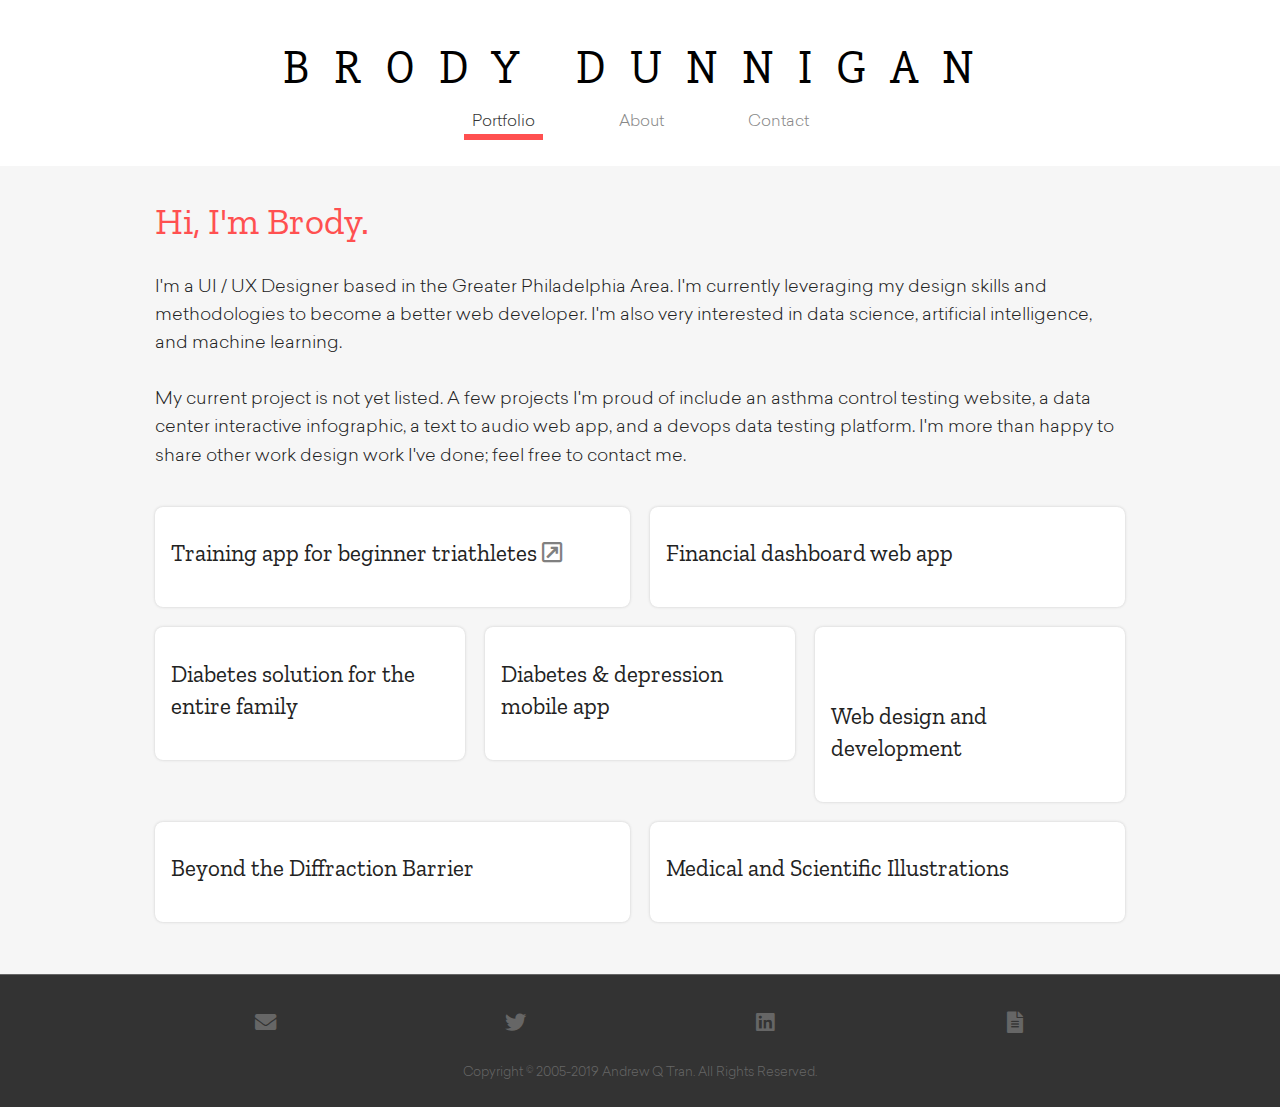
==== index.html @ d8881e0f "Content Changes" ====
<!doctype html>
<html class="no-js" lang="en">
    <head>
        <meta charset="utf-8" />
        <meta name="viewport" content="width=device-width, initial-scale=1.0" />
        <meta name="description" content="I use my design and development skills to deliver well thought out and aesthetically pleasing product solutions" />
        <meta name="keywords" content="designer, design thinking, data-centered design, data science, tech, technology, UI, UX, UI designer, UX designer, graphic designer, art, artist, graphic, illustrator, illustration, visual artist, visual communications, data visualization" />
        <title>Brody Dunnigan - UI / UX Designer & Developer</title>
        <link rel="stylesheet" href="css/foundation.css" />
        <link href="fonts/fontawesome/css/all.css" rel="stylesheet">
        <link href="css/app.css" rel="stylesheet">
        <script src="js/vendor/modernizr.js"></script>
        <script src="js/vendor/jquery.js"></script>
    </head>
    <body>
        <div class="contain-to-grid sticky" id="header">
            <nav data-topbar role="navigation">
                <h1 id="logo"><a href="index.html">Brody Dunnigan</a></h1>
            <div class="text-center" id="nav"> <a href="index.html" class="active"><i class="fas fa-th-large"></i><span
            class="link">Portfolio</span></a>
            <a href="about.html"><i class="far fa-user"></i><span class="link">About</span></a>
            <a href="contact.html"><i class="far fa-paper-plane"></i><span class="link">Contact</span></a>
        </div>
    </nav>
</div>
<div class="row" id="portfolio">
    <div class="small-12 columns" id="hello">
        <h2>Hi, I'm Brody.</h2>
        <p>I'm a UI / UX Designer based in the Greater Philadelphia Area. I'm currently leveraging my design skills
            and methodologies to become a better web developer. I'm also very interested in data science, artificial intelligence,
            and machine learning.<br><br> My current project is not yet listed. A few projects I'm proud of include an asthma
            control testing website, a data center interactive infographic, a text to audio web app, and a devops data testing platform.
            I'm more than happy to share other work design work I've done; feel free to contact me.</p>
        </div>
        <div class="small-12 columns">
            <ul class="medium-block-grid-2 large-block-grid-2 small-block-grid-1">
                <li>
                    <a href="https://medium.com/@aqt/idea-to-prototype-in-6-weeks-c869a777c1de#.e2vgv9fzu" target="_blank">
                        <div class="project"> <img class="hide-for-medium-down" src="img/goru/hero.jpg" alt="" /><img
                            class="show-for-medium-down" src="img/goru/thumb.jpg" alt="" />
                            <ul class="inline-list">
                                <li>Product Design</li>
                                <li>Market & User</li>
                                <li>Visual Design</li>
                            </ul>
                            <h4 class="title">Training app for beginner triathletes <i style="color:gray" class="far fa-external-link-square"></i></h4>
                            <p class="summary">Gōru &middot; Record. Review. Train Harder.</p>
                        </div>
                    </a>
                </li>
                <li>
                    <a href="rebl.html">
                        <div class="project"> <img class="hide-for-medium-down" src="img/rebl/hero.jpg" alt="" /><img
                            class="show-for-medium-down" src="img/rebl/thumb.jpg" alt="" />
                            <ul class="inline-list">
                                <li>User Research</li>
                                <li>UX/UI</li>
                                <li>Data Viz</li>
                                <li>Web App</li>
                            </ul>
                            <h4 class="title">Financial dashboard web app</h4>
                            <p class="summary">REBL &middot; Revenue Expense Balance Ledger</p>
                        </div>
                    </a>
                </li>
            </ul>
            <ul class="medium-block-grid-2 large-block-grid-3 small-block-grid-1">
                <li>
                    <a href="akeso.html">
                        <div class="project"> <img class="hide-for-medium-down" src="img/akeso/thumb.png" alt="" /><img
                            class="show-for-medium-down" src="img/akeso/thumb.png" alt="" />
                            <ul class="inline-list">
                                <li>UX/UI</li>
                                <li>Visual</li>
                                <li>Mobile</li>
                                <li>Hackathon</li>
                            </ul>
                            <h4 class="title">Diabetes solution for the entire family</h4>
                            <p class="summary">Akeso &middot; Prevent & Manage.</p>
                        </div>
                    </a>
                </li>
                <li>
                    <a href="dnd.html">
                        <div class="project"> <img class="hide-for-medium-down" src="img/dnd/thumb.jpg" alt="" /><img
                            class="show-for-medium-down" src="img/dnd/thumb.jpg" alt="" />
                            <ul class="inline-list">
                                <li>UX/UI</li>
                                <li>Mobile</li>
                                <li>Hackathon</li>
                            </ul>
                            <h4 class="title">Diabetes & depression mobile app</h4>
                            <p class="summary">D&D &middot; Diabetes and Depression</p>
                        </div>
                    </a>
                </li>
                <li>
                    <a href="web.html">
                        <div class="project"> <img src="img/web/thumb.jpg" alt="" />
                            <ul class="inline-list">
                                <li>Website</li>
                                <li>Visual design</li>
                                <li>Front-end Dev</li>
                            </ul>
                            <h4 class="title">Web design and development</h4>
                            <p class="summary">Selected website projects</p>
                        </div>
                    </a>
                </li>
            </ul>
            <ul class="medium-block-grid-2 large-block-grid-2 small-block-grid-1">
                <!--<li>
                    <a href="ui.html">
                        <div class="project"> <img src="img/ui/thumb.jpg" alt="" />
                            <ul class="inline-list">
                                <li>UI/UX</li>
                                <li>Visual design</li>
                            </ul>
                            <h4 class="title">Visual User Interface Design</h4>
                            <p class="summary">Some brief UI projects at LONI</p>
                        </div>
                    </a>
                </li>-->
                <li>
                    <a href="bdb.html">
                        <div class="project"> <img class="hide-for-medium-down" src="img/bdb/hero.jpg" alt="" /><img
                            class="show-for-medium-down" src="img/bdb/thumb.jpg" alt="" />
                            <ul class="inline-list">
                                <li>Research</li>
                                <li>Storyboard</li>
                                <li>3D Model & Animation</li>
                            </ul>
                            <h4 class="title">Beyond the Diffraction Barrier</h4>
                            <p class="summary">A 3D scientific animation</p>
                        </div>
                    </a>
                </li>
                <li>
                    <a href="illustrations.html">
                        <div class="project"> <img src="img/illustrations/hero.jpg" alt="" class="hide-for-medium-down" /><img
                            class="show-for-medium-down" src="img/illustrations/thumb.jpg" alt="" />
                            <ul class="inline-list">
                                <li>Illustration</li>
                                <li>Editorial</li>
                                <li>Design</li>
                                <li>Data Viz</li>
                            </ul>
                            <h4 class="title">Medical and Scientific Illustrations</h4>
                            <p class="summary">3D and 2D illustrations</p>
                        </div>
                    </a>
                </li>
            </ul>
        </div>
        <!--div class="small-12 columns text-center"><br>
        <p><a href="dailyui.html">#dailyui challenge</a></p>
    </p>
</div -->
</div>
<div class="contain-to-grid text-center" id="footer">
<div class="row" id="social">
    <ul class="small-block-grid-4 medium-block-grid-4">
        <li class="fa-stack fa-lg"><a href="mailto:hello[at]andrewqtran.com"><i class="fa fa-circle fa-stack-2x"></i><i
        class="fa fa-envelope fa-stack-1x fa-inverse"></i></a></li>
        <li class="fa-stack fa-lg"><a href="https://twitter.com/aqtaqt" target="_blank"><i class="fa fa-circle fa-stack-2x"></i><i
        class="fab fa-twitter fa-stack-1x fa-inverse"></i></a></li>
        <li class="fa-stack fa-lg"><a href="http://www.linkedin.com/in/andrewqtran/" target="_blank"><i class="fa fa-circle fa-stack-2x"></i><i
        class="fab fa-linkedin fa-stack-1x fa-inverse"></i></a></li>
        <li class="fa-stack fa-lg"><a href="../Andrew_Q_Tran_Resume.pdf" target="_blank"><i class="fa fa-circle fa-stack-2x"></i><i
        class="fa fa-file-alt fa-stack-1x fa-inverse"></i></a></li>
    </ul>
</div>
<div class="copyright">
    <br> Copyright &copy; 2005-2019 Andrew Q Tran. All Rights Reserved.
    <br>
</div>
</div>
<script src="js/foundation.min.js"></script>
<script src="js/vendor/jquery.smooth-scroll.min.js"></script>
<script src="js/app.js"></script>
</body>
</html>
---- fonts/fontawesome/css/all.css ----
.fa,
.fas,
.far,
.fal,
.fab {
  -moz-osx-font-smoothing: grayscale;
  -webkit-font-smoothing: antialiased;
  display: inline-block;
  font-style: normal;
  font-variant: normal;
  text-rendering: auto;
  line-height: 1; }

.fa-lg {
  font-size: 1.33333em;
  line-height: 0.75em;
  vertical-align: -.0667em; }

.fa-xs {
  font-size: .75em; }

.fa-sm {
  font-size: .875em; }

.fa-1x {
  font-size: 1em; }

.fa-2x {
  font-size: 2em; }

.fa-3x {
  font-size: 3em; }

.fa-4x {
  font-size: 4em; }

.fa-5x {
  font-size: 5em; }

.fa-6x {
  font-size: 6em; }

.fa-7x {
  font-size: 7em; }

.fa-8x {
  font-size: 8em; }

.fa-9x {
  font-size: 9em; }

.fa-10x {
  font-size: 10em; }

.fa-fw {
  text-align: center;
  width: 1.25em; }

.fa-ul {
  list-style-type: none;
  margin-left: 2.5em;
  padding-left: 0; }
  .fa-ul > li {
    position: relative; }

.fa-li {
  left: -2em;
  position: absolute;
  text-align: center;
  width: 2em;
  line-height: inherit; }

.fa-border {
  border: solid 0.08em #eee;
  border-radius: .1em;
  padding: .2em .25em .15em; }

.fa-pull-left {
  float: left; }

.fa-pull-right {
  float: right; }

.fa.fa-pull-left,
.fas.fa-pull-left,
.far.fa-pull-left,
.fal.fa-pull-left,
.fab.fa-pull-left {
  margin-right: .3em; }

.fa.fa-pull-right,
.fas.fa-pull-right,
.far.fa-pull-right,
.fal.fa-pull-right,
.fab.fa-pull-right {
  margin-left: .3em; }

.fa-spin {
  -webkit-animation: fa-spin 2s infinite linear;
          animation: fa-spin 2s infinite linear; }

.fa-pulse {
  -webkit-animation: fa-spin 1s infinite steps(8);
          animation: fa-spin 1s infinite steps(8); }

@-webkit-keyframes fa-spin {
  0% {
    -webkit-transform: rotate(0deg);
            transform: rotate(0deg); }
  100% {
    -webkit-transform: rotate(360deg);
            transform: rotate(360deg); } }

@keyframes fa-spin {
  0% {
    -webkit-transform: rotate(0deg);
            transform: rotate(0deg); }
  100% {
    -webkit-transform: rotate(360deg);
            transform: rotate(360deg); } }

.fa-rotate-90 {
  -ms-filter: "progid:DXImageTransform.Microsoft.BasicImage(rotation=1)";
  -webkit-transform: rotate(90deg);
          transform: rotate(90deg); }

.fa-rotate-180 {
  -ms-filter: "progid:DXImageTransform.Microsoft.BasicImage(rotation=2)";
  -webkit-transform: rotate(180deg);
          transform: rotate(180deg); }

.fa-rotate-270 {
  -ms-filter: "progid:DXImageTransform.Microsoft.BasicImage(rotation=3)";
  -webkit-transform: rotate(270deg);
          transform: rotate(270deg); }

.fa-flip-horizontal {
  -ms-filter: "progid:DXImageTransform.Microsoft.BasicImage(rotation=0, mirror=1)";
  -webkit-transform: scale(-1, 1);
          transform: scale(-1, 1); }

.fa-flip-vertical {
  -ms-filter: "progid:DXImageTransform.Microsoft.BasicImage(rotation=2, mirror=1)";
  -webkit-transform: scale(1, -1);
          transform: scale(1, -1); }

.fa-flip-both, .fa-flip-horizontal.fa-flip-vertical {
  -ms-filter: "progid:DXImageTransform.Microsoft.BasicImage(rotation=2, mirror=1)";
  -webkit-transform: scale(-1, -1);
          transform: scale(-1, -1); }

:root .fa-rotate-90,
:root .fa-rotate-180,
:root .fa-rotate-270,
:root .fa-flip-horizontal,
:root .fa-flip-vertical,
:root .fa-flip-both {
  -webkit-filter: none;
          filter: none; }

.fa-stack {
  display: inline-block;
  height: 2em;
  line-height: 2em;
  position: relative;
  vertical-align: middle;
  width: 2.5em; }

.fa-stack-1x,
.fa-stack-2x {
  left: 0;
  position: absolute;
  text-align: center;
  width: 100%; }

.fa-stack-1x {
  line-height: inherit; }

.fa-stack-2x {
  font-size: 2em; }

.fa-inverse {
  color: #fff; }

/* Font Awesome uses the Unicode Private Use Area (PUA) to ensure screen
readers do not read off random characters that represent icons */
.fa-500px:before {
  content: "\f26e"; }

.fa-abacus:before {
  content: "\f640"; }

.fa-accessible-icon:before {
  content: "\f368"; }

.fa-accusoft:before {
  content: "\f369"; }

.fa-acorn:before {
  content: "\f6ae"; }

.fa-acquisitions-incorporated:before {
  content: "\f6af"; }

.fa-ad:before {
  content: "\f641"; }

.fa-address-book:before {
  content: "\f2b9"; }

.fa-address-card:before {
  content: "\f2bb"; }

.fa-adjust:before {
  content: "\f042"; }

.fa-adn:before {
  content: "\f170"; }

.fa-adobe:before {
  content: "\f778"; }

.fa-adversal:before {
  content: "\f36a"; }

.fa-affiliatetheme:before {
  content: "\f36b"; }

.fa-air-freshener:before {
  content: "\f5d0"; }

.fa-alarm-clock:before {
  content: "\f34e"; }

.fa-algolia:before {
  content: "\f36c"; }

.fa-alicorn:before {
  content: "\f6b0"; }

.fa-align-center:before {
  content: "\f037"; }

.fa-align-justify:before {
  content: "\f039"; }

.fa-align-left:before {
  content: "\f036"; }

.fa-align-right:before {
  content: "\f038"; }

.fa-alipay:before {
  content: "\f642"; }

.fa-allergies:before {
  content: "\f461"; }

.fa-amazon:before {
  content: "\f270"; }

.fa-amazon-pay:before {
  content: "\f42c"; }

.fa-ambulance:before {
  content: "\f0f9"; }

.fa-american-sign-language-interpreting:before {
  content: "\f2a3"; }

.fa-amilia:before {
  content: "\f36d"; }

.fa-analytics:before {
  content: "\f643"; }

.fa-anchor:before {
  content: "\f13d"; }

.fa-android:before {
  content: "\f17b"; }

.fa-angel:before {
  content: "\f779"; }

.fa-angellist:before {
  content: "\f209"; }

.fa-angle-double-down:before {
  content: "\f103"; }

.fa-angle-double-left:before {
  content: "\f100"; }

.fa-angle-double-right:before {
  content: "\f101"; }

.fa-angle-double-up:before {
  content: "\f102"; }

.fa-angle-down:before {
  content: "\f107"; }

.fa-angle-left:before {
  content: "\f104"; }

.fa-angle-right:before {
  content: "\f105"; }

.fa-angle-up:before {
  content: "\f106"; }

.fa-angry:before {
  content: "\f556"; }

.fa-angrycreative:before {
  content: "\f36e"; }

.fa-angular:before {
  content: "\f420"; }

.fa-ankh:before {
  content: "\f644"; }

.fa-app-store:before {
  content: "\f36f"; }

.fa-app-store-ios:before {
  content: "\f370"; }

.fa-apper:before {
  content: "\f371"; }

.fa-apple:before {
  content: "\f179"; }

.fa-apple-alt:before {
  content: "\f5d1"; }

.fa-apple-crate:before {
  content: "\f6b1"; }

.fa-apple-pay:before {
  content: "\f415"; }

.fa-archive:before {
  content: "\f187"; }

.fa-archway:before {
  content: "\f557"; }

.fa-arrow-alt-circle-down:before {
  content: "\f358"; }

.fa-arrow-alt-circle-left:before {
  content: "\f359"; }

.fa-arrow-alt-circle-right:before {
  content: "\f35a"; }

.fa-arrow-alt-circle-up:before {
  content: "\f35b"; }

.fa-arrow-alt-down:before {
  content: "\f354"; }

.fa-arrow-alt-from-bottom:before {
  content: "\f346"; }

.fa-arrow-alt-from-left:before {
  content: "\f347"; }

.fa-arrow-alt-from-right:before {
  content: "\f348"; }

.fa-arrow-alt-from-top:before {
  content: "\f349"; }

.fa-arrow-alt-left:before {
  content: "\f355"; }

.fa-arrow-alt-right:before {
  content: "\f356"; }

.fa-arrow-alt-square-down:before {
  content: "\f350"; }

.fa-arrow-alt-square-left:before {
  content: "\f351"; }

.fa-arrow-alt-square-right:before {
  content: "\f352"; }

.fa-arrow-alt-square-up:before {
  content: "\f353"; }

.fa-arrow-alt-to-bottom:before {
  content: "\f34a"; }

.fa-arrow-alt-to-left:before {
  content: "\f34b"; }

.fa-arrow-alt-to-right:before {
  content: "\f34c"; }

.fa-arrow-alt-to-top:before {
  content: "\f34d"; }

.fa-arrow-alt-up:before {
  content: "\f357"; }

.fa-arrow-circle-down:before {
  content: "\f0ab"; }

.fa-arrow-circle-left:before {
  content: "\f0a8"; }

.fa-arrow-circle-right:before {
  content: "\f0a9"; }

.fa-arrow-circle-up:before {
  content: "\f0aa"; }

.fa-arrow-down:before {
  content: "\f063"; }

.fa-arrow-from-bottom:before {
  content: "\f342"; }

.fa-arrow-from-left:before {
  content: "\f343"; }

.fa-arrow-from-right:before {
  content: "\f344"; }

.fa-arrow-from-top:before {
  content: "\f345"; }

.fa-arrow-left:before {
  content: "\f060"; }

.fa-arrow-right:before {
  content: "\f061"; }

.fa-arrow-square-down:before {
  content: "\f339"; }

.fa-arrow-square-left:before {
  content: "\f33a"; }

.fa-arrow-square-right:before {
  content: "\f33b"; }

.fa-arrow-square-up:before {
  content: "\f33c"; }

.fa-arrow-to-bottom:before {
  content: "\f33d"; }

.fa-arrow-to-left:before {
  content: "\f33e"; }

.fa-arrow-to-right:before {
  content: "\f340"; }

.fa-arrow-to-top:before {
  content: "\f341"; }

.fa-arrow-up:before {
  content: "\f062"; }

.fa-arrows:before {
  content: "\f047"; }

.fa-arrows-alt:before {
  content: "\f0b2"; }

.fa-arrows-alt-h:before {
  content: "\f337"; }

.fa-arrows-alt-v:before {
  content: "\f338"; }

.fa-arrows-h:before {
  content: "\f07e"; }

.fa-arrows-v:before {
  content: "\f07d"; }

.fa-artstation:before {
  content: "\f77a"; }

.fa-assistive-listening-systems:before {
  content: "\f2a2"; }

.fa-asterisk:before {
  content: "\f069"; }

.fa-asymmetrik:before {
  content: "\f372"; }

.fa-at:before {
  content: "\f1fa"; }

.fa-atlas:before {
  content: "\f558"; }

.fa-atlassian:before {
  content: "\f77b"; }

.fa-atom:before {
  content: "\f5d2"; }

.fa-atom-alt:before {
  content: "\f5d3"; }

.fa-audible:before {
  content: "\f373"; }

.fa-audio-description:before {
  content: "\f29e"; }

.fa-autoprefixer:before {
  content: "\f41c"; }

.fa-avianex:before {
  content: "\f374"; }

.fa-aviato:before {
  content: "\f421"; }

.fa-award:before {
  content: "\f559"; }

.fa-aws:before {
  content: "\f375"; }

.fa-axe:before {
  content: "\f6b2"; }

.fa-axe-battle:before {
  content: "\f6b3"; }

.fa-baby:before {
  content: "\f77c"; }

.fa-baby-carriage:before {
  content: "\f77d"; }

.fa-backpack:before {
  content: "\f5d4"; }

.fa-backspace:before {
  content: "\f55a"; }

.fa-backward:before {
  content: "\f04a"; }

.fa-bacon:before {
  content: "\f7e5"; }

.fa-badge:before {
  content: "\f335"; }

.fa-badge-check:before {
  content: "\f336"; }

.fa-badge-dollar:before {
  content: "\f645"; }

.fa-badge-percent:before {
  content: "\f646"; }

.fa-badger-honey:before {
  content: "\f6b4"; }

.fa-balance-scale:before {
  content: "\f24e"; }

.fa-balance-scale-left:before {
  content: "\f515"; }

.fa-balance-scale-right:before {
  content: "\f516"; }

.fa-ball-pile:before {
  content: "\f77e"; }

.fa-ballot:before {
  content: "\f732"; }

.fa-ballot-check:before {
  content: "\f733"; }

.fa-ban:before {
  content: "\f05e"; }

.fa-band-aid:before {
  content: "\f462"; }

.fa-bandcamp:before {
  content: "\f2d5"; }

.fa-barcode:before {
  content: "\f02a"; }

.fa-barcode-alt:before {
  content: "\f463"; }

.fa-barcode-read:before {
  content: "\f464"; }

.fa-barcode-scan:before {
  content: "\f465"; }

.fa-bars:before {
  content: "\f0c9"; }

.fa-baseball:before {
  content: "\f432"; }

.fa-baseball-ball:before {
  content: "\f433"; }

.fa-basketball-ball:before {
  content: "\f434"; }

.fa-basketball-hoop:before {
  content: "\f435"; }

.fa-bat:before {
  content: "\f6b5"; }

.fa-bath:before {
  content: "\f2cd"; }

.fa-battery-bolt:before {
  content: "\f376"; }

.fa-battery-empty:before {
  content: "\f244"; }

.fa-battery-full:before {
  content: "\f240"; }

.fa-battery-half:before {
  content: "\f242"; }

.fa-battery-quarter:before {
  content: "\f243"; }

.fa-battery-slash:before {
  content: "\f377"; }

.fa-battery-three-quarters:before {
  content: "\f241"; }

.fa-bed:before {
  content: "\f236"; }

.fa-beer:before {
  content: "\f0fc"; }

.fa-behance:before {
  content: "\f1b4"; }

.fa-behance-square:before {
  content: "\f1b5"; }

.fa-bell:before {
  content: "\f0f3"; }

.fa-bell-school:before {
  content: "\f5d5"; }

.fa-bell-school-slash:before {
  content: "\f5d6"; }

.fa-bell-slash:before {
  content: "\f1f6"; }

.fa-bells:before {
  content: "\f77f"; }

.fa-bezier-curve:before {
  content: "\f55b"; }

.fa-bible:before {
  content: "\f647"; }

.fa-bicycle:before {
  content: "\f206"; }

.fa-bimobject:before {
  content: "\f378"; }

.fa-binoculars:before {
  content: "\f1e5"; }

.fa-biohazard:before {
  content: "\f780"; }

.fa-birthday-cake:before {
  content: "\f1fd"; }

.fa-bitbucket:before {
  content: "\f171"; }

.fa-bitcoin:before {
  content: "\f379"; }

.fa-bity:before {
  content: "\f37a"; }

.fa-black-tie:before {
  content: "\f27e"; }

.fa-blackberry:before {
  content: "\f37b"; }

.fa-blanket:before {
  content: "\f498"; }

.fa-blender:before {
  content: "\f517"; }

.fa-blender-phone:before {
  content: "\f6b6"; }

.fa-blind:before {
  content: "\f29d"; }

.fa-blog:before {
  content: "\f781"; }

.fa-blogger:before {
  content: "\f37c"; }

.fa-blogger-b:before {
  content: "\f37d"; }

.fa-bluetooth:before {
  content: "\f293"; }

.fa-bluetooth-b:before {
  content: "\f294"; }

.fa-bold:before {
  content: "\f032"; }

.fa-bolt:before {
  content: "\f0e7"; }

.fa-bomb:before {
  content: "\f1e2"; }

.fa-bone:before {
  content: "\f5d7"; }

.fa-bone-break:before {
  content: "\f5d8"; }

.fa-bong:before {
  content: "\f55c"; }

.fa-book:before {
  content: "\f02d"; }

.fa-book-alt:before {
  content: "\f5d9"; }

.fa-book-dead:before {
  content: "\f6b7"; }

.fa-book-heart:before {
  content: "\f499"; }

.fa-book-medical:before {
  content: "\f7e6"; }

.fa-book-open:before {
  content: "\f518"; }

.fa-book-reader:before {
  content: "\f5da"; }

.fa-book-spells:before {
  content: "\f6b8"; }

.fa-book-user:before {
  content: "\f7e7"; }

.fa-bookmark:before {
  content: "\f02e"; }

.fa-books:before {
  content: "\f5db"; }

.fa-books-medical:before {
  content: "\f7e8"; }

.fa-boot:before {
  content: "\f782"; }

.fa-booth-curtain:before {
  content: "\f734"; }

.fa-bow-arrow:before {
  content: "\f6b9"; }

.fa-bowling-ball:before {
  content: "\f436"; }

.fa-bowling-pins:before {
  content: "\f437"; }

.fa-box:before {
  content: "\f466"; }

.fa-box-alt:before {
  content: "\f49a"; }

.fa-box-ballot:before {
  content: "\f735"; }

.fa-box-check:before {
  content: "\f467"; }

.fa-box-fragile:before {
  content: "\f49b"; }

.fa-box-full:before {
  content: "\f49c"; }

.fa-box-heart:before {
  content: "\f49d"; }

.fa-box-open:before {
  content: "\f49e"; }

.fa-box-up:before {
  content: "\f49f"; }

.fa-box-usd:before {
  content: "\f4a0"; }

.fa-boxes:before {
  content: "\f468"; }

.fa-boxes-alt:before {
  content: "\f4a1"; }

.fa-boxing-glove:before {
  content: "\f438"; }

.fa-brackets:before {
  content: "\f7e9"; }

.fa-brackets-curly:before {
  content: "\f7ea"; }

.fa-braille:before {
  content: "\f2a1"; }

.fa-brain:before {
  content: "\f5dc"; }

.fa-bread-loaf:before {
  content: "\f7eb"; }

.fa-bread-slice:before {
  content: "\f7ec"; }

.fa-briefcase:before {
  content: "\f0b1"; }

.fa-briefcase-medical:before {
  content: "\f469"; }

.fa-broadcast-tower:before {
  content: "\f519"; }

.fa-broom:before {
  content: "\f51a"; }

.fa-browser:before {
  content: "\f37e"; }

.fa-brush:before {
  content: "\f55d"; }

.fa-btc:before {
  content: "\f15a"; }

.fa-bug:before {
  content: "\f188"; }

.fa-building:before {
  content: "\f1ad"; }

.fa-bullhorn:before {
  content: "\f0a1"; }

.fa-bullseye:before {
  content: "\f140"; }

.fa-bullseye-arrow:before {
  content: "\f648"; }

.fa-bullseye-pointer:before {
  content: "\f649"; }

.fa-burn:before {
  content: "\f46a"; }

.fa-buromobelexperte:before {
  content: "\f37f"; }

.fa-burrito:before {
  content: "\f7ed"; }

.fa-bus:before {
  content: "\f207"; }

.fa-bus-alt:before {
  content: "\f55e"; }

.fa-bus-school:before {
  content: "\f5dd"; }

.fa-business-time:before {
  content: "\f64a"; }

.fa-buysellads:before {
  content: "\f20d"; }

.fa-cabinet-filing:before {
  content: "\f64b"; }

.fa-calculator:before {
  content: "\f1ec"; }

.fa-calculator-alt:before {
  content: "\f64c"; }

.fa-calendar:before {
  content: "\f133"; }

.fa-calendar-alt:before {
  content: "\f073"; }

.fa-calendar-check:before {
  content: "\f274"; }

.fa-calendar-day:before {
  content: "\f783"; }

.fa-calendar-edit:before {
  content: "\f333"; }

.fa-calendar-exclamation:before {
  content: "\f334"; }

.fa-calendar-minus:before {
  content: "\f272"; }

.fa-calendar-plus:before {
  content: "\f271"; }

.fa-calendar-star:before {
  content: "\f736"; }

.fa-calendar-times:before {
  content: "\f273"; }

.fa-calendar-week:before {
  content: "\f784"; }

.fa-camera:before {
  content: "\f030"; }

.fa-camera-alt:before {
  content: "\f332"; }

.fa-camera-retro:before {
  content: "\f083"; }

.fa-campfire:before {
  content: "\f6ba"; }

.fa-campground:before {
  content: "\f6bb"; }

.fa-canadian-maple-leaf:before {
  content: "\f785"; }

.fa-candle-holder:before {
  content: "\f6bc"; }

.fa-candy-cane:before {
  content: "\f786"; }

.fa-candy-corn:before {
  content: "\f6bd"; }

.fa-cannabis:before {
  content: "\f55f"; }

.fa-capsules:before {
  content: "\f46b"; }

.fa-car:before {
  content: "\f1b9"; }

.fa-car-alt:before {
  content: "\f5de"; }

.fa-car-battery:before {
  content: "\f5df"; }

.fa-car-bump:before {
  content: "\f5e0"; }

.fa-car-crash:before {
  content: "\f5e1"; }

.fa-car-garage:before {
  content: "\f5e2"; }

.fa-car-mechanic:before {
  content: "\f5e3"; }

.fa-car-side:before {
  content: "\f5e4"; }

.fa-car-tilt:before {
  content: "\f5e5"; }

.fa-car-wash:before {
  content: "\f5e6"; }

.fa-caret-circle-down:before {
  content: "\f32d"; }

.fa-caret-circle-left:before {
  content: "\f32e"; }

.fa-caret-circle-right:before {
  content: "\f330"; }

.fa-caret-circle-up:before {
  content: "\f331"; }

.fa-caret-down:before {
  content: "\f0d7"; }

.fa-caret-left:before {
  content: "\f0d9"; }

.fa-caret-right:before {
  content: "\f0da"; }

.fa-caret-square-down:before {
  content: "\f150"; }

.fa-caret-square-left:before {
  content: "\f191"; }

.fa-caret-square-right:before {
  content: "\f152"; }

.fa-caret-square-up:before {
  content: "\f151"; }

.fa-caret-up:before {
  content: "\f0d8"; }

.fa-carrot:before {
  content: "\f787"; }

.fa-cart-arrow-down:before {
  content: "\f218"; }

.fa-cart-plus:before {
  content: "\f217"; }

.fa-cash-register:before {
  content: "\f788"; }

.fa-cat:before {
  content: "\f6be"; }

.fa-cauldron:before {
  content: "\f6bf"; }

.fa-cc-amazon-pay:before {
  content: "\f42d"; }

.fa-cc-amex:before {
  content: "\f1f3"; }

.fa-cc-apple-pay:before {
  content: "\f416"; }

.fa-cc-diners-club:before {
  content: "\f24c"; }

.fa-cc-discover:before {
  content: "\f1f2"; }

.fa-cc-jcb:before {
  content: "\f24b"; }

.fa-cc-mastercard:before {
  content: "\f1f1"; }

.fa-cc-paypal:before {
  content: "\f1f4"; }

.fa-cc-stripe:before {
  content: "\f1f5"; }

.fa-cc-visa:before {
  content: "\f1f0"; }

.fa-centercode:before {
  content: "\f380"; }

.fa-centos:before {
  content: "\f789"; }

.fa-certificate:before {
  content: "\f0a3"; }

.fa-chair:before {
  content: "\f6c0"; }

.fa-chair-office:before {
  content: "\f6c1"; }

.fa-chalkboard:before {
  content: "\f51b"; }

.fa-chalkboard-teacher:before {
  content: "\f51c"; }

.fa-charging-station:before {
  content: "\f5e7"; }

.fa-chart-area:before {
  content: "\f1fe"; }

.fa-chart-bar:before {
  content: "\f080"; }

.fa-chart-line:before {
  content: "\f201"; }

.fa-chart-line-down:before {
  content: "\f64d"; }

.fa-chart-network:before {
  content: "\f78a"; }

.fa-chart-pie:before {
  content: "\f200"; }

.fa-chart-pie-alt:before {
  content: "\f64e"; }

.fa-chart-scatter:before {
  content: "\f7ee"; }

.fa-check:before {
  content: "\f00c"; }

.fa-check-circle:before {
  content: "\f058"; }

.fa-check-double:before {
  content: "\f560"; }

.fa-check-square:before {
  content: "\f14a"; }

.fa-cheese:before {
  content: "\f7ef"; }

.fa-cheese-swiss:before {
  content: "\f7f0"; }

.fa-cheeseburger:before {
  content: "\f7f1"; }

.fa-chess:before {
  content: "\f439"; }

.fa-chess-bishop:before {
  content: "\f43a"; }

.fa-chess-bishop-alt:before {
  content: "\f43b"; }

.fa-chess-board:before {
  content: "\f43c"; }

.fa-chess-clock:before {
  content: "\f43d"; }

.fa-chess-clock-alt:before {
  content: "\f43e"; }

.fa-chess-king:before {
  content: "\f43f"; }

.fa-chess-king-alt:before {
  content: "\f440"; }

.fa-chess-knight:before {
  content: "\f441"; }

.fa-chess-knight-alt:before {
  content: "\f442"; }

.fa-chess-pawn:before {
  content: "\f443"; }

.fa-chess-pawn-alt:before {
  content: "\f444"; }

.fa-chess-queen:before {
  content: "\f445"; }

.fa-chess-queen-alt:before {
  content: "\f446"; }

.fa-chess-rook:before {
  content: "\f447"; }

.fa-chess-rook-alt:before {
  content: "\f448"; }

.fa-chevron-circle-down:before {
  content: "\f13a"; }

.fa-chevron-circle-left:before {
  content: "\f137"; }

.fa-chevron-circle-right:before {
  content: "\f138"; }

.fa-chevron-circle-up:before {
  content: "\f139"; }

.fa-chevron-double-down:before {
  content: "\f322"; }

.fa-chevron-double-left:before {
  content: "\f323"; }

.fa-chevron-double-right:before {
  content: "\f324"; }

.fa-chevron-double-up:before {
  content: "\f325"; }

.fa-chevron-down:before {
  content: "\f078"; }

.fa-chevron-left:before {
  content: "\f053"; }

.fa-chevron-right:before {
  content: "\f054"; }

.fa-chevron-square-down:before {
  content: "\f329"; }

.fa-chevron-square-left:before {
  content: "\f32a"; }

.fa-chevron-square-right:before {
  content: "\f32b"; }

.fa-chevron-square-up:before {
  content: "\f32c"; }

.fa-chevron-up:before {
  content: "\f077"; }

.fa-child:before {
  content: "\f1ae"; }

.fa-chimney:before {
  content: "\f78b"; }

.fa-chrome:before {
  content: "\f268"; }

.fa-church:before {
  content: "\f51d"; }

.fa-circle:before {
  content: "\f111"; }

.fa-circle-notch:before {
  content: "\f1ce"; }

.fa-city:before {
  content: "\f64f"; }

.fa-claw-marks:before {
  content: "\f6c2"; }

.fa-clinic-medical:before {
  content: "\f7f2"; }

.fa-clipboard:before {
  content: "\f328"; }

.fa-clipboard-check:before {
  content: "\f46c"; }

.fa-clipboard-list:before {
  content: "\f46d"; }

.fa-clipboard-list-check:before {
  content: "\f737"; }

.fa-clipboard-prescription:before {
  content: "\f5e8"; }

.fa-clipboard-user:before {
  content: "\f7f3"; }

.fa-clock:before {
  content: "\f017"; }

.fa-clone:before {
  content: "\f24d"; }

.fa-closed-captioning:before {
  content: "\f20a"; }

.fa-cloud:before {
  content: "\f0c2"; }

.fa-cloud-download:before {
  content: "\f0ed"; }

.fa-cloud-download-alt:before {
  content: "\f381"; }

.fa-cloud-drizzle:before {
  content: "\f738"; }

.fa-cloud-hail:before {
  content: "\f739"; }

.fa-cloud-hail-mixed:before {
  content: "\f73a"; }

.fa-cloud-meatball:before {
  content: "\f73b"; }

.fa-cloud-moon:before {
  content: "\f6c3"; }

.fa-cloud-moon-rain:before {
  content: "\f73c"; }

.fa-cloud-rain:before {
  content: "\f73d"; }

.fa-cloud-rainbow:before {
  content: "\f73e"; }

.fa-cloud-showers:before {
  content: "\f73f"; }

.fa-cloud-showers-heavy:before {
  content: "\f740"; }

.fa-cloud-sleet:before {
  content: "\f741"; }

.fa-cloud-snow:before {
  content: "\f742"; }

.fa-cloud-sun:before {
  content: "\f6c4"; }

.fa-cloud-sun-rain:before {
  content: "\f743"; }

.fa-cloud-upload:before {
  content: "\f0ee"; }

.fa-cloud-upload-alt:before {
  content: "\f382"; }

.fa-clouds:before {
  content: "\f744"; }

.fa-clouds-moon:before {
  content: "\f745"; }

.fa-clouds-sun:before {
  content: "\f746"; }

.fa-cloudscale:before {
  content: "\f383"; }

.fa-cloudsmith:before {
  content: "\f384"; }

.fa-cloudversify:before {
  content: "\f385"; }

.fa-club:before {
  content: "\f327"; }

.fa-cocktail:before {
  content: "\f561"; }

.fa-code:before {
  content: "\f121"; }

.fa-code-branch:before {
  content: "\f126"; }

.fa-code-commit:before {
  content: "\f386"; }

.fa-code-merge:before {
  content: "\f387"; }

.fa-codepen:before {
  content: "\f1cb"; }

.fa-codiepie:before {
  content: "\f284"; }

.fa-coffee:before {
  content: "\f0f4"; }

.fa-coffee-togo:before {
  content: "\f6c5"; }

.fa-coffin:before {
  content: "\f6c6"; }

.fa-cog:before {
  content: "\f013"; }

.fa-cogs:before {
  content: "\f085"; }

.fa-coins:before {
  content: "\f51e"; }

.fa-columns:before {
  content: "\f0db"; }

.fa-comment:before {
  content: "\f075"; }

.fa-comment-alt:before {
  content: "\f27a"; }

.fa-comment-alt-check:before {
  content: "\f4a2"; }

.fa-comment-alt-dollar:before {
  content: "\f650"; }

.fa-comment-alt-dots:before {
  content: "\f4a3"; }

.fa-comment-alt-edit:before {
  content: "\f4a4"; }

.fa-comment-alt-exclamation:before {
  content: "\f4a5"; }

.fa-comment-alt-lines:before {
  content: "\f4a6"; }

.fa-comment-alt-medical:before {
  content: "\f7f4"; }

.fa-comment-alt-minus:before {
  content: "\f4a7"; }

.fa-comment-alt-plus:before {
  content: "\f4a8"; }

.fa-comment-alt-slash:before {
  content: "\f4a9"; }

.fa-comment-alt-smile:before {
  content: "\f4aa"; }

.fa-comment-alt-times:before {
  content: "\f4ab"; }

.fa-comment-check:before {
  content: "\f4ac"; }

.fa-comment-dollar:before {
  content: "\f651"; }

.fa-comment-dots:before {
  content: "\f4ad"; }

.fa-comment-edit:before {
  content: "\f4ae"; }

.fa-comment-exclamation:before {
  content: "\f4af"; }

.fa-comment-lines:before {
  content: "\f4b0"; }

.fa-comment-medical:before {
  content: "\f7f5"; }

.fa-comment-minus:before {
  content: "\f4b1"; }

.fa-comment-plus:before {
  content: "\f4b2"; }

.fa-comment-slash:before {
  content: "\f4b3"; }

.fa-comment-smile:before {
  content: "\f4b4"; }

.fa-comment-times:before {
  content: "\f4b5"; }

.fa-comments:before {
  content: "\f086"; }

.fa-comments-alt:before {
  content: "\f4b6"; }

.fa-comments-alt-dollar:before {
  content: "\f652"; }

.fa-comments-dollar:before {
  content: "\f653"; }

.fa-compact-disc:before {
  content: "\f51f"; }

.fa-compass:before {
  content: "\f14e"; }

.fa-compass-slash:before {
  content: "\f5e9"; }

.fa-compress:before {
  content: "\f066"; }

.fa-compress-alt:before {
  content: "\f422"; }

.fa-compress-arrows-alt:before {
  content: "\f78c"; }

.fa-compress-wide:before {
  content: "\f326"; }

.fa-concierge-bell:before {
  content: "\f562"; }

.fa-confluence:before {
  content: "\f78d"; }

.fa-connectdevelop:before {
  content: "\f20e"; }

.fa-container-storage:before {
  content: "\f4b7"; }

.fa-contao:before {
  content: "\f26d"; }

.fa-conveyor-belt:before {
  content: "\f46e"; }

.fa-conveyor-belt-alt:before {
  content: "\f46f"; }

.fa-cookie:before {
  content: "\f563"; }

.fa-cookie-bite:before {
  content: "\f564"; }

.fa-copy:before {
  content: "\f0c5"; }

.fa-copyright:before {
  content: "\f1f9"; }

.fa-corn:before {
  content: "\f6c7"; }

.fa-couch:before {
  content: "\f4b8"; }

.fa-cow:before {
  content: "\f6c8"; }

.fa-cpanel:before {
  content: "\f388"; }

.fa-creative-commons:before {
  content: "\f25e"; }

.fa-creative-commons-by:before {
  content: "\f4e7"; }

.fa-creative-commons-nc:before {
  content: "\f4e8"; }

.fa-creative-commons-nc-eu:before {
  content: "\f4e9"; }

.fa-creative-commons-nc-jp:before {
  content: "\f4ea"; }

.fa-creative-commons-nd:before {
  content: "\f4eb"; }

.fa-creative-commons-pd:before {
  content: "\f4ec"; }

.fa-creative-commons-pd-alt:before {
  content: "\f4ed"; }

.fa-creative-commons-remix:before {
  content: "\f4ee"; }

.fa-creative-commons-sa:before {
  content: "\f4ef"; }

.fa-creative-commons-sampling:before {
  content: "\f4f0"; }

.fa-creative-commons-sampling-plus:before {
  content: "\f4f1"; }

.fa-creative-commons-share:before {
  content: "\f4f2"; }

.fa-creative-commons-zero:before {
  content: "\f4f3"; }

.fa-credit-card:before {
  content: "\f09d"; }

.fa-credit-card-blank:before {
  content: "\f389"; }

.fa-credit-card-front:before {
  content: "\f38a"; }

.fa-cricket:before {
  content: "\f449"; }

.fa-critical-role:before {
  content: "\f6c9"; }

.fa-croissant:before {
  content: "\f7f6"; }

.fa-crop:before {
  content: "\f125"; }

.fa-crop-alt:before {
  content: "\f565"; }

.fa-cross:before {
  content: "\f654"; }

.fa-crosshairs:before {
  content: "\f05b"; }

.fa-crow:before {
  content: "\f520"; }

.fa-crown:before {
  content: "\f521"; }

.fa-crutch:before {
  content: "\f7f7"; }

.fa-crutches:before {
  content: "\f7f8"; }

.fa-css3:before {
  content: "\f13c"; }

.fa-css3-alt:before {
  content: "\f38b"; }

.fa-cube:before {
  content: "\f1b2"; }

.fa-cubes:before {
  content: "\f1b3"; }

.fa-curling:before {
  content: "\f44a"; }

.fa-cut:before {
  content: "\f0c4"; }

.fa-cuttlefish:before {
  content: "\f38c"; }

.fa-d-and-d:before {
  content: "\f38d"; }

.fa-d-and-d-beyond:before {
  content: "\f6ca"; }

.fa-dagger:before {
  content: "\f6cb"; }

.fa-dashcube:before {
  content: "\f210"; }

.fa-database:before {
  content: "\f1c0"; }

.fa-deaf:before {
  content: "\f2a4"; }

.fa-debug:before {
  content: "\f7f9"; }

.fa-deer:before {
  content: "\f78e"; }

.fa-deer-rudolph:before {
  content: "\f78f"; }

.fa-delicious:before {
  content: "\f1a5"; }

.fa-democrat:before {
  content: "\f747"; }

.fa-deploydog:before {
  content: "\f38e"; }

.fa-deskpro:before {
  content: "\f38f"; }

.fa-desktop:before {
  content: "\f108"; }

.fa-desktop-alt:before {
  content: "\f390"; }

.fa-dev:before {
  content: "\f6cc"; }

.fa-deviantart:before {
  content: "\f1bd"; }

.fa-dewpoint:before {
  content: "\f748"; }

.fa-dharmachakra:before {
  content: "\f655"; }

.fa-dhl:before {
  content: "\f790"; }

.fa-diagnoses:before {
  content: "\f470"; }

.fa-diamond:before {
  content: "\f219"; }

.fa-diaspora:before {
  content: "\f791"; }

.fa-dice:before {
  content: "\f522"; }

.fa-dice-d10:before {
  content: "\f6cd"; }

.fa-dice-d12:before {
  content: "\f6ce"; }

.fa-dice-d20:before {
  content: "\f6cf"; }

.fa-dice-d4:before {
  content: "\f6d0"; }

.fa-dice-d6:before {
  content: "\f6d1"; }

.fa-dice-d8:before {
  content: "\f6d2"; }

.fa-dice-five:before {
  content: "\f523"; }

.fa-dice-four:before {
  content: "\f524"; }

.fa-dice-one:before {
  content: "\f525"; }

.fa-dice-six:before {
  content: "\f526"; }

.fa-dice-three:before {
  content: "\f527"; }

.fa-dice-two:before {
  content: "\f528"; }

.fa-digg:before {
  content: "\f1a6"; }

.fa-digital-ocean:before {
  content: "\f391"; }

.fa-digital-tachograph:before {
  content: "\f566"; }

.fa-diploma:before {
  content: "\f5ea"; }

.fa-directions:before {
  content: "\f5eb"; }

.fa-discord:before {
  content: "\f392"; }

.fa-discourse:before {
  content: "\f393"; }

.fa-disease:before {
  content: "\f7fa"; }

.fa-divide:before {
  content: "\f529"; }

.fa-dizzy:before {
  content: "\f567"; }

.fa-dna:before {
  content: "\f471"; }

.fa-do-not-enter:before {
  content: "\f5ec"; }

.fa-dochub:before {
  content: "\f394"; }

.fa-docker:before {
  content: "\f395"; }

.fa-dog:before {
  content: "\f6d3"; }

.fa-dog-leashed:before {
  content: "\f6d4"; }

.fa-dollar-sign:before {
  content: "\f155"; }

.fa-dolly:before {
  content: "\f472"; }

.fa-dolly-empty:before {
  content: "\f473"; }

.fa-dolly-flatbed:before {
  content: "\f474"; }

.fa-dolly-flatbed-alt:before {
  content: "\f475"; }

.fa-dolly-flatbed-empty:before {
  content: "\f476"; }

.fa-donate:before {
  content: "\f4b9"; }

.fa-door-closed:before {
  content: "\f52a"; }

.fa-door-open:before {
  content: "\f52b"; }

.fa-dot-circle:before {
  content: "\f192"; }

.fa-dove:before {
  content: "\f4ba"; }

.fa-download:before {
  content: "\f019"; }

.fa-draft2digital:before {
  content: "\f396"; }

.fa-drafting-compass:before {
  content: "\f568"; }

.fa-dragon:before {
  content: "\f6d5"; }

.fa-draw-circle:before {
  content: "\f5ed"; }

.fa-draw-polygon:before {
  content: "\f5ee"; }

.fa-draw-square:before {
  content: "\f5ef"; }

.fa-dreidel:before {
  content: "\f792"; }

.fa-dribbble:before {
  content: "\f17d"; }

.fa-dribbble-square:before {
  content: "\f397"; }

.fa-dropbox:before {
  content: "\f16b"; }

.fa-drum:before {
  content: "\f569"; }

.fa-drum-steelpan:before {
  content: "\f56a"; }

.fa-drumstick:before {
  content: "\f6d6"; }

.fa-drumstick-bite:before {
  content: "\f6d7"; }

.fa-drupal:before {
  content: "\f1a9"; }

.fa-duck:before {
  content: "\f6d8"; }

.fa-dumbbell:before {
  content: "\f44b"; }

.fa-dumpster:before {
  content: "\f793"; }

.fa-dumpster-fire:before {
  content: "\f794"; }

.fa-dungeon:before {
  content: "\f6d9"; }

.fa-dyalog:before {
  content: "\f399"; }

.fa-ear:before {
  content: "\f5f0"; }

.fa-ear-muffs:before {
  content: "\f795"; }

.fa-earlybirds:before {
  content: "\f39a"; }

.fa-ebay:before {
  content: "\f4f4"; }

.fa-eclipse:before {
  content: "\f749"; }

.fa-eclipse-alt:before {
  content: "\f74a"; }

.fa-edge:before {
  content: "\f282"; }

.fa-edit:before {
  content: "\f044"; }

.fa-egg:before {
  content: "\f7fb"; }

.fa-egg-fried:before {
  content: "\f7fc"; }

.fa-eject:before {
  content: "\f052"; }

.fa-elementor:before {
  content: "\f430"; }

.fa-elephant:before {
  content: "\f6da"; }

.fa-ellipsis-h:before {
  content: "\f141"; }

.fa-ellipsis-h-alt:before {
  content: "\f39b"; }

.fa-ellipsis-v:before {
  content: "\f142"; }

.fa-ellipsis-v-alt:before {
  content: "\f39c"; }

.fa-ello:before {
  content: "\f5f1"; }

.fa-ember:before {
  content: "\f423"; }

.fa-empire:before {
  content: "\f1d1"; }

.fa-empty-set:before {
  content: "\f656"; }

.fa-engine-warning:before {
  content: "\f5f2"; }

.fa-envelope:before {
  content: "\f0e0"; }

.fa-envelope-open:before {
  content: "\f2b6"; }

.fa-envelope-open-dollar:before {
  content: "\f657"; }

.fa-envelope-open-text:before {
  content: "\f658"; }

.fa-envelope-square:before {
  content: "\f199"; }

.fa-envira:before {
  content: "\f299"; }

.fa-equals:before {
  content: "\f52c"; }

.fa-eraser:before {
  content: "\f12d"; }

.fa-erlang:before {
  content: "\f39d"; }

.fa-ethereum:before {
  content: "\f42e"; }

.fa-ethernet:before {
  content: "\f796"; }

.fa-etsy:before {
  content: "\f2d7"; }

.fa-euro-sign:before {
  content: "\f153"; }

.fa-exchange:before {
  content: "\f0ec"; }

.fa-exchange-alt:before {
  content: "\f362"; }

.fa-exclamation:before {
  content: "\f12a"; }

.fa-exclamation-circle:before {
  content: "\f06a"; }

.fa-exclamation-square:before {
  content: "\f321"; }

.fa-exclamation-triangle:before {
  content: "\f071"; }

.fa-expand:before {
  content: "\f065"; }

.fa-expand-alt:before {
  content: "\f424"; }

.fa-expand-arrows:before {
  content: "\f31d"; }

.fa-expand-arrows-alt:before {
  content: "\f31e"; }

.fa-expand-wide:before {
  content: "\f320"; }

.fa-expeditedssl:before {
  content: "\f23e"; }

.fa-external-link:before {
  content: "\f08e"; }

.fa-external-link-alt:before {
  content: "\f35d"; }

.fa-external-link-square:before {
  content: "\f14c"; }

.fa-external-link-square-alt:before {
  content: "\f360"; }

.fa-eye:before {
  content: "\f06e"; }

.fa-eye-dropper:before {
  content: "\f1fb"; }

.fa-eye-evil:before {
  content: "\f6db"; }

.fa-eye-slash:before {
  content: "\f070"; }

.fa-facebook:before {
  content: "\f09a"; }

.fa-facebook-f:before {
  content: "\f39e"; }

.fa-facebook-messenger:before {
  content: "\f39f"; }

.fa-facebook-square:before {
  content: "\f082"; }

.fa-fantasy-flight-games:before {
  content: "\f6dc"; }

.fa-fast-backward:before {
  content: "\f049"; }

.fa-fast-forward:before {
  content: "\f050"; }

.fa-fax:before {
  content: "\f1ac"; }

.fa-feather:before {
  content: "\f52d"; }

.fa-feather-alt:before {
  content: "\f56b"; }

.fa-fedex:before {
  content: "\f797"; }

.fa-fedora:before {
  content: "\f798"; }

.fa-female:before {
  content: "\f182"; }

.fa-field-hockey:before {
  content: "\f44c"; }

.fa-fighter-jet:before {
  content: "\f0fb"; }

.fa-figma:before {
  content: "\f799"; }

.fa-file:before {
  content: "\f15b"; }

.fa-file-alt:before {
  content: "\f15c"; }

.fa-file-archive:before {
  content: "\f1c6"; }

.fa-file-audio:before {
  content: "\f1c7"; }

.fa-file-certificate:before {
  content: "\f5f3"; }

.fa-file-chart-line:before {
  content: "\f659"; }

.fa-file-chart-pie:before {
  content: "\f65a"; }

.fa-file-check:before {
  content: "\f316"; }

.fa-file-code:before {
  content: "\f1c9"; }

.fa-file-contract:before {
  content: "\f56c"; }

.fa-file-csv:before {
  content: "\f6dd"; }

.fa-file-download:before {
  content: "\f56d"; }

.fa-file-edit:before {
  content: "\f31c"; }

.fa-file-excel:before {
  content: "\f1c3"; }

.fa-file-exclamation:before {
  content: "\f31a"; }

.fa-file-export:before {
  content: "\f56e"; }

.fa-file-image:before {
  content: "\f1c5"; }

.fa-file-import:before {
  content: "\f56f"; }

.fa-file-invoice:before {
  content: "\f570"; }

.fa-file-invoice-dollar:before {
  content: "\f571"; }

.fa-file-medical:before {
  content: "\f477"; }

.fa-file-medical-alt:before {
  content: "\f478"; }

.fa-file-minus:before {
  content: "\f318"; }

.fa-file-pdf:before {
  content: "\f1c1"; }

.fa-file-plus:before {
  content: "\f319"; }

.fa-file-powerpoint:before {
  content: "\f1c4"; }

.fa-file-prescription:before {
  content: "\f572"; }

.fa-file-signature:before {
  content: "\f573"; }

.fa-file-spreadsheet:before {
  content: "\f65b"; }

.fa-file-times:before {
  content: "\f317"; }

.fa-file-upload:before {
  content: "\f574"; }

.fa-file-user:before {
  content: "\f65c"; }

.fa-file-video:before {
  content: "\f1c8"; }

.fa-file-word:before {
  content: "\f1c2"; }

.fa-files-medical:before {
  content: "\f7fd"; }

.fa-fill:before {
  content: "\f575"; }

.fa-fill-drip:before {
  content: "\f576"; }

.fa-film:before {
  content: "\f008"; }

.fa-film-alt:before {
  content: "\f3a0"; }

.fa-filter:before {
  content: "\f0b0"; }

.fa-fingerprint:before {
  content: "\f577"; }

.fa-fire:before {
  content: "\f06d"; }

.fa-fire-alt:before {
  content: "\f7e4"; }

.fa-fire-extinguisher:before {
  content: "\f134"; }

.fa-fire-smoke:before {
  content: "\f74b"; }

.fa-firefox:before {
  content: "\f269"; }

.fa-fireplace:before {
  content: "\f79a"; }

.fa-first-aid:before {
  content: "\f479"; }

.fa-first-order:before {
  content: "\f2b0"; }

.fa-first-order-alt:before {
  content: "\f50a"; }

.fa-firstdraft:before {
  content: "\f3a1"; }

.fa-fish:before {
  content: "\f578"; }

.fa-fish-cooked:before {
  content: "\f7fe"; }

.fa-fist-raised:before {
  content: "\f6de"; }

.fa-flag:before {
  content: "\f024"; }

.fa-flag-alt:before {
  content: "\f74c"; }

.fa-flag-checkered:before {
  content: "\f11e"; }

.fa-flag-usa:before {
  content: "\f74d"; }

.fa-flame:before {
  content: "\f6df"; }

.fa-flask:before {
  content: "\f0c3"; }

.fa-flask-poison:before {
  content: "\f6e0"; }

.fa-flask-potion:before {
  content: "\f6e1"; }

.fa-flickr:before {
  content: "\f16e"; }

.fa-flipboard:before {
  content: "\f44d"; }

.fa-flower:before {
  content: "\f7ff"; }

.fa-flower-daffodil:before {
  content: "\f800"; }

.fa-flower-tulip:before {
  content: "\f801"; }

.fa-flushed:before {
  content: "\f579"; }

.fa-fly:before {
  content: "\f417"; }

.fa-fog:before {
  content: "\f74e"; }

.fa-folder:before {
  content: "\f07b"; }

.fa-folder-minus:before {
  content: "\f65d"; }

.fa-folder-open:before {
  content: "\f07c"; }

.fa-folder-plus:before {
  content: "\f65e"; }

.fa-folder-times:before {
  content: "\f65f"; }

.fa-folder-tree:before {
  content: "\f802"; }

.fa-folders:before {
  content: "\f660"; }

.fa-font:before {
  content: "\f031"; }

.fa-font-awesome:before {
  content: "\f2b4"; }

.fa-font-awesome-alt:before {
  content: "\f35c"; }

.fa-font-awesome-flag:before {
  content: "\f425"; }

.fa-font-awesome-logo-full:before {
  content: "\f4e6"; }

.fa-fonticons:before {
  content: "\f280"; }

.fa-fonticons-fi:before {
  content: "\f3a2"; }

.fa-football-ball:before {
  content: "\f44e"; }

.fa-football-helmet:before {
  content: "\f44f"; }

.fa-forklift:before {
  content: "\f47a"; }

.fa-fort-awesome:before {
  content: "\f286"; }

.fa-fort-awesome-alt:before {
  content: "\f3a3"; }

.fa-forumbee:before {
  content: "\f211"; }

.fa-forward:before {
  content: "\f04e"; }

.fa-foursquare:before {
  content: "\f180"; }

.fa-fragile:before {
  content: "\f4bb"; }

.fa-free-code-camp:before {
  content: "\f2c5"; }

.fa-freebsd:before {
  content: "\f3a4"; }

.fa-french-fries:before {
  content: "\f803"; }

.fa-frog:before {
  content: "\f52e"; }

.fa-frosty-head:before {
  content: "\f79b"; }

.fa-frown:before {
  content: "\f119"; }

.fa-frown-open:before {
  content: "\f57a"; }

.fa-fulcrum:before {
  content: "\f50b"; }

.fa-function:before {
  content: "\f661"; }

.fa-funnel-dollar:before {
  content: "\f662"; }

.fa-futbol:before {
  content: "\f1e3"; }

.fa-galactic-republic:before {
  content: "\f50c"; }

.fa-galactic-senate:before {
  content: "\f50d"; }

.fa-gamepad:before {
  content: "\f11b"; }

.fa-gas-pump:before {
  content: "\f52f"; }

.fa-gas-pump-slash:before {
  content: "\f5f4"; }

.fa-gavel:before {
  content: "\f0e3"; }

.fa-gem:before {
  content: "\f3a5"; }

.fa-genderless:before {
  content: "\f22d"; }

.fa-get-pocket:before {
  content: "\f265"; }

.fa-gg:before {
  content: "\f260"; }

.fa-gg-circle:before {
  content: "\f261"; }

.fa-ghost:before {
  content: "\f6e2"; }

.fa-gift:before {
  content: "\f06b"; }

.fa-gift-card:before {
  content: "\f663"; }

.fa-gifts:before {
  content: "\f79c"; }

.fa-gingerbread-man:before {
  content: "\f79d"; }

.fa-git:before {
  content: "\f1d3"; }

.fa-git-square:before {
  content: "\f1d2"; }

.fa-github:before {
  content: "\f09b"; }

.fa-github-alt:before {
  content: "\f113"; }

.fa-github-square:before {
  content: "\f092"; }

.fa-gitkraken:before {
  content: "\f3a6"; }

.fa-gitlab:before {
  content: "\f296"; }

.fa-gitter:before {
  content: "\f426"; }

.fa-glass:before {
  content: "\f804"; }

.fa-glass-champagne:before {
  content: "\f79e"; }

.fa-glass-cheers:before {
  content: "\f79f"; }

.fa-glass-martini:before {
  content: "\f000"; }

.fa-glass-martini-alt:before {
  content: "\f57b"; }

.fa-glass-whiskey:before {
  content: "\f7a0"; }

.fa-glass-whiskey-rocks:before {
  content: "\f7a1"; }

.fa-glasses:before {
  content: "\f530"; }

.fa-glasses-alt:before {
  content: "\f5f5"; }

.fa-glide:before {
  content: "\f2a5"; }

.fa-glide-g:before {
  content: "\f2a6"; }

.fa-globe:before {
  content: "\f0ac"; }

.fa-globe-africa:before {
  content: "\f57c"; }

.fa-globe-americas:before {
  content: "\f57d"; }

.fa-globe-asia:before {
  content: "\f57e"; }

.fa-globe-europe:before {
  content: "\f7a2"; }

.fa-globe-snow:before {
  content: "\f7a3"; }

.fa-globe-stand:before {
  content: "\f5f6"; }

.fa-gofore:before {
  content: "\f3a7"; }

.fa-golf-ball:before {
  content: "\f450"; }

.fa-golf-club:before {
  content: "\f451"; }

.fa-goodreads:before {
  content: "\f3a8"; }

.fa-goodreads-g:before {
  content: "\f3a9"; }

.fa-google:before {
  content: "\f1a0"; }

.fa-google-drive:before {
  content: "\f3aa"; }

.fa-google-play:before {
  content: "\f3ab"; }

.fa-google-plus:before {
  content: "\f2b3"; }

.fa-google-plus-g:before {
  content: "\f0d5"; }

.fa-google-plus-square:before {
  content: "\f0d4"; }

.fa-google-wallet:before {
  content: "\f1ee"; }

.fa-gopuram:before {
  content: "\f664"; }

.fa-graduation-cap:before {
  content: "\f19d"; }

.fa-gratipay:before {
  content: "\f184"; }

.fa-grav:before {
  content: "\f2d6"; }

.fa-greater-than:before {
  content: "\f531"; }

.fa-greater-than-equal:before {
  content: "\f532"; }

.fa-grimace:before {
  content: "\f57f"; }

.fa-grin:before {
  content: "\f580"; }

.fa-grin-alt:before {
  content: "\f581"; }

.fa-grin-beam:before {
  content: "\f582"; }

.fa-grin-beam-sweat:before {
  content: "\f583"; }

.fa-grin-hearts:before {
  content: "\f584"; }

.fa-grin-squint:before {
  content: "\f585"; }

.fa-grin-squint-tears:before {
  content: "\f586"; }

.fa-grin-stars:before {
  content: "\f587"; }

.fa-grin-tears:before {
  content: "\f588"; }

.fa-grin-tongue:before {
  content: "\f589"; }

.fa-grin-tongue-squint:before {
  content: "\f58a"; }

.fa-grin-tongue-wink:before {
  content: "\f58b"; }

.fa-grin-wink:before {
  content: "\f58c"; }

.fa-grip-horizontal:before {
  content: "\f58d"; }

.fa-grip-lines:before {
  content: "\f7a4"; }

.fa-grip-lines-vertical:before {
  content: "\f7a5"; }

.fa-grip-vertical:before {
  content: "\f58e"; }

.fa-gripfire:before {
  content: "\f3ac"; }

.fa-grunt:before {
  content: "\f3ad"; }

.fa-guitar:before {
  content: "\f7a6"; }

.fa-gulp:before {
  content: "\f3ae"; }

.fa-h-square:before {
  content: "\f0fd"; }

.fa-h1:before {
  content: "\f313"; }

.fa-h2:before {
  content: "\f314"; }

.fa-h3:before {
  content: "\f315"; }

.fa-hacker-news:before {
  content: "\f1d4"; }

.fa-hacker-news-square:before {
  content: "\f3af"; }

.fa-hackerrank:before {
  content: "\f5f7"; }

.fa-hamburger:before {
  content: "\f805"; }

.fa-hammer:before {
  content: "\f6e3"; }

.fa-hammer-war:before {
  content: "\f6e4"; }

.fa-hamsa:before {
  content: "\f665"; }

.fa-hand-heart:before {
  content: "\f4bc"; }

.fa-hand-holding:before {
  content: "\f4bd"; }

.fa-hand-holding-box:before {
  content: "\f47b"; }

.fa-hand-holding-heart:before {
  content: "\f4be"; }

.fa-hand-holding-magic:before {
  content: "\f6e5"; }

.fa-hand-holding-seedling:before {
  content: "\f4bf"; }

.fa-hand-holding-usd:before {
  content: "\f4c0"; }

.fa-hand-holding-water:before {
  content: "\f4c1"; }

.fa-hand-lizard:before {
  content: "\f258"; }

.fa-hand-middle-finger:before {
  content: "\f806"; }

.fa-hand-paper:before {
  content: "\f256"; }

.fa-hand-peace:before {
  content: "\f25b"; }

.fa-hand-point-down:before {
  content: "\f0a7"; }

.fa-hand-point-left:before {
  content: "\f0a5"; }

.fa-hand-point-right:before {
  content: "\f0a4"; }

.fa-hand-point-up:before {
  content: "\f0a6"; }

.fa-hand-pointer:before {
  content: "\f25a"; }

.fa-hand-receiving:before {
  content: "\f47c"; }

.fa-hand-rock:before {
  content: "\f255"; }

.fa-hand-scissors:before {
  content: "\f257"; }

.fa-hand-spock:before {
  content: "\f259"; }

.fa-hands:before {
  content: "\f4c2"; }

.fa-hands-heart:before {
  content: "\f4c3"; }

.fa-hands-helping:before {
  content: "\f4c4"; }

.fa-hands-usd:before {
  content: "\f4c5"; }

.fa-handshake:before {
  content: "\f2b5"; }

.fa-handshake-alt:before {
  content: "\f4c6"; }

.fa-hanukiah:before {
  content: "\f6e6"; }

.fa-hard-hat:before {
  content: "\f807"; }

.fa-hashtag:before {
  content: "\f292"; }

.fa-hat-santa:before {
  content: "\f7a7"; }

.fa-hat-winter:before {
  content: "\f7a8"; }

.fa-hat-witch:before {
  content: "\f6e7"; }

.fa-hat-wizard:before {
  content: "\f6e8"; }

.fa-haykal:before {
  content: "\f666"; }

.fa-hdd:before {
  content: "\f0a0"; }

.fa-head-side:before {
  content: "\f6e9"; }

.fa-head-side-brain:before {
  content: "\f808"; }

.fa-head-side-medical:before {
  content: "\f809"; }

.fa-head-vr:before {
  content: "\f6ea"; }

.fa-heading:before {
  content: "\f1dc"; }

.fa-headphones:before {
  content: "\f025"; }

.fa-headphones-alt:before {
  content: "\f58f"; }

.fa-headset:before {
  content: "\f590"; }

.fa-heart:before {
  content: "\f004"; }

.fa-heart-broken:before {
  content: "\f7a9"; }

.fa-heart-circle:before {
  content: "\f4c7"; }

.fa-heart-rate:before {
  content: "\f5f8"; }

.fa-heart-square:before {
  content: "\f4c8"; }

.fa-heartbeat:before {
  content: "\f21e"; }

.fa-helicopter:before {
  content: "\f533"; }

.fa-helmet-battle:before {
  content: "\f6eb"; }

.fa-hexagon:before {
  content: "\f312"; }

.fa-highlighter:before {
  content: "\f591"; }

.fa-hiking:before {
  content: "\f6ec"; }

.fa-hippo:before {
  content: "\f6ed"; }

.fa-hips:before {
  content: "\f452"; }

.fa-hire-a-helper:before {
  content: "\f3b0"; }

.fa-history:before {
  content: "\f1da"; }

.fa-hockey-mask:before {
  content: "\f6ee"; }

.fa-hockey-puck:before {
  content: "\f453"; }

.fa-hockey-sticks:before {
  content: "\f454"; }

.fa-holly-berry:before {
  content: "\f7aa"; }

.fa-home:before {
  content: "\f015"; }

.fa-home-alt:before {
  content: "\f80a"; }

.fa-home-heart:before {
  content: "\f4c9"; }

.fa-home-lg:before {
  content: "\f80b"; }

.fa-home-lg-alt:before {
  content: "\f80c"; }

.fa-hood-cloak:before {
  content: "\f6ef"; }

.fa-hooli:before {
  content: "\f427"; }

.fa-hornbill:before {
  content: "\f592"; }

.fa-horse:before {
  content: "\f6f0"; }

.fa-horse-head:before {
  content: "\f7ab"; }

.fa-hospital:before {
  content: "\f0f8"; }

.fa-hospital-alt:before {
  content: "\f47d"; }

.fa-hospital-symbol:before {
  content: "\f47e"; }

.fa-hospital-user:before {
  content: "\f80d"; }

.fa-hospitals:before {
  content: "\f80e"; }

.fa-hot-tub:before {
  content: "\f593"; }

.fa-hotdog:before {
  content: "\f80f"; }

.fa-hotel:before {
  content: "\f594"; }

.fa-hotjar:before {
  content: "\f3b1"; }

.fa-hourglass:before {
  content: "\f254"; }

.fa-hourglass-end:before {
  content: "\f253"; }

.fa-hourglass-half:before {
  content: "\f252"; }

.fa-hourglass-start:before {
  content: "\f251"; }

.fa-house-damage:before {
  content: "\f6f1"; }

.fa-house-flood:before {
  content: "\f74f"; }

.fa-houzz:before {
  content: "\f27c"; }

.fa-hryvnia:before {
  content: "\f6f2"; }

.fa-html5:before {
  content: "\f13b"; }

.fa-hubspot:before {
  content: "\f3b2"; }

.fa-humidity:before {
  content: "\f750"; }

.fa-hurricane:before {
  content: "\f751"; }

.fa-i-cursor:before {
  content: "\f246"; }

.fa-ice-cream:before {
  content: "\f810"; }

.fa-ice-skate:before {
  content: "\f7ac"; }

.fa-icicles:before {
  content: "\f7ad"; }

.fa-id-badge:before {
  content: "\f2c1"; }

.fa-id-card:before {
  content: "\f2c2"; }

.fa-id-card-alt:before {
  content: "\f47f"; }

.fa-igloo:before {
  content: "\f7ae"; }

.fa-image:before {
  content: "\f03e"; }

.fa-images:before {
  content: "\f302"; }

.fa-imdb:before {
  content: "\f2d8"; }

.fa-inbox:before {
  content: "\f01c"; }

.fa-inbox-in:before {
  content: "\f310"; }

.fa-inbox-out:before {
  content: "\f311"; }

.fa-indent:before {
  content: "\f03c"; }

.fa-industry:before {
  content: "\f275"; }

.fa-industry-alt:before {
  content: "\f3b3"; }

.fa-infinity:before {
  content: "\f534"; }

.fa-info:before {
  content: "\f129"; }

.fa-info-circle:before {
  content: "\f05a"; }

.fa-info-square:before {
  content: "\f30f"; }

.fa-inhaler:before {
  content: "\f5f9"; }

.fa-instagram:before {
  content: "\f16d"; }

.fa-integral:before {
  content: "\f667"; }

.fa-intercom:before {
  content: "\f7af"; }

.fa-internet-explorer:before {
  content: "\f26b"; }

.fa-intersection:before {
  content: "\f668"; }

.fa-inventory:before {
  content: "\f480"; }

.fa-invision:before {
  content: "\f7b0"; }

.fa-ioxhost:before {
  content: "\f208"; }

.fa-island-tropical:before {
  content: "\f811"; }

.fa-italic:before {
  content: "\f033"; }

.fa-itunes:before {
  content: "\f3b4"; }

.fa-itunes-note:before {
  content: "\f3b5"; }

.fa-jack-o-lantern:before {
  content: "\f30e"; }

.fa-java:before {
  content: "\f4e4"; }

.fa-jedi:before {
  content: "\f669"; }

.fa-jedi-order:before {
  content: "\f50e"; }

.fa-jenkins:before {
  content: "\f3b6"; }

.fa-jira:before {
  content: "\f7b1"; }

.fa-joget:before {
  content: "\f3b7"; }

.fa-joint:before {
  content: "\f595"; }

.fa-joomla:before {
  content: "\f1aa"; }

.fa-journal-whills:before {
  content: "\f66a"; }

.fa-js:before {
  content: "\f3b8"; }

.fa-js-square:before {
  content: "\f3b9"; }

.fa-jsfiddle:before {
  content: "\f1cc"; }

.fa-kaaba:before {
  content: "\f66b"; }

.fa-kaggle:before {
  content: "\f5fa"; }

.fa-key:before {
  content: "\f084"; }

.fa-key-skeleton:before {
  content: "\f6f3"; }

.fa-keybase:before {
  content: "\f4f5"; }

.fa-keyboard:before {
  content: "\f11c"; }

.fa-keycdn:before {
  content: "\f3ba"; }

.fa-keynote:before {
  content: "\f66c"; }

.fa-khanda:before {
  content: "\f66d"; }

.fa-kickstarter:before {
  content: "\f3bb"; }

.fa-kickstarter-k:before {
  content: "\f3bc"; }

.fa-kidneys:before {
  content: "\f5fb"; }

.fa-kiss:before {
  content: "\f596"; }

.fa-kiss-beam:before {
  content: "\f597"; }

.fa-kiss-wink-heart:before {
  content: "\f598"; }

.fa-kite:before {
  content: "\f6f4"; }

.fa-kiwi-bird:before {
  content: "\f535"; }

.fa-knife-kitchen:before {
  content: "\f6f5"; }

.fa-korvue:before {
  content: "\f42f"; }

.fa-lambda:before {
  content: "\f66e"; }

.fa-lamp:before {
  content: "\f4ca"; }

.fa-landmark:before {
  content: "\f66f"; }

.fa-landmark-alt:before {
  content: "\f752"; }

.fa-language:before {
  content: "\f1ab"; }

.fa-laptop:before {
  content: "\f109"; }

.fa-laptop-code:before {
  content: "\f5fc"; }

.fa-laptop-medical:before {
  content: "\f812"; }

.fa-laravel:before {
  content: "\f3bd"; }

.fa-lastfm:before {
  content: "\f202"; }

.fa-lastfm-square:before {
  content: "\f203"; }

.fa-laugh:before {
  content: "\f599"; }

.fa-laugh-beam:before {
  content: "\f59a"; }

.fa-laugh-squint:before {
  content: "\f59b"; }

.fa-laugh-wink:before {
  content: "\f59c"; }

.fa-layer-group:before {
  content: "\f5fd"; }

.fa-layer-minus:before {
  content: "\f5fe"; }

.fa-layer-plus:before {
  content: "\f5ff"; }

.fa-leaf:before {
  content: "\f06c"; }

.fa-leaf-heart:before {
  content: "\f4cb"; }

.fa-leaf-maple:before {
  content: "\f6f6"; }

.fa-leaf-oak:before {
  content: "\f6f7"; }

.fa-leanpub:before {
  content: "\f212"; }

.fa-lemon:before {
  content: "\f094"; }

.fa-less:before {
  content: "\f41d"; }

.fa-less-than:before {
  content: "\f536"; }

.fa-less-than-equal:before {
  content: "\f537"; }

.fa-level-down:before {
  content: "\f149"; }

.fa-level-down-alt:before {
  content: "\f3be"; }

.fa-level-up:before {
  content: "\f148"; }

.fa-level-up-alt:before {
  content: "\f3bf"; }

.fa-life-ring:before {
  content: "\f1cd"; }

.fa-lightbulb:before {
  content: "\f0eb"; }

.fa-lightbulb-dollar:before {
  content: "\f670"; }

.fa-lightbulb-exclamation:before {
  content: "\f671"; }

.fa-lightbulb-on:before {
  content: "\f672"; }

.fa-lightbulb-slash:before {
  content: "\f673"; }

.fa-lights-holiday:before {
  content: "\f7b2"; }

.fa-line:before {
  content: "\f3c0"; }

.fa-link:before {
  content: "\f0c1"; }

.fa-linkedin:before {
  content: "\f08c"; }

.fa-linkedin-in:before {
  content: "\f0e1"; }

.fa-linode:before {
  content: "\f2b8"; }

.fa-linux:before {
  content: "\f17c"; }

.fa-lips:before {
  content: "\f600"; }

.fa-lira-sign:before {
  content: "\f195"; }

.fa-list:before {
  content: "\f03a"; }

.fa-list-alt:before {
  content: "\f022"; }

.fa-list-ol:before {
  content: "\f0cb"; }

.fa-list-ul:before {
  content: "\f0ca"; }

.fa-location:before {
  content: "\f601"; }

.fa-location-arrow:before {
  content: "\f124"; }

.fa-location-circle:before {
  content: "\f602"; }

.fa-location-slash:before {
  content: "\f603"; }

.fa-lock:before {
  content: "\f023"; }

.fa-lock-alt:before {
  content: "\f30d"; }

.fa-lock-open:before {
  content: "\f3c1"; }

.fa-lock-open-alt:before {
  content: "\f3c2"; }

.fa-long-arrow-alt-down:before {
  content: "\f309"; }

.fa-long-arrow-alt-left:before {
  content: "\f30a"; }

.fa-long-arrow-alt-right:before {
  content: "\f30b"; }

.fa-long-arrow-alt-up:before {
  content: "\f30c"; }

.fa-long-arrow-down:before {
  content: "\f175"; }

.fa-long-arrow-left:before {
  content: "\f177"; }

.fa-long-arrow-right:before {
  content: "\f178"; }

.fa-long-arrow-up:before {
  content: "\f176"; }

.fa-loveseat:before {
  content: "\f4cc"; }

.fa-low-vision:before {
  content: "\f2a8"; }

.fa-luchador:before {
  content: "\f455"; }

.fa-luggage-cart:before {
  content: "\f59d"; }

.fa-lungs:before {
  content: "\f604"; }

.fa-lyft:before {
  content: "\f3c3"; }

.fa-mace:before {
  content: "\f6f8"; }

.fa-magento:before {
  content: "\f3c4"; }

.fa-magic:before {
  content: "\f0d0"; }

.fa-magnet:before {
  content: "\f076"; }

.fa-mail-bulk:before {
  content: "\f674"; }

.fa-mailbox:before {
  content: "\f813"; }

.fa-mailchimp:before {
  content: "\f59e"; }

.fa-male:before {
  content: "\f183"; }

.fa-mandalorian:before {
  content: "\f50f"; }

.fa-mandolin:before {
  content: "\f6f9"; }

.fa-map:before {
  content: "\f279"; }

.fa-map-marked:before {
  content: "\f59f"; }

.fa-map-marked-alt:before {
  content: "\f5a0"; }

.fa-map-marker:before {
  content: "\f041"; }

.fa-map-marker-alt:before {
  content: "\f3c5"; }

.fa-map-marker-alt-slash:before {
  content: "\f605"; }

.fa-map-marker-check:before {
  content: "\f606"; }

.fa-map-marker-edit:before {
  content: "\f607"; }

.fa-map-marker-exclamation:before {
  content: "\f608"; }

.fa-map-marker-minus:before {
  content: "\f609"; }

.fa-map-marker-plus:before {
  content: "\f60a"; }

.fa-map-marker-question:before {
  content: "\f60b"; }

.fa-map-marker-slash:before {
  content: "\f60c"; }

.fa-map-marker-smile:before {
  content: "\f60d"; }

.fa-map-marker-times:before {
  content: "\f60e"; }

.fa-map-pin:before {
  content: "\f276"; }

.fa-map-signs:before {
  content: "\f277"; }

.fa-markdown:before {
  content: "\f60f"; }

.fa-marker:before {
  content: "\f5a1"; }

.fa-mars:before {
  content: "\f222"; }

.fa-mars-double:before {
  content: "\f227"; }

.fa-mars-stroke:before {
  content: "\f229"; }

.fa-mars-stroke-h:before {
  content: "\f22b"; }

.fa-mars-stroke-v:before {
  content: "\f22a"; }

.fa-mask:before {
  content: "\f6fa"; }

.fa-mastodon:before {
  content: "\f4f6"; }

.fa-maxcdn:before {
  content: "\f136"; }

.fa-meat:before {
  content: "\f814"; }

.fa-medal:before {
  content: "\f5a2"; }

.fa-medapps:before {
  content: "\f3c6"; }

.fa-medium:before {
  content: "\f23a"; }

.fa-medium-m:before {
  content: "\f3c7"; }

.fa-medkit:before {
  content: "\f0fa"; }

.fa-medrt:before {
  content: "\f3c8"; }

.fa-meetup:before {
  content: "\f2e0"; }

.fa-megaphone:before {
  content: "\f675"; }

.fa-megaport:before {
  content: "\f5a3"; }

.fa-meh:before {
  content: "\f11a"; }

.fa-meh-blank:before {
  content: "\f5a4"; }

.fa-meh-rolling-eyes:before {
  content: "\f5a5"; }

.fa-memory:before {
  content: "\f538"; }

.fa-mendeley:before {
  content: "\f7b3"; }

.fa-menorah:before {
  content: "\f676"; }

.fa-mercury:before {
  content: "\f223"; }

.fa-meteor:before {
  content: "\f753"; }

.fa-microchip:before {
  content: "\f2db"; }

.fa-microphone:before {
  content: "\f130"; }

.fa-microphone-alt:before {
  content: "\f3c9"; }

.fa-microphone-alt-slash:before {
  content: "\f539"; }

.fa-microphone-slash:before {
  content: "\f131"; }

.fa-microscope:before {
  content: "\f610"; }

.fa-microsoft:before {
  content: "\f3ca"; }

.fa-mind-share:before {
  content: "\f677"; }

.fa-minus:before {
  content: "\f068"; }

.fa-minus-circle:before {
  content: "\f056"; }

.fa-minus-hexagon:before {
  content: "\f307"; }

.fa-minus-octagon:before {
  content: "\f308"; }

.fa-minus-square:before {
  content: "\f146"; }

.fa-mistletoe:before {
  content: "\f7b4"; }

.fa-mitten:before {
  content: "\f7b5"; }

.fa-mix:before {
  content: "\f3cb"; }

.fa-mixcloud:before {
  content: "\f289"; }

.fa-mizuni:before {
  content: "\f3cc"; }

.fa-mobile:before {
  content: "\f10b"; }

.fa-mobile-alt:before {
  content: "\f3cd"; }

.fa-mobile-android:before {
  content: "\f3ce"; }

.fa-mobile-android-alt:before {
  content: "\f3cf"; }

.fa-modx:before {
  content: "\f285"; }

.fa-monero:before {
  content: "\f3d0"; }

.fa-money-bill:before {
  content: "\f0d6"; }

.fa-money-bill-alt:before {
  content: "\f3d1"; }

.fa-money-bill-wave:before {
  content: "\f53a"; }

.fa-money-bill-wave-alt:before {
  content: "\f53b"; }

.fa-money-check:before {
  content: "\f53c"; }

.fa-money-check-alt:before {
  content: "\f53d"; }

.fa-monitor-heart-rate:before {
  content: "\f611"; }

.fa-monkey:before {
  content: "\f6fb"; }

.fa-monument:before {
  content: "\f5a6"; }

.fa-moon:before {
  content: "\f186"; }

.fa-moon-cloud:before {
  content: "\f754"; }

.fa-moon-stars:before {
  content: "\f755"; }

.fa-mortar-pestle:before {
  content: "\f5a7"; }

.fa-mosque:before {
  content: "\f678"; }

.fa-motorcycle:before {
  content: "\f21c"; }

.fa-mountain:before {
  content: "\f6fc"; }

.fa-mountains:before {
  content: "\f6fd"; }

.fa-mouse-pointer:before {
  content: "\f245"; }

.fa-mug-hot:before {
  content: "\f7b6"; }

.fa-mug-marshmallows:before {
  content: "\f7b7"; }

.fa-music:before {
  content: "\f001"; }

.fa-napster:before {
  content: "\f3d2"; }

.fa-narwhal:before {
  content: "\f6fe"; }

.fa-neos:before {
  content: "\f612"; }

.fa-network-wired:before {
  content: "\f6ff"; }

.fa-neuter:before {
  content: "\f22c"; }

.fa-newspaper:before {
  content: "\f1ea"; }

.fa-nimblr:before {
  content: "\f5a8"; }

.fa-nintendo-switch:before {
  content: "\f418"; }

.fa-node:before {
  content: "\f419"; }

.fa-node-js:before {
  content: "\f3d3"; }

.fa-not-equal:before {
  content: "\f53e"; }

.fa-notes-medical:before {
  content: "\f481"; }

.fa-npm:before {
  content: "\f3d4"; }

.fa-ns8:before {
  content: "\f3d5"; }

.fa-nutritionix:before {
  content: "\f3d6"; }

.fa-object-group:before {
  content: "\f247"; }

.fa-object-ungroup:before {
  content: "\f248"; }

.fa-octagon:before {
  content: "\f306"; }

.fa-odnoklassniki:before {
  content: "\f263"; }

.fa-odnoklassniki-square:before {
  content: "\f264"; }

.fa-oil-can:before {
  content: "\f613"; }

.fa-oil-temp:before {
  content: "\f614"; }

.fa-old-republic:before {
  content: "\f510"; }

.fa-om:before {
  content: "\f679"; }

.fa-omega:before {
  content: "\f67a"; }

.fa-opencart:before {
  content: "\f23d"; }

.fa-openid:before {
  content: "\f19b"; }

.fa-opera:before {
  content: "\f26a"; }

.fa-optin-monster:before {
  content: "\f23c"; }

.fa-ornament:before {
  content: "\f7b8"; }

.fa-osi:before {
  content: "\f41a"; }

.fa-otter:before {
  content: "\f700"; }

.fa-outdent:before {
  content: "\f03b"; }

.fa-page4:before {
  content: "\f3d7"; }

.fa-pagelines:before {
  content: "\f18c"; }

.fa-pager:before {
  content: "\f815"; }

.fa-paint-brush:before {
  content: "\f1fc"; }

.fa-paint-brush-alt:before {
  content: "\f5a9"; }

.fa-paint-roller:before {
  content: "\f5aa"; }

.fa-palette:before {
  content: "\f53f"; }

.fa-palfed:before {
  content: "\f3d8"; }

.fa-pallet:before {
  content: "\f482"; }

.fa-pallet-alt:before {
  content: "\f483"; }

.fa-paper-plane:before {
  content: "\f1d8"; }

.fa-paperclip:before {
  content: "\f0c6"; }

.fa-parachute-box:before {
  content: "\f4cd"; }

.fa-paragraph:before {
  content: "\f1dd"; }

.fa-parking:before {
  content: "\f540"; }

.fa-parking-circle:before {
  content: "\f615"; }

.fa-parking-circle-slash:before {
  content: "\f616"; }

.fa-parking-slash:before {
  content: "\f617"; }

.fa-passport:before {
  content: "\f5ab"; }

.fa-pastafarianism:before {
  content: "\f67b"; }

.fa-paste:before {
  content: "\f0ea"; }

.fa-patreon:before {
  content: "\f3d9"; }

.fa-pause:before {
  content: "\f04c"; }

.fa-pause-circle:before {
  content: "\f28b"; }

.fa-paw:before {
  content: "\f1b0"; }

.fa-paw-alt:before {
  content: "\f701"; }

.fa-paw-claws:before {
  content: "\f702"; }

.fa-paypal:before {
  content: "\f1ed"; }

.fa-peace:before {
  content: "\f67c"; }

.fa-pegasus:before {
  content: "\f703"; }

.fa-pen:before {
  content: "\f304"; }

.fa-pen-alt:before {
  content: "\f305"; }

.fa-pen-fancy:before {
  content: "\f5ac"; }

.fa-pen-nib:before {
  content: "\f5ad"; }

.fa-pen-square:before {
  content: "\f14b"; }

.fa-pencil:before {
  content: "\f040"; }

.fa-pencil-alt:before {
  content: "\f303"; }

.fa-pencil-paintbrush:before {
  content: "\f618"; }

.fa-pencil-ruler:before {
  content: "\f5ae"; }

.fa-pennant:before {
  content: "\f456"; }

.fa-penny-arcade:before {
  content: "\f704"; }

.fa-people-carry:before {
  content: "\f4ce"; }

.fa-pepper-hot:before {
  content: "\f816"; }

.fa-percent:before {
  content: "\f295"; }

.fa-percentage:before {
  content: "\f541"; }

.fa-periscope:before {
  content: "\f3da"; }

.fa-person-booth:before {
  content: "\f756"; }

.fa-person-carry:before {
  content: "\f4cf"; }

.fa-person-dolly:before {
  content: "\f4d0"; }

.fa-person-dolly-empty:before {
  content: "\f4d1"; }

.fa-person-sign:before {
  content: "\f757"; }

.fa-phabricator:before {
  content: "\f3db"; }

.fa-phoenix-framework:before {
  content: "\f3dc"; }

.fa-phoenix-squadron:before {
  content: "\f511"; }

.fa-phone:before {
  content: "\f095"; }

.fa-phone-office:before {
  content: "\f67d"; }

.fa-phone-plus:before {
  content: "\f4d2"; }

.fa-phone-slash:before {
  content: "\f3dd"; }

.fa-phone-square:before {
  content: "\f098"; }

.fa-phone-volume:before {
  content: "\f2a0"; }

.fa-php:before {
  content: "\f457"; }

.fa-pi:before {
  content: "\f67e"; }

.fa-pie:before {
  content: "\f705"; }

.fa-pied-piper:before {
  content: "\f2ae"; }

.fa-pied-piper-alt:before {
  content: "\f1a8"; }

.fa-pied-piper-hat:before {
  content: "\f4e5"; }

.fa-pied-piper-pp:before {
  content: "\f1a7"; }

.fa-pig:before {
  content: "\f706"; }

.fa-piggy-bank:before {
  content: "\f4d3"; }

.fa-pills:before {
  content: "\f484"; }

.fa-pinterest:before {
  content: "\f0d2"; }

.fa-pinterest-p:before {
  content: "\f231"; }

.fa-pinterest-square:before {
  content: "\f0d3"; }

.fa-pizza:before {
  content: "\f817"; }

.fa-pizza-slice:before {
  content: "\f818"; }

.fa-place-of-worship:before {
  content: "\f67f"; }

.fa-plane:before {
  content: "\f072"; }

.fa-plane-alt:before {
  content: "\f3de"; }

.fa-plane-arrival:before {
  content: "\f5af"; }

.fa-plane-departure:before {
  content: "\f5b0"; }

.fa-play:before {
  content: "\f04b"; }

.fa-play-circle:before {
  content: "\f144"; }

.fa-playstation:before {
  content: "\f3df"; }

.fa-plug:before {
  content: "\f1e6"; }

.fa-plus:before {
  content: "\f067"; }

.fa-plus-circle:before {
  content: "\f055"; }

.fa-plus-hexagon:before {
  content: "\f300"; }

.fa-plus-octagon:before {
  content: "\f301"; }

.fa-plus-square:before {
  content: "\f0fe"; }

.fa-podcast:before {
  content: "\f2ce"; }

.fa-podium:before {
  content: "\f680"; }

.fa-podium-star:before {
  content: "\f758"; }

.fa-poll:before {
  content: "\f681"; }

.fa-poll-h:before {
  content: "\f682"; }

.fa-poll-people:before {
  content: "\f759"; }

.fa-poo:before {
  content: "\f2fe"; }

.fa-poo-storm:before {
  content: "\f75a"; }

.fa-poop:before {
  content: "\f619"; }

.fa-popcorn:before {
  content: "\f819"; }

.fa-portrait:before {
  content: "\f3e0"; }

.fa-pound-sign:before {
  content: "\f154"; }

.fa-power-off:before {
  content: "\f011"; }

.fa-pray:before {
  content: "\f683"; }

.fa-praying-hands:before {
  content: "\f684"; }

.fa-prescription:before {
  content: "\f5b1"; }

.fa-prescription-bottle:before {
  content: "\f485"; }

.fa-prescription-bottle-alt:before {
  content: "\f486"; }

.fa-presentation:before {
  content: "\f685"; }

.fa-print:before {
  content: "\f02f"; }

.fa-print-search:before {
  content: "\f81a"; }

.fa-print-slash:before {
  content: "\f686"; }

.fa-procedures:before {
  content: "\f487"; }

.fa-product-hunt:before {
  content: "\f288"; }

.fa-project-diagram:before {
  content: "\f542"; }

.fa-pumpkin:before {
  content: "\f707"; }

.fa-pushed:before {
  content: "\f3e1"; }

.fa-puzzle-piece:before {
  content: "\f12e"; }

.fa-python:before {
  content: "\f3e2"; }

.fa-qq:before {
  content: "\f1d6"; }

.fa-qrcode:before {
  content: "\f029"; }

.fa-question:before {
  content: "\f128"; }

.fa-question-circle:before {
  content: "\f059"; }

.fa-question-square:before {
  content: "\f2fd"; }

.fa-quidditch:before {
  content: "\f458"; }

.fa-quinscape:before {
  content: "\f459"; }

.fa-quora:before {
  content: "\f2c4"; }

.fa-quote-left:before {
  content: "\f10d"; }

.fa-quote-right:before {
  content: "\f10e"; }

.fa-quran:before {
  content: "\f687"; }

.fa-r-project:before {
  content: "\f4f7"; }

.fa-rabbit:before {
  content: "\f708"; }

.fa-rabbit-fast:before {
  content: "\f709"; }

.fa-racquet:before {
  content: "\f45a"; }

.fa-radiation:before {
  content: "\f7b9"; }

.fa-radiation-alt:before {
  content: "\f7ba"; }

.fa-rainbow:before {
  content: "\f75b"; }

.fa-raindrops:before {
  content: "\f75c"; }

.fa-ram:before {
  content: "\f70a"; }

.fa-ramp-loading:before {
  content: "\f4d4"; }

.fa-random:before {
  content: "\f074"; }

.fa-raspberry-pi:before {
  content: "\f7bb"; }

.fa-ravelry:before {
  content: "\f2d9"; }

.fa-react:before {
  content: "\f41b"; }

.fa-reacteurope:before {
  content: "\f75d"; }

.fa-readme:before {
  content: "\f4d5"; }

.fa-rebel:before {
  content: "\f1d0"; }

.fa-receipt:before {
  content: "\f543"; }

.fa-rectangle-landscape:before {
  content: "\f2fa"; }

.fa-rectangle-portrait:before {
  content: "\f2fb"; }

.fa-rectangle-wide:before {
  content: "\f2fc"; }

.fa-recycle:before {
  content: "\f1b8"; }

.fa-red-river:before {
  content: "\f3e3"; }

.fa-reddit:before {
  content: "\f1a1"; }

.fa-reddit-alien:before {
  content: "\f281"; }

.fa-reddit-square:before {
  content: "\f1a2"; }

.fa-redhat:before {
  content: "\f7bc"; }

.fa-redo:before {
  content: "\f01e"; }

.fa-redo-alt:before {
  content: "\f2f9"; }

.fa-registered:before {
  content: "\f25d"; }

.fa-renren:before {
  content: "\f18b"; }

.fa-repeat:before {
  content: "\f363"; }

.fa-repeat-1:before {
  content: "\f365"; }

.fa-repeat-1-alt:before {
  content: "\f366"; }

.fa-repeat-alt:before {
  content: "\f364"; }

.fa-reply:before {
  content: "\f3e5"; }

.fa-reply-all:before {
  content: "\f122"; }

.fa-replyd:before {
  content: "\f3e6"; }

.fa-republican:before {
  content: "\f75e"; }

.fa-researchgate:before {
  content: "\f4f8"; }

.fa-resolving:before {
  content: "\f3e7"; }

.fa-restroom:before {
  content: "\f7bd"; }

.fa-retweet:before {
  content: "\f079"; }

.fa-retweet-alt:before {
  content: "\f361"; }

.fa-rev:before {
  content: "\f5b2"; }

.fa-ribbon:before {
  content: "\f4d6"; }

.fa-ring:before {
  content: "\f70b"; }

.fa-rings-wedding:before {
  content: "\f81b"; }

.fa-road:before {
  content: "\f018"; }

.fa-robot:before {
  content: "\f544"; }

.fa-rocket:before {
  content: "\f135"; }

.fa-rocketchat:before {
  content: "\f3e8"; }

.fa-rockrms:before {
  content: "\f3e9"; }

.fa-route:before {
  content: "\f4d7"; }

.fa-route-highway:before {
  content: "\f61a"; }

.fa-route-interstate:before {
  content: "\f61b"; }

.fa-rss:before {
  content: "\f09e"; }

.fa-rss-square:before {
  content: "\f143"; }

.fa-ruble-sign:before {
  content: "\f158"; }

.fa-ruler:before {
  content: "\f545"; }

.fa-ruler-combined:before {
  content: "\f546"; }

.fa-ruler-horizontal:before {
  content: "\f547"; }

.fa-ruler-triangle:before {
  content: "\f61c"; }

.fa-ruler-vertical:before {
  content: "\f548"; }

.fa-running:before {
  content: "\f70c"; }

.fa-rupee-sign:before {
  content: "\f156"; }

.fa-rv:before {
  content: "\f7be"; }

.fa-sack:before {
  content: "\f81c"; }

.fa-sack-dollar:before {
  content: "\f81d"; }

.fa-sad-cry:before {
  content: "\f5b3"; }

.fa-sad-tear:before {
  content: "\f5b4"; }

.fa-safari:before {
  content: "\f267"; }

.fa-salad:before {
  content: "\f81e"; }

.fa-sandwich:before {
  content: "\f81f"; }

.fa-sass:before {
  content: "\f41e"; }

.fa-satellite:before {
  content: "\f7bf"; }

.fa-satellite-dish:before {
  content: "\f7c0"; }

.fa-sausage:before {
  content: "\f820"; }

.fa-save:before {
  content: "\f0c7"; }

.fa-scalpel:before {
  content: "\f61d"; }

.fa-scalpel-path:before {
  content: "\f61e"; }

.fa-scanner:before {
  content: "\f488"; }

.fa-scanner-keyboard:before {
  content: "\f489"; }

.fa-scanner-touchscreen:before {
  content: "\f48a"; }

.fa-scarecrow:before {
  content: "\f70d"; }

.fa-scarf:before {
  content: "\f7c1"; }

.fa-schlix:before {
  content: "\f3ea"; }

.fa-school:before {
  content: "\f549"; }

.fa-screwdriver:before {
  content: "\f54a"; }

.fa-scribd:before {
  content: "\f28a"; }

.fa-scroll:before {
  content: "\f70e"; }

.fa-scroll-old:before {
  content: "\f70f"; }

.fa-scrubber:before {
  content: "\f2f8"; }

.fa-scythe:before {
  content: "\f710"; }

.fa-sd-card:before {
  content: "\f7c2"; }

.fa-search:before {
  content: "\f002"; }

.fa-search-dollar:before {
  content: "\f688"; }

.fa-search-location:before {
  content: "\f689"; }

.fa-search-minus:before {
  content: "\f010"; }

.fa-search-plus:before {
  content: "\f00e"; }

.fa-searchengin:before {
  content: "\f3eb"; }

.fa-seedling:before {
  content: "\f4d8"; }

.fa-sellcast:before {
  content: "\f2da"; }

.fa-sellsy:before {
  content: "\f213"; }

.fa-server:before {
  content: "\f233"; }

.fa-servicestack:before {
  content: "\f3ec"; }

.fa-shapes:before {
  content: "\f61f"; }

.fa-share:before {
  content: "\f064"; }

.fa-share-all:before {
  content: "\f367"; }

.fa-share-alt:before {
  content: "\f1e0"; }

.fa-share-alt-square:before {
  content: "\f1e1"; }

.fa-share-square:before {
  content: "\f14d"; }

.fa-sheep:before {
  content: "\f711"; }

.fa-shekel-sign:before {
  content: "\f20b"; }

.fa-shield:before {
  content: "\f132"; }

.fa-shield-alt:before {
  content: "\f3ed"; }

.fa-shield-check:before {
  content: "\f2f7"; }

.fa-shield-cross:before {
  content: "\f712"; }

.fa-ship:before {
  content: "\f21a"; }

.fa-shipping-fast:before {
  content: "\f48b"; }

.fa-shipping-timed:before {
  content: "\f48c"; }

.fa-shirtsinbulk:before {
  content: "\f214"; }

.fa-shish-kebab:before {
  content: "\f821"; }

.fa-shoe-prints:before {
  content: "\f54b"; }

.fa-shopping-bag:before {
  content: "\f290"; }

.fa-shopping-basket:before {
  content: "\f291"; }

.fa-shopping-cart:before {
  content: "\f07a"; }

.fa-shopware:before {
  content: "\f5b5"; }

.fa-shovel:before {
  content: "\f713"; }

.fa-shovel-snow:before {
  content: "\f7c3"; }

.fa-shower:before {
  content: "\f2cc"; }

.fa-shredder:before {
  content: "\f68a"; }

.fa-shuttle-van:before {
  content: "\f5b6"; }

.fa-shuttlecock:before {
  content: "\f45b"; }

.fa-sickle:before {
  content: "\f822"; }

.fa-sigma:before {
  content: "\f68b"; }

.fa-sign:before {
  content: "\f4d9"; }

.fa-sign-in:before {
  content: "\f090"; }

.fa-sign-in-alt:before {
  content: "\f2f6"; }

.fa-sign-language:before {
  content: "\f2a7"; }

.fa-sign-out:before {
  content: "\f08b"; }

.fa-sign-out-alt:before {
  content: "\f2f5"; }

.fa-signal:before {
  content: "\f012"; }

.fa-signal-1:before {
  content: "\f68c"; }

.fa-signal-2:before {
  content: "\f68d"; }

.fa-signal-3:before {
  content: "\f68e"; }

.fa-signal-4:before {
  content: "\f68f"; }

.fa-signal-alt:before {
  content: "\f690"; }

.fa-signal-alt-1:before {
  content: "\f691"; }

.fa-signal-alt-2:before {
  content: "\f692"; }

.fa-signal-alt-3:before {
  content: "\f693"; }

.fa-signal-alt-slash:before {
  content: "\f694"; }

.fa-signal-slash:before {
  content: "\f695"; }

.fa-signature:before {
  content: "\f5b7"; }

.fa-sim-card:before {
  content: "\f7c4"; }

.fa-simplybuilt:before {
  content: "\f215"; }

.fa-sistrix:before {
  content: "\f3ee"; }

.fa-sitemap:before {
  content: "\f0e8"; }

.fa-sith:before {
  content: "\f512"; }

.fa-skating:before {
  content: "\f7c5"; }

.fa-skeleton:before {
  content: "\f620"; }

.fa-sketch:before {
  content: "\f7c6"; }

.fa-ski-jump:before {
  content: "\f7c7"; }

.fa-ski-lift:before {
  content: "\f7c8"; }

.fa-skiing:before {
  content: "\f7c9"; }

.fa-skiing-nordic:before {
  content: "\f7ca"; }

.fa-skull:before {
  content: "\f54c"; }

.fa-skull-crossbones:before {
  content: "\f714"; }

.fa-skyatlas:before {
  content: "\f216"; }

.fa-skype:before {
  content: "\f17e"; }

.fa-slack:before {
  content: "\f198"; }

.fa-slack-hash:before {
  content: "\f3ef"; }

.fa-slash:before {
  content: "\f715"; }

.fa-sledding:before {
  content: "\f7cb"; }

.fa-sleigh:before {
  content: "\f7cc"; }

.fa-sliders-h:before {
  content: "\f1de"; }

.fa-sliders-h-square:before {
  content: "\f3f0"; }

.fa-sliders-v:before {
  content: "\f3f1"; }

.fa-sliders-v-square:before {
  content: "\f3f2"; }

.fa-slideshare:before {
  content: "\f1e7"; }

.fa-smile:before {
  content: "\f118"; }

.fa-smile-beam:before {
  content: "\f5b8"; }

.fa-smile-plus:before {
  content: "\f5b9"; }

.fa-smile-wink:before {
  content: "\f4da"; }

.fa-smog:before {
  content: "\f75f"; }

.fa-smoke:before {
  content: "\f760"; }

.fa-smoking:before {
  content: "\f48d"; }

.fa-smoking-ban:before {
  content: "\f54d"; }

.fa-sms:before {
  content: "\f7cd"; }

.fa-snake:before {
  content: "\f716"; }

.fa-snapchat:before {
  content: "\f2ab"; }

.fa-snapchat-ghost:before {
  content: "\f2ac"; }

.fa-snapchat-square:before {
  content: "\f2ad"; }

.fa-snow-blowing:before {
  content: "\f761"; }

.fa-snowboarding:before {
  content: "\f7ce"; }

.fa-snowflake:before {
  content: "\f2dc"; }

.fa-snowflakes:before {
  content: "\f7cf"; }

.fa-snowman:before {
  content: "\f7d0"; }

.fa-snowmobile:before {
  content: "\f7d1"; }

.fa-snowplow:before {
  content: "\f7d2"; }

.fa-socks:before {
  content: "\f696"; }

.fa-solar-panel:before {
  content: "\f5ba"; }

.fa-sort:before {
  content: "\f0dc"; }

.fa-sort-alpha-down:before {
  content: "\f15d"; }

.fa-sort-alpha-up:before {
  content: "\f15e"; }

.fa-sort-amount-down:before {
  content: "\f160"; }

.fa-sort-amount-up:before {
  content: "\f161"; }

.fa-sort-down:before {
  content: "\f0dd"; }

.fa-sort-numeric-down:before {
  content: "\f162"; }

.fa-sort-numeric-up:before {
  content: "\f163"; }

.fa-sort-up:before {
  content: "\f0de"; }

.fa-soundcloud:before {
  content: "\f1be"; }

.fa-soup:before {
  content: "\f823"; }

.fa-sourcetree:before {
  content: "\f7d3"; }

.fa-spa:before {
  content: "\f5bb"; }

.fa-space-shuttle:before {
  content: "\f197"; }

.fa-spade:before {
  content: "\f2f4"; }

.fa-speakap:before {
  content: "\f3f3"; }

.fa-spider:before {
  content: "\f717"; }

.fa-spider-black-widow:before {
  content: "\f718"; }

.fa-spider-web:before {
  content: "\f719"; }

.fa-spinner:before {
  content: "\f110"; }

.fa-spinner-third:before {
  content: "\f3f4"; }

.fa-splotch:before {
  content: "\f5bc"; }

.fa-spotify:before {
  content: "\f1bc"; }

.fa-spray-can:before {
  content: "\f5bd"; }

.fa-square:before {
  content: "\f0c8"; }

.fa-square-full:before {
  content: "\f45c"; }

.fa-square-root:before {
  content: "\f697"; }

.fa-square-root-alt:before {
  content: "\f698"; }

.fa-squarespace:before {
  content: "\f5be"; }

.fa-squirrel:before {
  content: "\f71a"; }

.fa-stack-exchange:before {
  content: "\f18d"; }

.fa-stack-overflow:before {
  content: "\f16c"; }

.fa-staff:before {
  content: "\f71b"; }

.fa-stamp:before {
  content: "\f5bf"; }

.fa-star:before {
  content: "\f005"; }

.fa-star-and-crescent:before {
  content: "\f699"; }

.fa-star-christmas:before {
  content: "\f7d4"; }

.fa-star-exclamation:before {
  content: "\f2f3"; }

.fa-star-half:before {
  content: "\f089"; }

.fa-star-half-alt:before {
  content: "\f5c0"; }

.fa-star-of-david:before {
  content: "\f69a"; }

.fa-star-of-life:before {
  content: "\f621"; }

.fa-stars:before {
  content: "\f762"; }

.fa-staylinked:before {
  content: "\f3f5"; }

.fa-steak:before {
  content: "\f824"; }

.fa-steam:before {
  content: "\f1b6"; }

.fa-steam-square:before {
  content: "\f1b7"; }

.fa-steam-symbol:before {
  content: "\f3f6"; }

.fa-steering-wheel:before {
  content: "\f622"; }

.fa-step-backward:before {
  content: "\f048"; }

.fa-step-forward:before {
  content: "\f051"; }

.fa-stethoscope:before {
  content: "\f0f1"; }

.fa-sticker-mule:before {
  content: "\f3f7"; }

.fa-sticky-note:before {
  content: "\f249"; }

.fa-stocking:before {
  content: "\f7d5"; }

.fa-stomach:before {
  content: "\f623"; }

.fa-stop:before {
  content: "\f04d"; }

.fa-stop-circle:before {
  content: "\f28d"; }

.fa-stopwatch:before {
  content: "\f2f2"; }

.fa-store:before {
  content: "\f54e"; }

.fa-store-alt:before {
  content: "\f54f"; }

.fa-strava:before {
  content: "\f428"; }

.fa-stream:before {
  content: "\f550"; }

.fa-street-view:before {
  content: "\f21d"; }

.fa-stretcher:before {
  content: "\f825"; }

.fa-strikethrough:before {
  content: "\f0cc"; }

.fa-stripe:before {
  content: "\f429"; }

.fa-stripe-s:before {
  content: "\f42a"; }

.fa-stroopwafel:before {
  content: "\f551"; }

.fa-studiovinari:before {
  content: "\f3f8"; }

.fa-stumbleupon:before {
  content: "\f1a4"; }

.fa-stumbleupon-circle:before {
  content: "\f1a3"; }

.fa-subscript:before {
  content: "\f12c"; }

.fa-subway:before {
  content: "\f239"; }

.fa-suitcase:before {
  content: "\f0f2"; }

.fa-suitcase-rolling:before {
  content: "\f5c1"; }

.fa-sun:before {
  content: "\f185"; }

.fa-sun-cloud:before {
  content: "\f763"; }

.fa-sun-dust:before {
  content: "\f764"; }

.fa-sun-haze:before {
  content: "\f765"; }

.fa-sunrise:before {
  content: "\f766"; }

.fa-sunset:before {
  content: "\f767"; }

.fa-superpowers:before {
  content: "\f2dd"; }

.fa-superscript:before {
  content: "\f12b"; }

.fa-supple:before {
  content: "\f3f9"; }

.fa-surprise:before {
  content: "\f5c2"; }

.fa-suse:before {
  content: "\f7d6"; }

.fa-swatchbook:before {
  content: "\f5c3"; }

.fa-swimmer:before {
  content: "\f5c4"; }

.fa-swimming-pool:before {
  content: "\f5c5"; }

.fa-sword:before {
  content: "\f71c"; }

.fa-swords:before {
  content: "\f71d"; }

.fa-synagogue:before {
  content: "\f69b"; }

.fa-sync:before {
  content: "\f021"; }

.fa-sync-alt:before {
  content: "\f2f1"; }

.fa-syringe:before {
  content: "\f48e"; }

.fa-table:before {
  content: "\f0ce"; }

.fa-table-tennis:before {
  content: "\f45d"; }

.fa-tablet:before {
  content: "\f10a"; }

.fa-tablet-alt:before {
  content: "\f3fa"; }

.fa-tablet-android:before {
  content: "\f3fb"; }

.fa-tablet-android-alt:before {
  content: "\f3fc"; }

.fa-tablet-rugged:before {
  content: "\f48f"; }

.fa-tablets:before {
  content: "\f490"; }

.fa-tachometer:before {
  content: "\f0e4"; }

.fa-tachometer-alt:before {
  content: "\f3fd"; }

.fa-tachometer-alt-average:before {
  content: "\f624"; }

.fa-tachometer-alt-fast:before {
  content: "\f625"; }

.fa-tachometer-alt-fastest:before {
  content: "\f626"; }

.fa-tachometer-alt-slow:before {
  content: "\f627"; }

.fa-tachometer-alt-slowest:before {
  content: "\f628"; }

.fa-tachometer-average:before {
  content: "\f629"; }

.fa-tachometer-fast:before {
  content: "\f62a"; }

.fa-tachometer-fastest:before {
  content: "\f62b"; }

.fa-tachometer-slow:before {
  content: "\f62c"; }

.fa-tachometer-slowest:before {
  content: "\f62d"; }

.fa-taco:before {
  content: "\f826"; }

.fa-tag:before {
  content: "\f02b"; }

.fa-tags:before {
  content: "\f02c"; }

.fa-tally:before {
  content: "\f69c"; }

.fa-tanakh:before {
  content: "\f827"; }

.fa-tape:before {
  content: "\f4db"; }

.fa-tasks:before {
  content: "\f0ae"; }

.fa-tasks-alt:before {
  content: "\f828"; }

.fa-taxi:before {
  content: "\f1ba"; }

.fa-teamspeak:before {
  content: "\f4f9"; }

.fa-teeth:before {
  content: "\f62e"; }

.fa-teeth-open:before {
  content: "\f62f"; }

.fa-telegram:before {
  content: "\f2c6"; }

.fa-telegram-plane:before {
  content: "\f3fe"; }

.fa-temperature-frigid:before {
  content: "\f768"; }

.fa-temperature-high:before {
  content: "\f769"; }

.fa-temperature-hot:before {
  content: "\f76a"; }

.fa-temperature-low:before {
  content: "\f76b"; }

.fa-tencent-weibo:before {
  content: "\f1d5"; }

.fa-tenge:before {
  content: "\f7d7"; }

.fa-tennis-ball:before {
  content: "\f45e"; }

.fa-terminal:before {
  content: "\f120"; }

.fa-text-height:before {
  content: "\f034"; }

.fa-text-width:before {
  content: "\f035"; }

.fa-th:before {
  content: "\f00a"; }

.fa-th-large:before {
  content: "\f009"; }

.fa-th-list:before {
  content: "\f00b"; }

.fa-the-red-yeti:before {
  content: "\f69d"; }

.fa-theater-masks:before {
  content: "\f630"; }

.fa-themeco:before {
  content: "\f5c6"; }

.fa-themeisle:before {
  content: "\f2b2"; }

.fa-thermometer:before {
  content: "\f491"; }

.fa-thermometer-empty:before {
  content: "\f2cb"; }

.fa-thermometer-full:before {
  content: "\f2c7"; }

.fa-thermometer-half:before {
  content: "\f2c9"; }

.fa-thermometer-quarter:before {
  content: "\f2ca"; }

.fa-thermometer-three-quarters:before {
  content: "\f2c8"; }

.fa-theta:before {
  content: "\f69e"; }

.fa-think-peaks:before {
  content: "\f731"; }

.fa-thumbs-down:before {
  content: "\f165"; }

.fa-thumbs-up:before {
  content: "\f164"; }

.fa-thumbtack:before {
  content: "\f08d"; }

.fa-thunderstorm:before {
  content: "\f76c"; }

.fa-thunderstorm-moon:before {
  content: "\f76d"; }

.fa-thunderstorm-sun:before {
  content: "\f76e"; }

.fa-ticket:before {
  content: "\f145"; }

.fa-ticket-alt:before {
  content: "\f3ff"; }

.fa-tilde:before {
  content: "\f69f"; }

.fa-times:before {
  content: "\f00d"; }

.fa-times-circle:before {
  content: "\f057"; }

.fa-times-hexagon:before {
  content: "\f2ee"; }

.fa-times-octagon:before {
  content: "\f2f0"; }

.fa-times-square:before {
  content: "\f2d3"; }

.fa-tint:before {
  content: "\f043"; }

.fa-tint-slash:before {
  content: "\f5c7"; }

.fa-tire:before {
  content: "\f631"; }

.fa-tire-flat:before {
  content: "\f632"; }

.fa-tire-pressure-warning:before {
  content: "\f633"; }

.fa-tire-rugged:before {
  content: "\f634"; }

.fa-tired:before {
  content: "\f5c8"; }

.fa-toggle-off:before {
  content: "\f204"; }

.fa-toggle-on:before {
  content: "\f205"; }

.fa-toilet:before {
  content: "\f7d8"; }

.fa-toilet-paper:before {
  content: "\f71e"; }

.fa-toilet-paper-alt:before {
  content: "\f71f"; }

.fa-tombstone:before {
  content: "\f720"; }

.fa-tombstone-alt:before {
  content: "\f721"; }

.fa-toolbox:before {
  content: "\f552"; }

.fa-tools:before {
  content: "\f7d9"; }

.fa-tooth:before {
  content: "\f5c9"; }

.fa-toothbrush:before {
  content: "\f635"; }

.fa-torah:before {
  content: "\f6a0"; }

.fa-torii-gate:before {
  content: "\f6a1"; }

.fa-tornado:before {
  content: "\f76f"; }

.fa-tractor:before {
  content: "\f722"; }

.fa-trade-federation:before {
  content: "\f513"; }

.fa-trademark:before {
  content: "\f25c"; }

.fa-traffic-cone:before {
  content: "\f636"; }

.fa-traffic-light:before {
  content: "\f637"; }

.fa-traffic-light-go:before {
  content: "\f638"; }

.fa-traffic-light-slow:before {
  content: "\f639"; }

.fa-traffic-light-stop:before {
  content: "\f63a"; }

.fa-train:before {
  content: "\f238"; }

.fa-tram:before {
  content: "\f7da"; }

.fa-transgender:before {
  content: "\f224"; }

.fa-transgender-alt:before {
  content: "\f225"; }

.fa-trash:before {
  content: "\f1f8"; }

.fa-trash-alt:before {
  content: "\f2ed"; }

.fa-trash-restore:before {
  content: "\f829"; }

.fa-trash-restore-alt:before {
  content: "\f82a"; }

.fa-treasure-chest:before {
  content: "\f723"; }

.fa-tree:before {
  content: "\f1bb"; }

.fa-tree-alt:before {
  content: "\f400"; }

.fa-tree-christmas:before {
  content: "\f7db"; }

.fa-tree-decorated:before {
  content: "\f7dc"; }

.fa-tree-large:before {
  content: "\f7dd"; }

.fa-tree-palm:before {
  content: "\f82b"; }

.fa-trees:before {
  content: "\f724"; }

.fa-trello:before {
  content: "\f181"; }

.fa-triangle:before {
  content: "\f2ec"; }

.fa-tripadvisor:before {
  content: "\f262"; }

.fa-trophy:before {
  content: "\f091"; }

.fa-trophy-alt:before {
  content: "\f2eb"; }

.fa-truck:before {
  content: "\f0d1"; }

.fa-truck-container:before {
  content: "\f4dc"; }

.fa-truck-couch:before {
  content: "\f4dd"; }

.fa-truck-loading:before {
  content: "\f4de"; }

.fa-truck-monster:before {
  content: "\f63b"; }

.fa-truck-moving:before {
  content: "\f4df"; }

.fa-truck-pickup:before {
  content: "\f63c"; }

.fa-truck-plow:before {
  content: "\f7de"; }

.fa-truck-ramp:before {
  content: "\f4e0"; }

.fa-tshirt:before {
  content: "\f553"; }

.fa-tty:before {
  content: "\f1e4"; }

.fa-tumblr:before {
  content: "\f173"; }

.fa-tumblr-square:before {
  content: "\f174"; }

.fa-turkey:before {
  content: "\f725"; }

.fa-turtle:before {
  content: "\f726"; }

.fa-tv:before {
  content: "\f26c"; }

.fa-tv-retro:before {
  content: "\f401"; }

.fa-twitch:before {
  content: "\f1e8"; }

.fa-twitter:before {
  content: "\f099"; }

.fa-twitter-square:before {
  content: "\f081"; }

.fa-typo3:before {
  content: "\f42b"; }

.fa-uber:before {
  content: "\f402"; }

.fa-ubuntu:before {
  content: "\f7df"; }

.fa-uikit:before {
  content: "\f403"; }

.fa-umbrella:before {
  content: "\f0e9"; }

.fa-umbrella-beach:before {
  content: "\f5ca"; }

.fa-underline:before {
  content: "\f0cd"; }

.fa-undo:before {
  content: "\f0e2"; }

.fa-undo-alt:before {
  content: "\f2ea"; }

.fa-unicorn:before {
  content: "\f727"; }

.fa-union:before {
  content: "\f6a2"; }

.fa-uniregistry:before {
  content: "\f404"; }

.fa-universal-access:before {
  content: "\f29a"; }

.fa-university:before {
  content: "\f19c"; }

.fa-unlink:before {
  content: "\f127"; }

.fa-unlock:before {
  content: "\f09c"; }

.fa-unlock-alt:before {
  content: "\f13e"; }

.fa-untappd:before {
  content: "\f405"; }

.fa-upload:before {
  content: "\f093"; }

.fa-ups:before {
  content: "\f7e0"; }

.fa-usb:before {
  content: "\f287"; }

.fa-usd-circle:before {
  content: "\f2e8"; }

.fa-usd-square:before {
  content: "\f2e9"; }

.fa-user:before {
  content: "\f007"; }

.fa-user-alt:before {
  content: "\f406"; }

.fa-user-alt-slash:before {
  content: "\f4fa"; }

.fa-user-astronaut:before {
  content: "\f4fb"; }

.fa-user-chart:before {
  content: "\f6a3"; }

.fa-user-check:before {
  content: "\f4fc"; }

.fa-user-circle:before {
  content: "\f2bd"; }

.fa-user-clock:before {
  content: "\f4fd"; }

.fa-user-cog:before {
  content: "\f4fe"; }

.fa-user-crown:before {
  content: "\f6a4"; }

.fa-user-edit:before {
  content: "\f4ff"; }

.fa-user-friends:before {
  content: "\f500"; }

.fa-user-graduate:before {
  content: "\f501"; }

.fa-user-hard-hat:before {
  content: "\f82c"; }

.fa-user-headset:before {
  content: "\f82d"; }

.fa-user-injured:before {
  content: "\f728"; }

.fa-user-lock:before {
  content: "\f502"; }

.fa-user-md:before {
  content: "\f0f0"; }

.fa-user-md-chat:before {
  content: "\f82e"; }

.fa-user-minus:before {
  content: "\f503"; }

.fa-user-ninja:before {
  content: "\f504"; }

.fa-user-nurse:before {
  content: "\f82f"; }

.fa-user-plus:before {
  content: "\f234"; }

.fa-user-secret:before {
  content: "\f21b"; }

.fa-user-shield:before {
  content: "\f505"; }

.fa-user-slash:before {
  content: "\f506"; }

.fa-user-tag:before {
  content: "\f507"; }

.fa-user-tie:before {
  content: "\f508"; }

.fa-user-times:before {
  content: "\f235"; }

.fa-users:before {
  content: "\f0c0"; }

.fa-users-class:before {
  content: "\f63d"; }

.fa-users-cog:before {
  content: "\f509"; }

.fa-users-crown:before {
  content: "\f6a5"; }

.fa-users-medical:before {
  content: "\f830"; }

.fa-usps:before {
  content: "\f7e1"; }

.fa-ussunnah:before {
  content: "\f407"; }

.fa-utensil-fork:before {
  content: "\f2e3"; }

.fa-utensil-knife:before {
  content: "\f2e4"; }

.fa-utensil-spoon:before {
  content: "\f2e5"; }

.fa-utensils:before {
  content: "\f2e7"; }

.fa-utensils-alt:before {
  content: "\f2e6"; }

.fa-vaadin:before {
  content: "\f408"; }

.fa-value-absolute:before {
  content: "\f6a6"; }

.fa-vector-square:before {
  content: "\f5cb"; }

.fa-venus:before {
  content: "\f221"; }

.fa-venus-double:before {
  content: "\f226"; }

.fa-venus-mars:before {
  content: "\f228"; }

.fa-viacoin:before {
  content: "\f237"; }

.fa-viadeo:before {
  content: "\f2a9"; }

.fa-viadeo-square:before {
  content: "\f2aa"; }

.fa-vial:before {
  content: "\f492"; }

.fa-vials:before {
  content: "\f493"; }

.fa-viber:before {
  content: "\f409"; }

.fa-video:before {
  content: "\f03d"; }

.fa-video-plus:before {
  content: "\f4e1"; }

.fa-video-slash:before {
  content: "\f4e2"; }

.fa-vihara:before {
  content: "\f6a7"; }

.fa-vimeo:before {
  content: "\f40a"; }

.fa-vimeo-square:before {
  content: "\f194"; }

.fa-vimeo-v:before {
  content: "\f27d"; }

.fa-vine:before {
  content: "\f1ca"; }

.fa-vk:before {
  content: "\f189"; }

.fa-vnv:before {
  content: "\f40b"; }

.fa-volcano:before {
  content: "\f770"; }

.fa-volleyball-ball:before {
  content: "\f45f"; }

.fa-volume:before {
  content: "\f6a8"; }

.fa-volume-down:before {
  content: "\f027"; }

.fa-volume-mute:before {
  content: "\f6a9"; }

.fa-volume-off:before {
  content: "\f026"; }

.fa-volume-slash:before {
  content: "\f2e2"; }

.fa-volume-up:before {
  content: "\f028"; }

.fa-vote-nay:before {
  content: "\f771"; }

.fa-vote-yea:before {
  content: "\f772"; }

.fa-vr-cardboard:before {
  content: "\f729"; }

.fa-vuejs:before {
  content: "\f41f"; }

.fa-walker:before {
  content: "\f831"; }

.fa-walking:before {
  content: "\f554"; }

.fa-wallet:before {
  content: "\f555"; }

.fa-wand:before {
  content: "\f72a"; }

.fa-wand-magic:before {
  content: "\f72b"; }

.fa-warehouse:before {
  content: "\f494"; }

.fa-warehouse-alt:before {
  content: "\f495"; }

.fa-watch:before {
  content: "\f2e1"; }

.fa-watch-fitness:before {
  content: "\f63e"; }

.fa-water:before {
  content: "\f773"; }

.fa-water-lower:before {
  content: "\f774"; }

.fa-water-rise:before {
  content: "\f775"; }

.fa-webcam:before {
  content: "\f832"; }

.fa-webcam-slash:before {
  content: "\f833"; }

.fa-weebly:before {
  content: "\f5cc"; }

.fa-weibo:before {
  content: "\f18a"; }

.fa-weight:before {
  content: "\f496"; }

.fa-weight-hanging:before {
  content: "\f5cd"; }

.fa-weixin:before {
  content: "\f1d7"; }

.fa-whale:before {
  content: "\f72c"; }

.fa-whatsapp:before {
  content: "\f232"; }

.fa-whatsapp-square:before {
  content: "\f40c"; }

.fa-wheat:before {
  content: "\f72d"; }

.fa-wheelchair:before {
  content: "\f193"; }

.fa-whistle:before {
  content: "\f460"; }

.fa-whmcs:before {
  content: "\f40d"; }

.fa-wifi:before {
  content: "\f1eb"; }

.fa-wifi-1:before {
  content: "\f6aa"; }

.fa-wifi-2:before {
  content: "\f6ab"; }

.fa-wifi-slash:before {
  content: "\f6ac"; }

.fa-wikipedia-w:before {
  content: "\f266"; }

.fa-wind:before {
  content: "\f72e"; }

.fa-wind-warning:before {
  content: "\f776"; }

.fa-window:before {
  content: "\f40e"; }

.fa-window-alt:before {
  content: "\f40f"; }

.fa-window-close:before {
  content: "\f410"; }

.fa-window-maximize:before {
  content: "\f2d0"; }

.fa-window-minimize:before {
  content: "\f2d1"; }

.fa-window-restore:before {
  content: "\f2d2"; }

.fa-windows:before {
  content: "\f17a"; }

.fa-windsock:before {
  content: "\f777"; }

.fa-wine-bottle:before {
  content: "\f72f"; }

.fa-wine-glass:before {
  content: "\f4e3"; }

.fa-wine-glass-alt:before {
  content: "\f5ce"; }

.fa-wix:before {
  content: "\f5cf"; }

.fa-wizards-of-the-coast:before {
  content: "\f730"; }

.fa-wolf-pack-battalion:before {
  content: "\f514"; }

.fa-won-sign:before {
  content: "\f159"; }

.fa-wordpress:before {
  content: "\f19a"; }

.fa-wordpress-simple:before {
  content: "\f411"; }

.fa-wpbeginner:before {
  content: "\f297"; }

.fa-wpexplorer:before {
  content: "\f2de"; }

.fa-wpforms:before {
  content: "\f298"; }

.fa-wpressr:before {
  content: "\f3e4"; }

.fa-wreath:before {
  content: "\f7e2"; }

.fa-wrench:before {
  content: "\f0ad"; }

.fa-x-ray:before {
  content: "\f497"; }

.fa-xbox:before {
  content: "\f412"; }

.fa-xing:before {
  content: "\f168"; }

.fa-xing-square:before {
  content: "\f169"; }

.fa-y-combinator:before {
  content: "\f23b"; }

.fa-yahoo:before {
  content: "\f19e"; }

.fa-yandex:before {
  content: "\f413"; }

.fa-yandex-international:before {
  content: "\f414"; }

.fa-yarn:before {
  content: "\f7e3"; }

.fa-yelp:before {
  content: "\f1e9"; }

.fa-yen-sign:before {
  content: "\f157"; }

.fa-yin-yang:before {
  content: "\f6ad"; }

.fa-yoast:before {
  content: "\f2b1"; }

.fa-youtube:before {
  content: "\f167"; }

.fa-youtube-square:before {
  content: "\f431"; }

.fa-zhihu:before {
  content: "\f63f"; }

.sr-only {
  border: 0;
  clip: rect(0, 0, 0, 0);
  height: 1px;
  margin: -1px;
  overflow: hidden;
  padding: 0;
  position: absolute;
  width: 1px; }

.sr-only-focusable:active, .sr-only-focusable:focus {
  clip: auto;
  height: auto;
  margin: 0;
  overflow: visible;
  position: static;
  width: auto; }
@font-face {
  font-family: 'Font Awesome 5 Brands';
  font-style: normal;
  font-weight: normal;
  font-display: auto;
  src: url("../webfonts/fa-brands-400.eot");
  src: url("../webfonts/fa-brands-400.eot?#iefix") format("embedded-opentype"), url("../webfonts/fa-brands-400.woff2") format("woff2"), url("../webfonts/fa-brands-400.woff") format("woff"), url("../webfonts/fa-brands-400.ttf") format("truetype"), url("../webfonts/fa-brands-400.svg#fontawesome") format("svg"); }

.fab {
  font-family: 'Font Awesome 5 Brands'; }
@font-face {
  font-family: 'Font Awesome 5 Pro';
  font-style: normal;
  font-weight: 300;
  font-display: auto;
  src: url("../webfonts/fa-light-300.eot");
  src: url("../webfonts/fa-light-300.eot?#iefix") format("embedded-opentype"), url("../webfonts/fa-light-300.woff2") format("woff2"), url("../webfonts/fa-light-300.woff") format("woff"), url("../webfonts/fa-light-300.ttf") format("truetype"), url("../webfonts/fa-light-300.svg#fontawesome") format("svg"); }

.fal {
  font-family: 'Font Awesome 5 Pro';
  font-weight: 300; }
@font-face {
  font-family: 'Font Awesome 5 Pro';
  font-style: normal;
  font-weight: 400;
  font-display: auto;
  src: url("../webfonts/fa-regular-400.eot");
  src: url("../webfonts/fa-regular-400.eot?#iefix") format("embedded-opentype"), url("../webfonts/fa-regular-400.woff2") format("woff2"), url("../webfonts/fa-regular-400.woff") format("woff"), url("../webfonts/fa-regular-400.ttf") format("truetype"), url("../webfonts/fa-regular-400.svg#fontawesome") format("svg"); }

.far {
  font-family: 'Font Awesome 5 Pro';
  font-weight: 400; }
@font-face {
  font-family: 'Font Awesome 5 Pro';
  font-style: normal;
  font-weight: 900;
  font-display: auto;
  src: url("../webfonts/fa-solid-900.eot");
  src: url("../webfonts/fa-solid-900.eot?#iefix") format("embedded-opentype"), url("../webfonts/fa-solid-900.woff2") format("woff2"), url("../webfonts/fa-solid-900.woff") format("woff"), url("../webfonts/fa-solid-900.ttf") format("truetype"), url("../webfonts/fa-solid-900.svg#fontawesome") format("svg"); }

.fa,
.fas {
  font-family: 'Font Awesome 5 Pro';
  font-weight: 900; }
---- css/app.css ----
@charset "utf-8";

/* CSS Document */

@import url('https://fonts.googleapis.com/css?family=Roboto+Condensed|Slabo+27px|Zilla+Slab');

@font-face {
	/* font-family: 'ClearSans';
	src: url('../fonts/ClearSans-Regular.eot');
	src: url('../fonts/ClearSans-Regular.eot') format('embedded-opentype'), url('../fonts/ClearSans-Regular.woff') format('woff'), url('../fonts/ClearSans-Regular.ttf') format('truetype'), url('../fonts/ClearSans-Regular.svg') format('svg'); */
	font-weight: 400;
	font-style: normal;
	font-family: "Sailec-Light"; src: url("../fonts/30142E_6_0.eot?#iefix") format("embedded-opentype"), url("../fonts/30142E_6_0.woff2") format("woff2"), url("../fonts/30142E_6_0.woff") format("woff"), url("../fonts/30142E_6_0.ttf") format("truetype");
}

body {
	font-family: 'Sailec-Light', sans-serif;
	background: #f6f6f6 none repeat scroll 0% 0%
}

.white-background {
	background: #fff;
	/*box-shadow: #ccc 0px 0px 5px;*/
	margin-bottom: -2em;
	padding-bottom: 1em;
}

#header {
	background: #ffffff;
	background: rgba(255, 255, 255, 0.98);
	padding: 2em 0em;
	color: #666;
	/*transition: ease-in-out 0.2s;
	border-bottom: solid thin #ccc;*/
	text-align: center;
}

#header.fixed {
	padding: 0em 2em;
	text-align: left;
	box-shadow: #ccc 0px 0px 5px;
}

#header.fixed h1 {
	margin-bottom: 0em;
	letter-spacing: -1px;
	font-size: 2.5em;
}

#header.fixed h1 .aqt {
	display: none;
}

#header.fixed h1 #q {
	color: #333;
	transition: ease-in-out 0.2s;
}

#nav {
	margin: 0 auto;
	text-align: center;
	display: block;
	z-index: 100;
}

#nav a {
	padding: 0.2em 0.5em;
	margin: 0 2em;
	color: #888;
	transition: all linear 0.1s;
	border-bottom: #ff5050 solid 0px;
	padding-bottom: 0.6em;
	position: relative;
}

#nav a::after {
	content: "";
	background-color: #ff5050;
	width: 100%;
	height: 0.4em;
	position:absolute;
	bottom: 0px;
	left: 0;
	z-index: 2;
	background-color:#ff5050;
	visibility: hidden;
	transform: scaleX(0);
	transition: all .2s ease-in-out 0s;
}

#nav a:hover,
#nav a.active {
	color: #333;
	/* border-bottom: #ff5050 solid 0.4em;
	padding-bottom: 0.2em; */
}

#nav a.active::after,
#nav a:hover::after {
	visibility: visible;
	transform: scaleX(1);
}

#header.fixed #nav {
	position: absolute;
	right: 1em;
	top: 1em;
}

#header.fixed #nav a {
	margin: 0 1em;
}

#header .project-title {
	background: none;
	margin: 0;
	margin-left: -1.735rem;
	opacity: 0;
	position: absolute;
	transition: all ease-in-out 0.5s;
	z-index: -1;
}

#header.fixed .project-title {
	opacity: 1;
	top: 0.4rem;
	display: block;
}

.hero {
	border-bottom: #E7E7E7 solid thin
}

#portfolio-menu li a {
	text-decoration: none;
	border: none;
}

#portfolio-menu li a img {
	border: thin solid #ccc;
	transition: ease-in-out 0.1s;
	opacity: 0.8;
	-webkit-filter: saturate(0);
	filter: saturate(0);
	border-radius:5px;
	
}

#portfolio-menu li a:hover img,
#portfolio-menu li a.active img {
	box-shadow: #333 0 3px 5px;
	margin-top: -5px;
	opacity: 1;
	-webkit-filter: saturate(1);
	filter: saturate(1);
	border: none;

}

#portfolio-menu li a::after {
	display: none;
}

#portfolio-nav a {
	color: #333;
	transition: all ease 0.2s;
	clear: both;
	display: block;
	position: fixed;
	top: 45%;
	z-index: 100;
	padding: 1.2em;
	border: solid #ccc thin;
	overflow: hidden;
	white-space: nowrap;
	opacity: 0.5;
	background: #fff;
}

#portfolio-nav a:hover {
	max-width: 100%;
	box-shadow: #ccc 0 0 3px;
	background: #fff;
	opacity: 1;
}

#portfolio-nav a h5 {
	display: none;
	margin: 0 1em;
}

#portfolio-nav a:hover h5 {
	display: inline-block;
	transition-delay: 0.4s;
}

.previous {
	float: left;
	left: -1px;
}

.next {
	float: right;
	right: -1px;
}

#hello {
	margin-bottom: 1em;
}

.project {
	background: #fff;
	/* border-bottom: solid 0.1em #ff5050; */
	padding: 1em 1em 0.6em 1em;
	border-radius: 8px;
	box-shadow: #ccc 0 0 3px;
	transition: all ease 0.1s;
}

.project:hover {
	margin-top: -5px;
	transition: all ease 0.1s;
	box-shadow: #999 0 5px 15px;
	border-bottom: solid #ff5050 5px;
}

#portfolio .project:hover .inline-list,
.project:hover .summary {
	opacity: 1;
	transition: all ease 0.5s;
}

.project img {
	margin: -1em -1em 0em -1em;
	min-width: calc(100% + 2em);
	border-radius: 5px 5px 0 0;
}

.title,
h3 {
	font-weight: 400;
	font-family: "Zilla Slab", serif;
	margin-bottom: 0;
}

.summary {
	margin: 0;
	padding: 0;
	opacity: 0;
}

#portfolio .inline-list {
	margin: 0.1em auto auto -0.5em;
	opacity: 0;
}

#portfolio .inline-list li {
	font-family: "Roboto Condensed", sans-serif;
	font-size: 0.7rem;
	text-transform: uppercase;
	color: #666;
	margin: 0.5rem 0.5rem 0 0.5rem;
}

#footer {
	margin-top: 2em;
	background: #333;
	padding: 0.1em 0 1.5em 0;
	border-top: #666 solid thin;
}

#footer i.fa-circle {
	color: #333;
}

#footer i.fa-inverse {
	color: #666;
}

#footer a i {
	transition: ease-in-out 0.1s;
	top: 0;
}

#footer a:hover i {
	top: -8pt;
}

#footer a:hover i.fa-inverse {
	color: #333;
}

#footer a:hover i.fa-circle {
	color: #ccc;
}

#footer a:hover i.fa-inverse::after {
	color: #ccc;
	font-size: 8pt;
	text-transform: uppercase;
	display: block;
	font-family: 'Roboto Condensed', sans-serif;
	margin-top: -1em;
	opacity: 1;
}

#social {
	margin: 1.5em auto;
	margin-bottom: -2em;
	padding-bottom: 1em;
}

#social ul {
	margin: 0;
}

#social ul li a {
	position: unset;
}

#social ul li a:after {
	display: none;
}

a:hover i.fa-envelope.fa-inverse::after {
	content: "Email Me";
}

a:hover i.fa-twitter.fa-inverse::after {
	content: "Twitter"
}

a:hover i.fa-linkedin.fa-inverse::after {
	content: "LinkedIn"
}

a:hover i.fa-file-alt.fa-inverse::after {
	content: "Resume PDF"
}

.copyright {
	margin-top: 3em;
	color: #666;
	font-size: small;
}

video::-webkit-media-controls-start-playback-button {
    display: none!important;
    -webkit-appearance: none;
}

h1 {
	padding: 0;
	font-family: 'Slabo 27px', serif;
	color: #333;
	text-transform: uppercase;
	letter-spacing: 0.5em;
	transition: ease-in-out 0.2s;
	font-size: 3em;
}

h1 a {
	color: #000;
}

h1 #q {
	color: #ff5050;
}

h1 a:hover {
	color: #000;
}

h1 a:hover #q {
	color: #ff5050;
}

h2 {
	text-transform: capitalize;
	color: #ff5050;
	font-family: 'Zilla Slab', serif;
	margin: 0.8em 0 0.7em 0;
}

h4 {
	font-family: "Sailec-Light", sans-serif;
}

h5 {
	font-family: "Roboto Condensed", sans-serif;
	font-size: 0.9rem;
	text-transform: uppercase;
	color: #666;
	display: inline-block;
}

p {
	font-size: 1.1rem;
	color: #222;
}

p a,
li a {
	color: #222;
	/* transition: all linear 0.1s;*/
	border-bottom: #cccccc solid 1px;
	position: relative;
}

p a::after,
li a::after {
	content: "";
	position: absolute;
	width: 100%;
	height: 1px;
	bottom: -1px;
	left: 0;
	z-index: 2;
	background-color: #ff5050;
	visibility: hidden;
	transform: scaleX(0);
	transition: all .2s ease-in-out 0s;
}


p a:hover,
li a:hover {
	color: #000;
	/* border-bottom: #ff5050 solid 0.3em;
	transition: all linear 0.1s; */
}

p a:hover::after,
li a:hover::after {
	visibility: visible;
	transform: scaleX(1);
}

.hidden {
	display: none
}

.modal_th {
	cursor: -webkit-zoom-in;
	cursor: -moz-zoom-in;
	cursor: zoom-in;
}

.modal_img {
	cursor: -webkit-zoom-out;
	cursor: -moz-zoom-out;
	cursor: zoom-out;
}

.highlight {
	background: #FFD7D7;
}

.border {
	border: #ccc thin solid;
}

.project-title,
article {
	-webkit-animation: fadein 1s;
	/* Safari, Chrome and Opera > 12.1 */
	-moz-animation: fadein 1s;
	/* Firefox < 16 */
	-ms-animation: fadein 1s;
	/* Internet Explorer */
	-o-animation: fadein 1s;
	/* Opera < 12.1 */
	animation: fadein 1s;
}

@keyframes fadein {
	from {
		opacity: 0;
	}
	to {
		opacity: 1;
	}
}


/* Firefox < 16 */

@-moz-keyframes fadein {
	from {
		opacity: 0;
	}
	to {
		opacity: 1;
	}
}


/* Safari, Chrome and Opera > 12.1 */

@-webkit-keyframes fadein {
	from {
		opacity: 0;
	}
	to {
		opacity: 1;
	}
}


/* Internet Explorer */

@-ms-keyframes fadein {
	from {
		opacity: 0;
	}
	to {
		opacity: 1;
	}
}


/* Opera < 12.1 */

@-o-keyframes fadein {
	from {
		opacity: 0;
	}
	to {
		opacity: 1;
	}
}


/*large-only*/

@media only screen and (min-width: 64.063em) {
	img.hero {}
	.fade {
		opacity: 0.7;
		transition: all ease-in-out 0.2s;
	}
	.fade:hover {
		opacity: 1;
	}
	.white-background {
	border-left: #E7E7E7 1px solid;
	border-right: #E7E7E7 1px solid; 
	}
}


/*medium*/

@media only screen and (max-width: 64.063em) {
	#portfolio-nav a {
		color: #000 ;
		clear: both;
		display: block;
		position: fixed;
		top: 0;
		z-index: 100;
		padding: 1.2em;
		border: none;
		white-space: nowrap;
		opacity: 1;
		background: none;
	}
	#portfolio-nav a:hover {
		opacity: 1;
		max-width: 100%;
		box-shadow: none;
		background: none;
		opacity: 1;
	}
	#portfolio-nav a h5 {
		display: inline-block;
		margin: 0 1em;
	}
	#portfolio-nav a:hover h5 {
		display: inline-block;
	}
	.previous {
		float: left;
		left: 20%;
	}
	.next {
		float: right;
		right: 20%;
	}
}


/*medium-up*/

@media only screen and (min-width: 40.063em) {
	#nav i {
		display: none
	}
}


/*small-only*/

@media only screen and (max-width: 40.063em) {
	body {
		overflow-x: hidden;
	}
	.summary,
	#portfolio .inline-list {
		opacity: 1
	}
	#header.fixed {
		margin: 0em;
		height: 3em;
	}
	
	#header {
		padding: 1em 0em;
	}
	#logo .aqt {
		display: none;
	}
	#logo {
		font-size: 2.5rem;
		letter-spacing: 0;
	}
	#header.fixed #nav {
		top: 0.8em;
		left:0;
		margin: 0 auto;
		width:100%;
	}
	.fixed #nav a {
		margin: 0 2em !important;
	}
	#header.fixed h1 {
		display: none;
	}
	#nav i {
		display: inline-block;
		font-size: larger
	}
	#nav .link {
		display: none
	}
	#portfolio-nav a {
		color: #000;
		transition: all ease 0.2s;
		clear: both;
		display: block;
		position: fixed;
		top: -0.5em;
		z-index: 100;
		padding: 1.2em;
		border: none;
		overflow: hidden;
		white-space: nowrap;
		opacity: 1;
		background: none;
	}
	#portfolio-nav a:hover {
		opacity: 1;
		max-width: 100%;
		box-shadow: none;
		background: none;
		opacity: 1;
	}
	#portfolio-nav a h5 {
		display: none;
		margin: 0 1em;
	}
	#portfolio-nav a:hover h5 {
		display: none;
		transition-delay: 0.4s;
	}
	.previous {
		float: left;
		left: 20%;	
	}
	.next {
		float: right;
		right: 20%;
	}
}
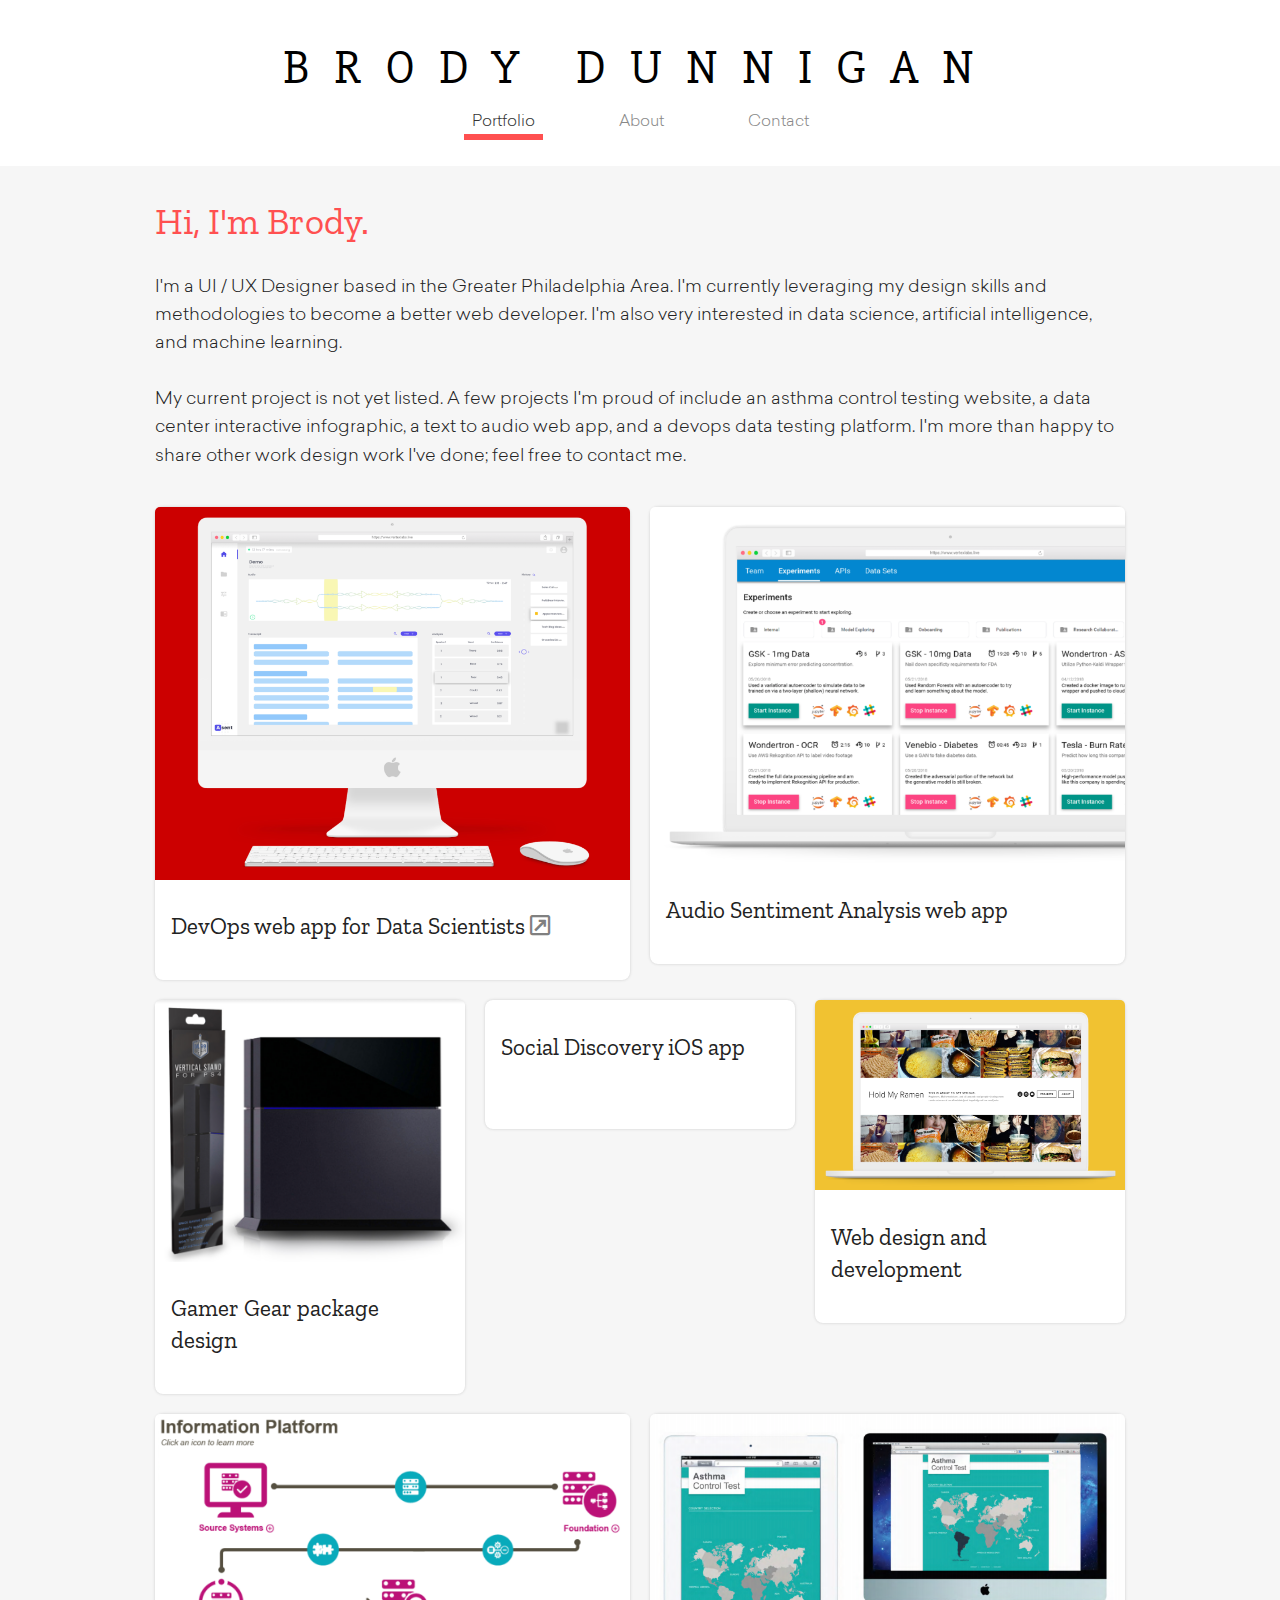
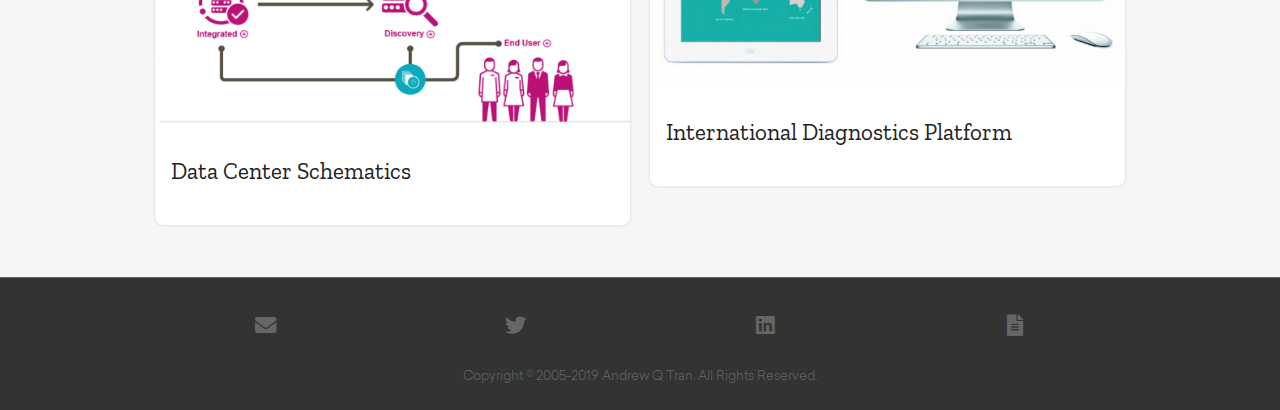
==== commit c07587df: "Merge branch 'master' into David_J" ====
--- a/index.html
+++ b/index.html
@@ -35,118 +35,104 @@
         <div class="small-12 columns">
             <ul class="medium-block-grid-2 large-block-grid-2 small-block-grid-1">
                 <li>
-                    <a href="https://medium.com/@aqt/idea-to-prototype-in-6-weeks-c869a777c1de#.e2vgv9fzu" target="_blank">
-                        <div class="project"> <img class="hide-for-medium-down" src="img/goru/hero.jpg" alt="" /><img
-                            class="show-for-medium-down" src="img/goru/thumb.jpg" alt="" />
+                    <a href="https://brody.codes/pdfs/Ascent Portal.pdf" target="_blank">
+                        <div class="project"> <img class="hide-for-medium-down" src="img/index/ascent thumb.png" alt="" /><img
+                            class="show-for-medium-down" src="img/index/ascent thumb.png" alt="" />
                             <ul class="inline-list">
                                 <li>Product Design</li>
                                 <li>Market & User</li>
                                 <li>Visual Design</li>
                             </ul>
-                            <h4 class="title">Training app for beginner triathletes <i style="color:gray" class="far fa-external-link-square"></i></h4>
-                            <p class="summary">Gōru &middot; Record. Review. Train Harder.</p>
+                            <h4 class="title">DevOps web app for Data Scientists <i style="color:gray" class="far fa-external-link-square"></i></h4>
+                            <p class="summary">Vertex Labs &middot; AI Consulting Firm</p>
                         </div>
                     </a>
                 </li>
                 <li>
-                    <a href="rebl.html">
-                        <div class="project"> <img class="hide-for-medium-down" src="img/rebl/hero.jpg" alt="" /><img
-                            class="show-for-medium-down" src="img/rebl/thumb.jpg" alt="" />
+                    <a href="https://brody.codes/pdfs/Aire UX.pdf" target="_blank">
+                        <div class="project"> <img class="hide-for-medium-down" src="img/index/aire thumb.png" alt="" /><img
+                            class="show-for-medium-down" src="img/index/aire thumb.png" alt="" />
                             <ul class="inline-list">
                                 <li>User Research</li>
                                 <li>UX/UI</li>
                                 <li>Data Viz</li>
                                 <li>Web App</li>
                             </ul>
-                            <h4 class="title">Financial dashboard web app</h4>
-                            <p class="summary">REBL &middot; Revenue Expense Balance Ledger</p>
+                            <h4 class="title">Audio Sentiment Analysis web app</h4>
+                            <p class="summary">Vertex Labs &middot; AI Consulting Firm</p>
                         </div>
                     </a>
                 </li>
             </ul>
             <ul class="medium-block-grid-2 large-block-grid-3 small-block-grid-1">
                 <li>
-                    <a href="akeso.html">
-                        <div class="project"> <img class="hide-for-medium-down" src="img/akeso/thumb.png" alt="" /><img
-                            class="show-for-medium-down" src="img/akeso/thumb.png" alt="" />
+                    <a href="https://brody.codes/pdfs/Box Designs.pdf" target="_blank">
+                        <div class="project"> <img class="hide-for-medium-down" src="img/index/ps4 thumb.png" alt="" /><img
+                            class="show-for-medium-down" src="img/index/ps4 thumb.png" alt="" />
                             <ul class="inline-list">
-                                <li>UX/UI</li>
-                                <li>Visual</li>
-                                <li>Mobile</li>
-                                <li>Hackathon</li>
+                                <li>Hardware</li>
+                                <li>3D Model & Animation</li>
+                                <li>Branding</li>
                             </ul>
-                            <h4 class="title">Diabetes solution for the entire family</h4>
-                            <p class="summary">Akeso &middot; Prevent & Manage.</p>
+                            <h4 class="title">Gamer Gear package design</h4>
+                            <p class="summary">Lvl99 Gear &middot; Online Retail Store.</p>
                         </div>
                     </a>
                 </li>
                 <li>
-                    <a href="dnd.html">
-                        <div class="project"> <img class="hide-for-medium-down" src="img/dnd/thumb.jpg" alt="" /><img
-                            class="show-for-medium-down" src="img/dnd/thumb.jpg" alt="" />
+                    <a href="https://brody.codes/pdfs/Blinc 2 Pitch.pdf" target="_blank">
+                        <div class="project"> <img class="hide-for-medium-down" src="img/index/blinc thumb" alt="" /><img
+                            class="show-for-medium-down" src="img/index/blinc thumb" alt="" />
                             <ul class="inline-list">
                                 <li>UX/UI</li>
                                 <li>Mobile</li>
-                                <li>Hackathon</li>
+                                <li>Pitches</li>
                             </ul>
-                            <h4 class="title">Diabetes & depression mobile app</h4>
-                            <p class="summary">D&D &middot; Diabetes and Depression</p>
+                            <h4 class="title">Social Discovery iOS app</h4>
+                            <p class="summary">Blinc Inc &middot; Event Discovery Startup.</p>
                         </div>
                     </a>
                 </li>
                 <li>
-                    <a href="web.html">
-                        <div class="project"> <img src="img/web/thumb.jpg" alt="" />
+                    <a href="https://www.holdmyramen.com" target="_blank">
+                        <div class="project"> <img src="img/index/hmr thumb.png" alt="" />
                             <ul class="inline-list">
                                 <li>Website</li>
                                 <li>Visual design</li>
-                                <li>Front-end Dev</li>
+                                <li>Editorial</li>
                             </ul>
                             <h4 class="title">Web design and development</h4>
-                            <p class="summary">Selected website projects</p>
+                            <p class="summary">HMR LLC &middot; Engineering Blog.</p>
                         </div>
                     </a>
                 </li>
             </ul>
             <ul class="medium-block-grid-2 large-block-grid-2 small-block-grid-1">
-                <!--<li>
-                    <a href="ui.html">
-                        <div class="project"> <img src="img/ui/thumb.jpg" alt="" />
-                            <ul class="inline-list">
-                                <li>UI/UX</li>
-                                <li>Visual design</li>
-                            </ul>
-                            <h4 class="title">Visual User Interface Design</h4>
-                            <p class="summary">Some brief UI projects at LONI</p>
-                        </div>
-                    </a>
-                </li>-->
                 <li>
-                    <a href="bdb.html">
-                        <div class="project"> <img class="hide-for-medium-down" src="img/bdb/hero.jpg" alt="" /><img
-                            class="show-for-medium-down" src="img/bdb/thumb.jpg" alt="" />
+                    <a href="https://brody.codes/pdfs/GSK CoE.pdf" target="_blank">
+                        <div class="project"> <img class="hide-for-medium-down" src="img/index/gsk flow thumb.png" alt="" /><img
+                            class="show-for-medium-down" src="img/index/gsk flow thumb.png" alt="" />
                             <ul class="inline-list">
                                 <li>Research</li>
                                 <li>Storyboard</li>
-                                <li>3D Model & Animation</li>
+                                <li>Flow Diagrams</li>
                             </ul>
-                            <h4 class="title">Beyond the Diffraction Barrier</h4>
-                            <p class="summary">A 3D scientific animation</p>
+                            <h4 class="title">Data Center Schematics</h4>
+                            <p class="summary">GSK &middot; Top 10 Pharma Company.</p>
                         </div>
                     </a>
                 </li>
                 <li>
-                    <a href="illustrations.html">
-                        <div class="project"> <img src="img/illustrations/hero.jpg" alt="" class="hide-for-medium-down" /><img
-                            class="show-for-medium-down" src="img/illustrations/thumb.jpg" alt="" />
+                    <a href="https://brody.codes/pdfs/ACT Webpage.pdf" target="_blank">
+                        <div class="project"> <img src="img/index/asthema thumb.png" alt="" class="hide-for-medium-down" /><img
+                            class="show-for-medium-down" src="img/index/asthema thumb.png" alt="" />
                             <ul class="inline-list">
-                                <li>Illustration</li>
-                                <li>Editorial</li>
+                                <li>Data Collection</li>
+                                <li>Cross Platform</li>
                                 <li>Design</li>
-                                <li>Data Viz</li>
                             </ul>
-                            <h4 class="title">Medical and Scientific Illustrations</h4>
-                            <p class="summary">3D and 2D illustrations</p>
+                            <h4 class="title">International Diagnostics Platform</h4>
+                            <p class="summary">GSK &middot; Top 10 Pharma Company</p>
                         </div>
                     </a>
                 </li>
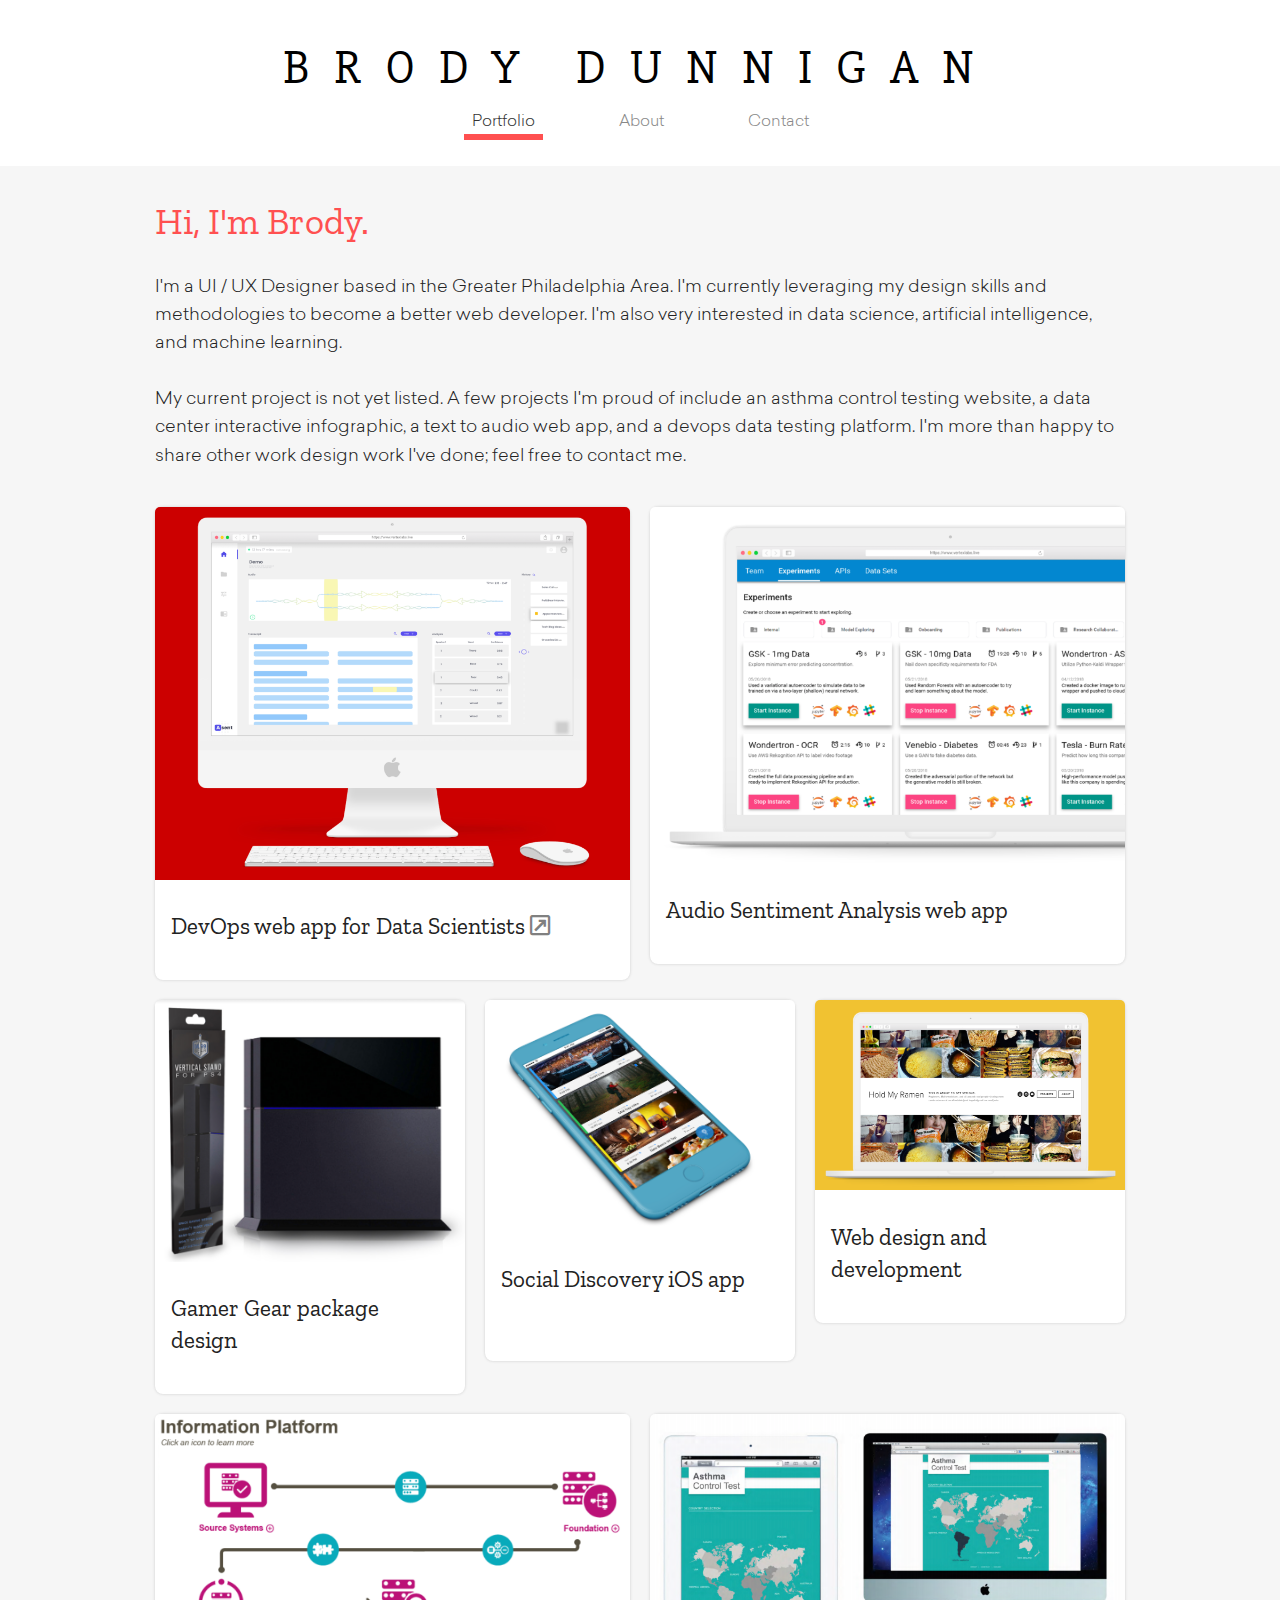
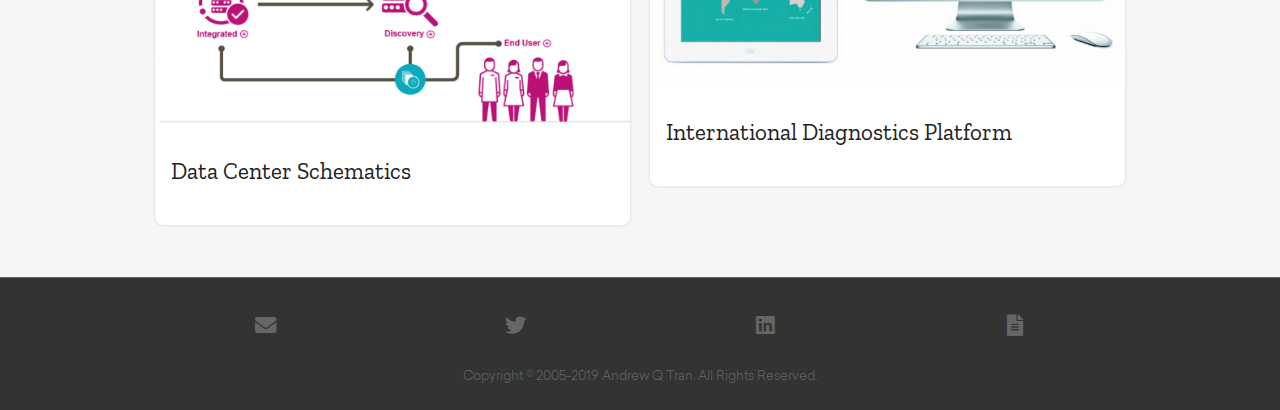
==== commit d71a2a63: "Updated Resumes and Portfolio Fix" ====
--- a/index.html
+++ b/index.html
@@ -35,7 +35,7 @@
         <div class="small-12 columns">
             <ul class="medium-block-grid-2 large-block-grid-2 small-block-grid-1">
                 <li>
-                    <a href="https://brody.codes/pdfs/Ascent Portal.pdf" target="_blank">
+                    <a href="pdfs/Ascent Portal.pdf" target="_blank">
                         <div class="project"> <img class="hide-for-medium-down" src="img/index/ascent thumb.png" alt="" /><img
                             class="show-for-medium-down" src="img/index/ascent thumb.png" alt="" />
                             <ul class="inline-list">
@@ -49,7 +49,7 @@
                     </a>
                 </li>
                 <li>
-                    <a href="https://brody.codes/pdfs/Aire UX.pdf" target="_blank">
+                    <a href="pdfs/Aire UX.pdf" target="_blank">
                         <div class="project"> <img class="hide-for-medium-down" src="img/index/aire thumb.png" alt="" /><img
                             class="show-for-medium-down" src="img/index/aire thumb.png" alt="" />
                             <ul class="inline-list">
@@ -66,7 +66,7 @@
             </ul>
             <ul class="medium-block-grid-2 large-block-grid-3 small-block-grid-1">
                 <li>
-                    <a href="https://brody.codes/pdfs/Box Designs.pdf" target="_blank">
+                    <a href="pdfs/Box Designs.pdf" target="_blank">
                         <div class="project"> <img class="hide-for-medium-down" src="img/index/ps4 thumb.png" alt="" /><img
                             class="show-for-medium-down" src="img/index/ps4 thumb.png" alt="" />
                             <ul class="inline-list">
@@ -80,9 +80,9 @@
                     </a>
                 </li>
                 <li>
-                    <a href="https://brody.codes/pdfs/Blinc 2 Pitch.pdf" target="_blank">
-                        <div class="project"> <img class="hide-for-medium-down" src="img/index/blinc thumb" alt="" /><img
-                            class="show-for-medium-down" src="img/index/blinc thumb" alt="" />
+                    <a href="pdfs/Blinc 2 Pitch.pdf" target="_blank">
+                        <div class="project"> <img class="hide-for-medium-down" src="img/index/blinc thumb.png" alt="" /><img
+                            class="show-for-medium-down" src="img/index/blinc thumb.png" alt="" />
                             <ul class="inline-list">
                                 <li>UX/UI</li>
                                 <li>Mobile</li>
@@ -109,7 +109,7 @@
             </ul>
             <ul class="medium-block-grid-2 large-block-grid-2 small-block-grid-1">
                 <li>
-                    <a href="https://brody.codes/pdfs/GSK CoE.pdf" target="_blank">
+                    <a href="pdfs/GSK CoE.pdf" target="_blank">
                         <div class="project"> <img class="hide-for-medium-down" src="img/index/gsk flow thumb.png" alt="" /><img
                             class="show-for-medium-down" src="img/index/gsk flow thumb.png" alt="" />
                             <ul class="inline-list">
@@ -123,7 +123,7 @@
                     </a>
                 </li>
                 <li>
-                    <a href="https://brody.codes/pdfs/ACT Webpage.pdf" target="_blank">
+                    <a href="pdfs/ACT Webpage.pdf" target="_blank">
                         <div class="project"> <img src="img/index/asthema thumb.png" alt="" class="hide-for-medium-down" /><img
                             class="show-for-medium-down" src="img/index/asthema thumb.png" alt="" />
                             <ul class="inline-list">
@@ -152,7 +152,7 @@
         class="fab fa-twitter fa-stack-1x fa-inverse"></i></a></li>
         <li class="fa-stack fa-lg"><a href="http://www.linkedin.com/in/andrewqtran/" target="_blank"><i class="fa fa-circle fa-stack-2x"></i><i
         class="fab fa-linkedin fa-stack-1x fa-inverse"></i></a></li>
-        <li class="fa-stack fa-lg"><a href="../Andrew_Q_Tran_Resume.pdf" target="_blank"><i class="fa fa-circle fa-stack-2x"></i><i
+        <li class="fa-stack fa-lg"><a href="pdfs/Brody_D Resume 2019.pdf" target="_blank"><i class="fa fa-circle fa-stack-2x"></i><i
         class="fa fa-file-alt fa-stack-1x fa-inverse"></i></a></li>
     </ul>
 </div>
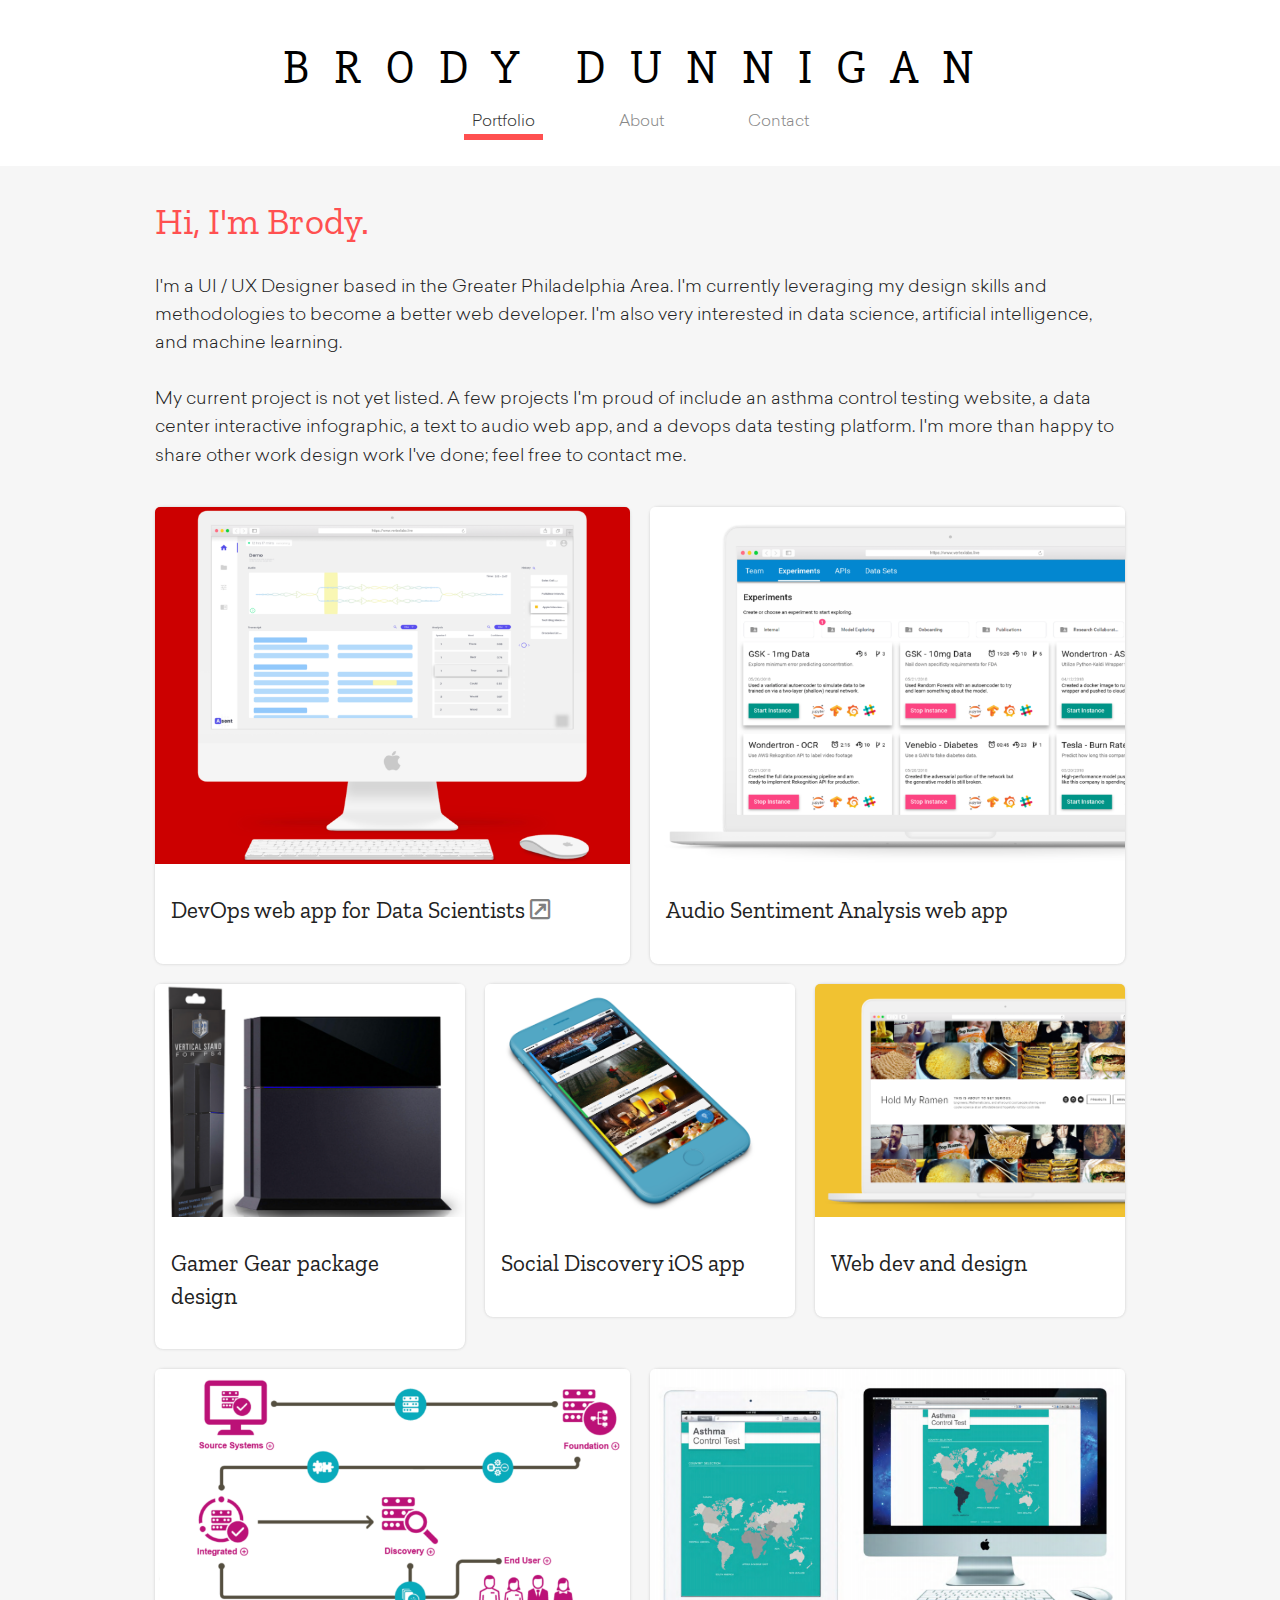
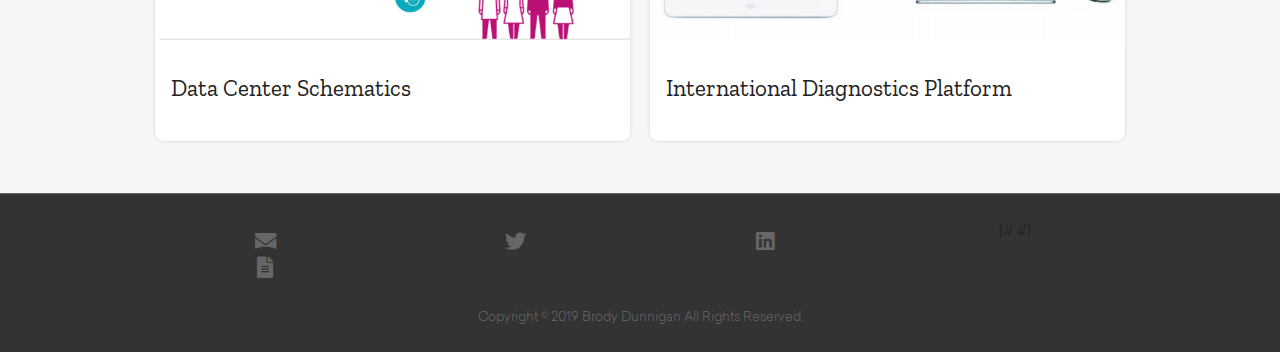
==== commit f2d9ac48: "Portfolio Image Resize and Social Links Update" ====
--- a/index.html
+++ b/index.html
@@ -1,168 +1,165 @@
 <!doctype html>
 <html class="no-js" lang="en">
-    <head>
-        <meta charset="utf-8" />
-        <meta name="viewport" content="width=device-width, initial-scale=1.0" />
-        <meta name="description" content="I use my design and development skills to deliver well thought out and aesthetically pleasing product solutions" />
-        <meta name="keywords" content="designer, design thinking, data-centered design, data science, tech, technology, UI, UX, UI designer, UX designer, graphic designer, art, artist, graphic, illustrator, illustration, visual artist, visual communications, data visualization" />
-        <title>Brody Dunnigan - UI / UX Designer & Developer</title>
-        <link rel="stylesheet" href="css/foundation.css" />
-        <link href="fonts/fontawesome/css/all.css" rel="stylesheet">
-        <link href="css/app.css" rel="stylesheet">
-        <script src="js/vendor/modernizr.js"></script>
-        <script src="js/vendor/jquery.js"></script>
-    </head>
-    <body>
-        <div class="contain-to-grid sticky" id="header">
-            <nav data-topbar role="navigation">
-                <h1 id="logo"><a href="index.html">Brody Dunnigan</a></h1>
-            <div class="text-center" id="nav"> <a href="index.html" class="active"><i class="fas fa-th-large"></i><span
-            class="link">Portfolio</span></a>
-            <a href="about.html"><i class="far fa-user"></i><span class="link">About</span></a>
-            <a href="contact.html"><i class="far fa-paper-plane"></i><span class="link">Contact</span></a>
-        </div>
+  <head>
+    <meta charset="utf-8" />
+    <meta name="viewport" content="width=device-width, initial-scale=1.0" />
+    <meta name="description" content="I use my design and development skills to deliver well thought out and aesthetically pleasing product solutions" />
+    <meta name="keywords" content="designer, design thinking, data-centered design, data science, tech, technology, UI, UX, UI designer, UX designer, graphic designer, art, artist, graphic, illustrator, illustration, visual artist, visual communications, data visualization" />
+    <title>Brody Dunnigan - UI / UX Designer & Developer</title>
+    <link rel="stylesheet" href="css/foundation.css" />
+    <link href="fonts/fontawesome/css/all.css" rel="stylesheet">
+    <link href="css/app.css" rel="stylesheet">
+    <script src="js/vendor/modernizr.js"></script>
+    <script src="js/vendor/jquery.js"></script>
+  </head>
+  <body>
+    <div class="contain-to-grid sticky" id="header">
+      <nav data-topbar role="navigation">
+        <h1 id="logo"><a href="index.html">Brody Dunnigan</a></h1>
+        <div class="text-center" id="nav"> <a href="index.html" class="active"><i class="fas fa-th-large"></i><span
+        class="link">Portfolio</span></a>
+        <a href="about.html"><i class="far fa-user"></i><span class="link">About</span></a>
+        <a href="contact.html"><i class="far fa-paper-plane"></i><span class="link">Contact</span></a>
+      </div>
     </nav>
-</div>
-<div class="row" id="portfolio">
+  </div>
+  <div class="row" id="portfolio">
     <div class="small-12 columns" id="hello">
-        <h2>Hi, I'm Brody.</h2>
-        <p>I'm a UI / UX Designer based in the Greater Philadelphia Area. I'm currently leveraging my design skills
-            and methodologies to become a better web developer. I'm also very interested in data science, artificial intelligence,
-            and machine learning.<br><br> My current project is not yet listed. A few projects I'm proud of include an asthma
-            control testing website, a data center interactive infographic, a text to audio web app, and a devops data testing platform.
-            I'm more than happy to share other work design work I've done; feel free to contact me.</p>
-        </div>
-        <div class="small-12 columns">
-            <ul class="medium-block-grid-2 large-block-grid-2 small-block-grid-1">
-                <li>
-                    <a href="pdfs/Ascent Portal.pdf" target="_blank">
-                        <div class="project"> <img class="hide-for-medium-down" src="img/index/ascent thumb.png" alt="" /><img
-                            class="show-for-medium-down" src="img/index/ascent thumb.png" alt="" />
-                            <ul class="inline-list">
-                                <li>Product Design</li>
-                                <li>Market & User</li>
-                                <li>Visual Design</li>
-                            </ul>
-                            <h4 class="title">DevOps web app for Data Scientists <i style="color:gray" class="far fa-external-link-square"></i></h4>
-                            <p class="summary">Vertex Labs &middot; AI Consulting Firm</p>
-                        </div>
-                    </a>
-                </li>
-                <li>
-                    <a href="pdfs/Aire UX.pdf" target="_blank">
-                        <div class="project"> <img class="hide-for-medium-down" src="img/index/aire thumb.png" alt="" /><img
-                            class="show-for-medium-down" src="img/index/aire thumb.png" alt="" />
-                            <ul class="inline-list">
-                                <li>User Research</li>
-                                <li>UX/UI</li>
-                                <li>Data Viz</li>
-                                <li>Web App</li>
-                            </ul>
-                            <h4 class="title">Audio Sentiment Analysis web app</h4>
-                            <p class="summary">Vertex Labs &middot; AI Consulting Firm</p>
-                        </div>
-                    </a>
-                </li>
-            </ul>
-            <ul class="medium-block-grid-2 large-block-grid-3 small-block-grid-1">
-                <li>
-                    <a href="pdfs/Box Designs.pdf" target="_blank">
-                        <div class="project"> <img class="hide-for-medium-down" src="img/index/ps4 thumb.png" alt="" /><img
-                            class="show-for-medium-down" src="img/index/ps4 thumb.png" alt="" />
-                            <ul class="inline-list">
-                                <li>Hardware</li>
-                                <li>3D Model & Animation</li>
-                                <li>Branding</li>
-                            </ul>
-                            <h4 class="title">Gamer Gear package design</h4>
-                            <p class="summary">Lvl99 Gear &middot; Online Retail Store.</p>
-                        </div>
-                    </a>
-                </li>
-                <li>
-                    <a href="pdfs/Blinc 2 Pitch.pdf" target="_blank">
-                        <div class="project"> <img class="hide-for-medium-down" src="img/index/blinc thumb.png" alt="" /><img
-                            class="show-for-medium-down" src="img/index/blinc thumb.png" alt="" />
-                            <ul class="inline-list">
-                                <li>UX/UI</li>
-                                <li>Mobile</li>
-                                <li>Pitches</li>
-                            </ul>
-                            <h4 class="title">Social Discovery iOS app</h4>
-                            <p class="summary">Blinc Inc &middot; Event Discovery Startup.</p>
-                        </div>
-                    </a>
-                </li>
-                <li>
-                    <a href="https://www.holdmyramen.com" target="_blank">
-                        <div class="project"> <img src="img/index/hmr thumb.png" alt="" />
-                            <ul class="inline-list">
-                                <li>Website</li>
-                                <li>Visual design</li>
-                                <li>Editorial</li>
-                            </ul>
-                            <h4 class="title">Web design and development</h4>
-                            <p class="summary">HMR LLC &middot; Engineering Blog.</p>
-                        </div>
-                    </a>
-                </li>
-            </ul>
-            <ul class="medium-block-grid-2 large-block-grid-2 small-block-grid-1">
-                <li>
-                    <a href="pdfs/GSK CoE.pdf" target="_blank">
-                        <div class="project"> <img class="hide-for-medium-down" src="img/index/gsk flow thumb.png" alt="" /><img
-                            class="show-for-medium-down" src="img/index/gsk flow thumb.png" alt="" />
-                            <ul class="inline-list">
-                                <li>Research</li>
-                                <li>Storyboard</li>
-                                <li>Flow Diagrams</li>
-                            </ul>
-                            <h4 class="title">Data Center Schematics</h4>
-                            <p class="summary">GSK &middot; Top 10 Pharma Company.</p>
-                        </div>
-                    </a>
-                </li>
-                <li>
-                    <a href="pdfs/ACT Webpage.pdf" target="_blank">
-                        <div class="project"> <img src="img/index/asthema thumb.png" alt="" class="hide-for-medium-down" /><img
-                            class="show-for-medium-down" src="img/index/asthema thumb.png" alt="" />
-                            <ul class="inline-list">
-                                <li>Data Collection</li>
-                                <li>Cross Platform</li>
-                                <li>Design</li>
-                            </ul>
-                            <h4 class="title">International Diagnostics Platform</h4>
-                            <p class="summary">GSK &middot; Top 10 Pharma Company</p>
-                        </div>
-                    </a>
-                </li>
-            </ul>
-        </div>
-        <!--div class="small-12 columns text-center"><br>
-        <p><a href="dailyui.html">#dailyui challenge</a></p>
-    </p>
-</div -->
-</div>
-<div class="contain-to-grid text-center" id="footer">
-<div class="row" id="social">
-    <ul class="small-block-grid-4 medium-block-grid-4">
-        <li class="fa-stack fa-lg"><a href="mailto:hello[at]andrewqtran.com"><i class="fa fa-circle fa-stack-2x"></i><i
+      <h2>Hi, I'm Brody.</h2>
+      <p>I'm a UI / UX Designer based in the Greater Philadelphia Area. I'm currently leveraging my design skills
+        and methodologies to become a better web developer. I'm also very interested in data science, artificial intelligence,
+        and machine learning.<br><br> My current project is not yet listed. A few projects I'm proud of include an asthma
+        control testing website, a data center interactive infographic, a text to audio web app, and a devops data testing platform.
+      I'm more than happy to share other work design work I've done; feel free to contact me.</p>
+    </div>
+    <div class="small-12 columns">
+      <ul class="medium-block-grid-2 large-block-grid-2 small-block-grid-1">
+        <li>
+          <a href="pdfs/Ascent Portal.pdf" target="_blank">
+            <div class="project"> <img class="hide-for-medium-down" src="img/index/ascent thumb.png" alt="" /><img
+              class="show-for-medium-down" src="img/index/ascent thumb.png" alt="" />
+              <ul class="inline-list">
+                <li>Product Design</li>
+                <li>Market & User</li>
+                <li>Visual Design</li>
+              </ul>
+              <h4 class="title">DevOps web app for Data Scientists <i style="color:gray" class="far fa-external-link-square"></i></h4>
+              <p class="summary">Vertex Labs &middot; AI Consulting Firm</p>
+            </div>
+          </a>
+        </li>
+        <li>
+          <a href="pdfs/Aire UX.pdf" target="_blank">
+            <div class="project"> <img class="hide-for-medium-down" src="img/index/aire thumb.png" alt="" /><img
+              class="show-for-medium-down" src="img/index/aire thumb.png" alt="" />
+              <ul class="inline-list">
+                <li>User Research</li>
+                <li>UX/UI</li>
+                <li>Data Viz</li>
+                <li>Web App</li>
+              </ul>
+              <h4 class="title">Audio Sentiment Analysis web app</h4>
+              <p class="summary">Vertex Labs &middot; AI Consulting Firm</p>
+            </div>
+          </a>
+        </li>
+      </ul>
+      <ul class="medium-block-grid-2 large-block-grid-3 small-block-grid-1">
+        <li>
+          <a href="pdfs/Box Designs.pdf" target="_blank">
+            <div class="project"> <img class="hide-for-medium-down" src="img/index/ps4 thumb.png" alt="" /><img
+              class="show-for-medium-down" src="img/index/ps4 thumb.png" alt="" />
+              <ul class="inline-list">
+                <li>Hardware</li>
+                <li>3D Model & Animation</li>
+                <li>Branding</li>
+              </ul>
+              <h4 class="title">Gamer Gear package design</h4>
+              <p class="summary">Lvl99 Gear &middot; Online Retail Store.</p>
+            </div>
+          </a>
+        </li>
+        <li>
+          <a href="pdfs/Blinc 2 Pitch.pdf" target="_blank">
+            <div class="project"> <img class="hide-for-medium-down" src="img/index/blinc thumb.png" alt="" /><img
+              class="show-for-medium-down" src="img/index/blinc thumb.png" alt="" />
+              <ul class="inline-list">
+                <li>UX/UI</li>
+                <li>Mobile</li>
+                <li>Pitches</li>
+              </ul>
+              <h4 class="title">Social Discovery iOS app</h4>
+              <p class="summary">Blinc Inc &middot; Events Startup.</p>
+            </div>
+          </a>
+        </li>
+        <li>
+          <a href="https://www.holdmyramen.com" target="_blank">
+            <div class="project"> <img src="img/index/hmr thumb.png" alt="" />
+              <ul class="inline-list">
+                <li>Website</li>
+                <li>Visual design</li>
+                <li>Editorial</li>
+              </ul>
+              <h4 class="title">Web dev and design</h4>
+              <p class="summary">HMR LLC &middot; Engineering Blog.</p>
+            </div>
+          </a>
+        </li>
+      </ul>
+      <ul class="medium-block-grid-2 large-block-grid-2 small-block-grid-1">
+        <li>
+          <a href="pdfs/GSK CoE.pdf" target="_blank">
+            <div class="project"> <img class="hide-for-medium-down" src="img/index/gsk flow thumb.png" alt="" /><img
+              class="show-for-medium-down" src="img/index/gsk flow thumb.png" alt="" />
+              <ul class="inline-list">
+                <li>Research</li>
+                <li>Storyboard</li>
+                <li>Flow Diagrams</li>
+              </ul>
+              <h4 class="title">Data Center Schematics</h4>
+              <p class="summary">GSK &middot; Top 10 Pharma Company.</p>
+            </div>
+          </a>
+        </li>
+        <li>
+          <a href="pdfs/ACT Webpage.pdf" target="_blank">
+            <div class="project"> <img src="img/index/asthema thumb.png" alt="" class="hide-for-medium-down" /><img
+              class="show-for-medium-down" src="img/index/asthema thumb.png" alt="" />
+              <ul class="inline-list">
+                <li>Data Collection</li>
+                <li>Cross Platform</li>
+                <li>Design</li>
+              </ul>
+              <h4 class="title">International Diagnostics Platform</h4>
+              <p class="summary">GSK &middot; Top 10 Pharma Company</p>
+            </div>
+          </a>
+        </li>
+      </ul>
+    </div>
+  </div>
+  <div class="contain-to-grid text-center" id="footer">
+    <div class="row" id="social">
+      <ul class="small-block-grid-4 medium-block-grid-4">
+        <li class="fa-stack fa-lg"><a href="mailto:brody.kfi[at]gmail.com"><i class="fa fa-circle fa-stack-2x"></i><i
         class="fa fa-envelope fa-stack-1x fa-inverse"></i></a></li>
-        <li class="fa-stack fa-lg"><a href="https://twitter.com/aqtaqt" target="_blank"><i class="fa fa-circle fa-stack-2x"></i><i
+        {#         <li class="fa-stack fa-lg"><a href="https://twitter.com/" target="_blank"><i class="fa fa-circle fa-stack-2x"></i><i
         class="fab fa-twitter fa-stack-1x fa-inverse"></i></a></li>
-        <li class="fa-stack fa-lg"><a href="http://www.linkedin.com/in/andrewqtran/" target="_blank"><i class="fa fa-circle fa-stack-2x"></i><i
+        #}
+        <li class="fa-stack fa-lg"><a href="http://www.linkedin.com/in/brodydunnigan/" target="_blank"><i class="fa fa-circle fa-stack-2x"></i><i
         class="fab fa-linkedin fa-stack-1x fa-inverse"></i></a></li>
         <li class="fa-stack fa-lg"><a href="pdfs/Brody_D Resume 2019.pdf" target="_blank"><i class="fa fa-circle fa-stack-2x"></i><i
         class="fa fa-file-alt fa-stack-1x fa-inverse"></i></a></li>
-    </ul>
-</div>
-<div class="copyright">
-    <br> Copyright &copy; 2005-2019 Andrew Q Tran. All Rights Reserved.
-    <br>
-</div>
-</div>
-<script src="js/foundation.min.js"></script>
-<script src="js/vendor/jquery.smooth-scroll.min.js"></script>
-<script src="js/app.js"></script>
+      </ul>
+    </div>
+    <div class="copyright">
+      <br> Copyright &copy; 2019 Brody Dunnigan All Rights Reserved.
+      <br>
+    </div>
+  </div>
+  <script src="js/foundation.min.js"></script>
+  <script src="js/vendor/jquery.smooth-scroll.min.js"></script>
+  <script src="js/app.js"></script>
 </body>
 </html>
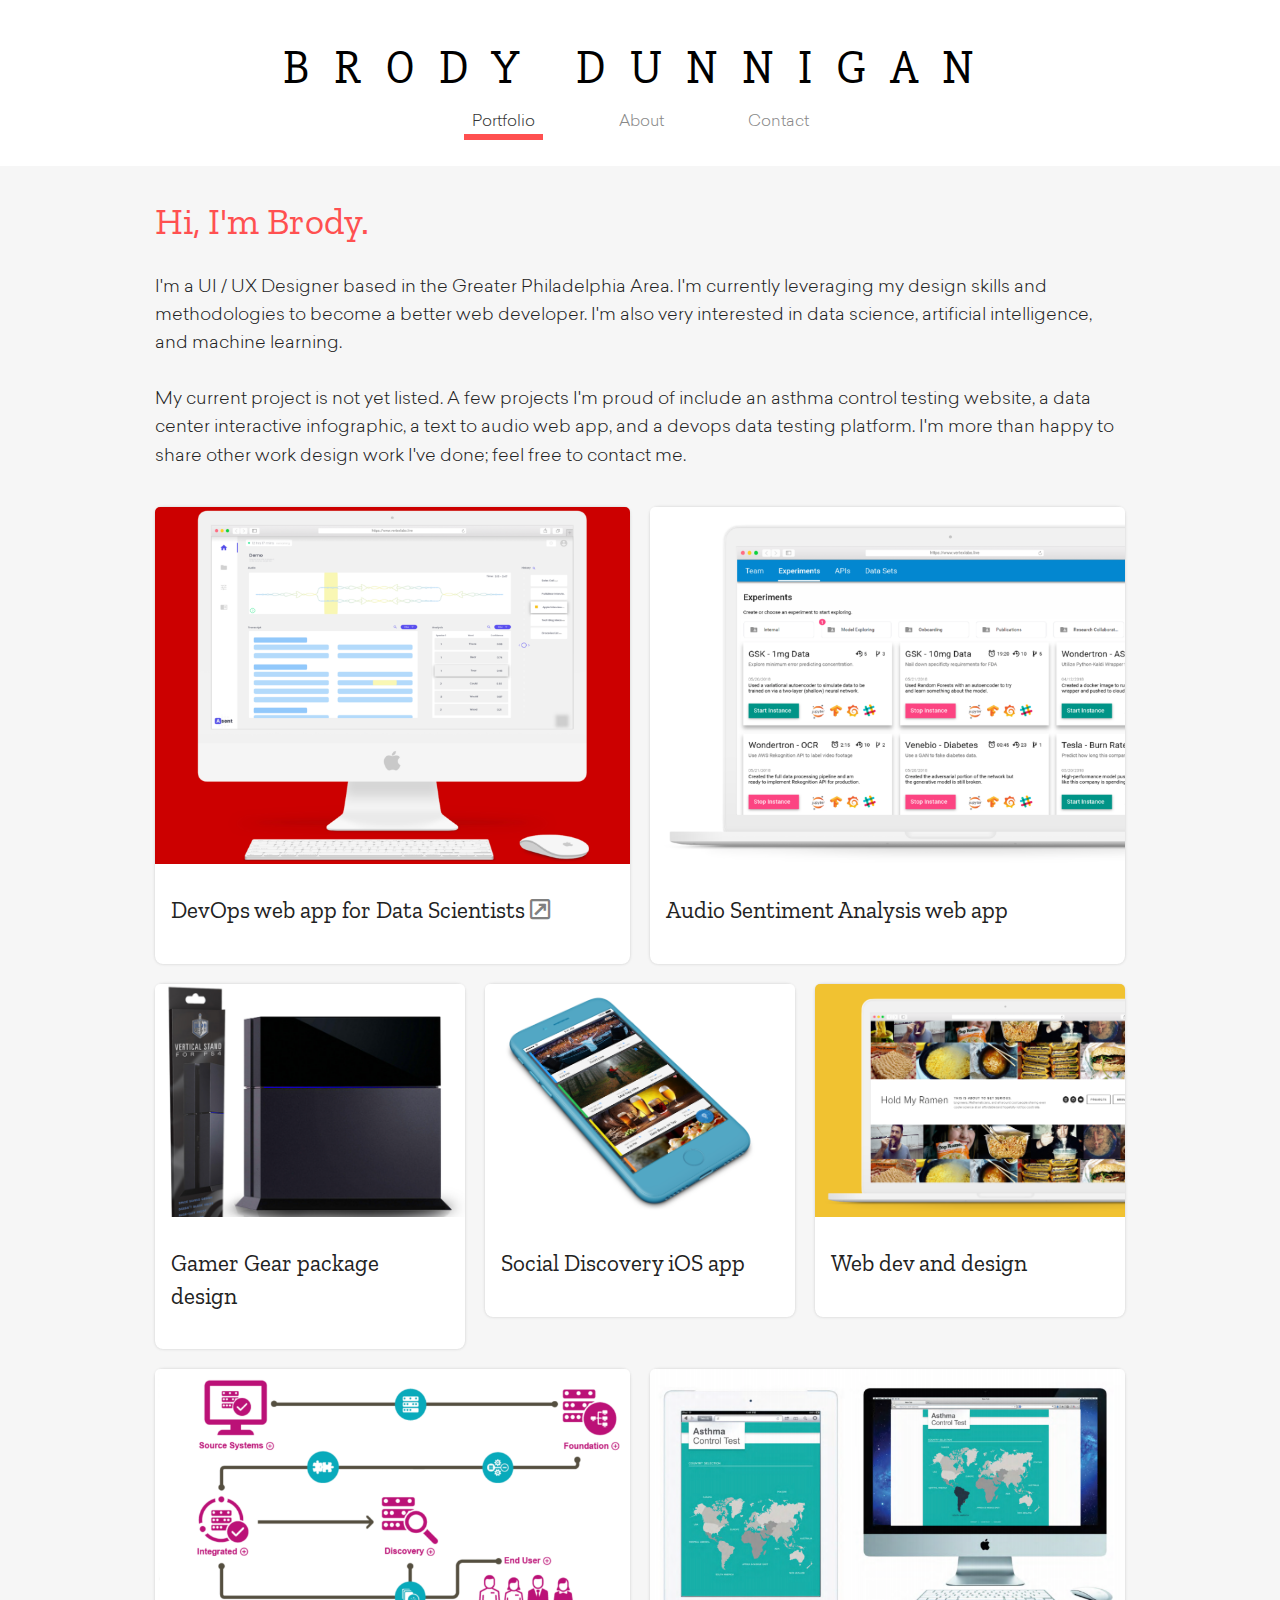
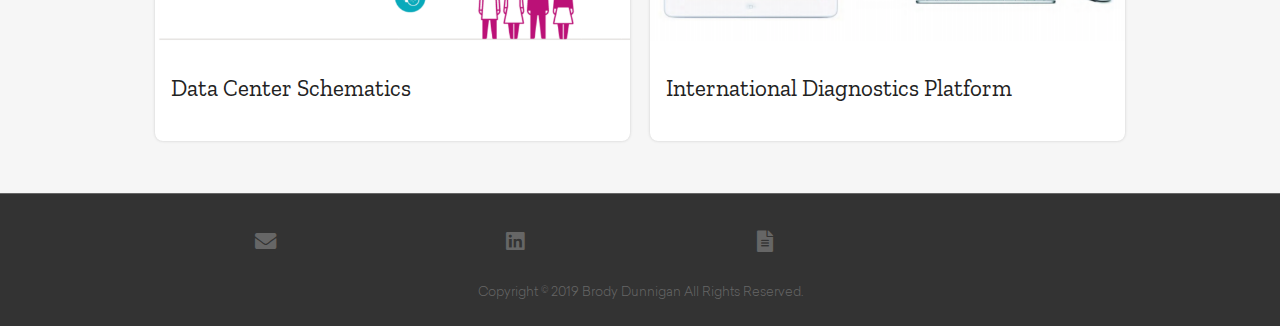
==== commit 445d72ed: "Twitter/Medium Deletion" ====
--- a/index.html
+++ b/index.html
@@ -144,9 +144,6 @@
       <ul class="small-block-grid-4 medium-block-grid-4">
         <li class="fa-stack fa-lg"><a href="mailto:brody.kfi[at]gmail.com"><i class="fa fa-circle fa-stack-2x"></i><i
         class="fa fa-envelope fa-stack-1x fa-inverse"></i></a></li>
-        {#         <li class="fa-stack fa-lg"><a href="https://twitter.com/" target="_blank"><i class="fa fa-circle fa-stack-2x"></i><i
-        class="fab fa-twitter fa-stack-1x fa-inverse"></i></a></li>
-        #}
         <li class="fa-stack fa-lg"><a href="http://www.linkedin.com/in/brodydunnigan/" target="_blank"><i class="fa fa-circle fa-stack-2x"></i><i
         class="fab fa-linkedin fa-stack-1x fa-inverse"></i></a></li>
         <li class="fa-stack fa-lg"><a href="pdfs/Brody_D Resume 2019.pdf" target="_blank"><i class="fa fa-circle fa-stack-2x"></i><i
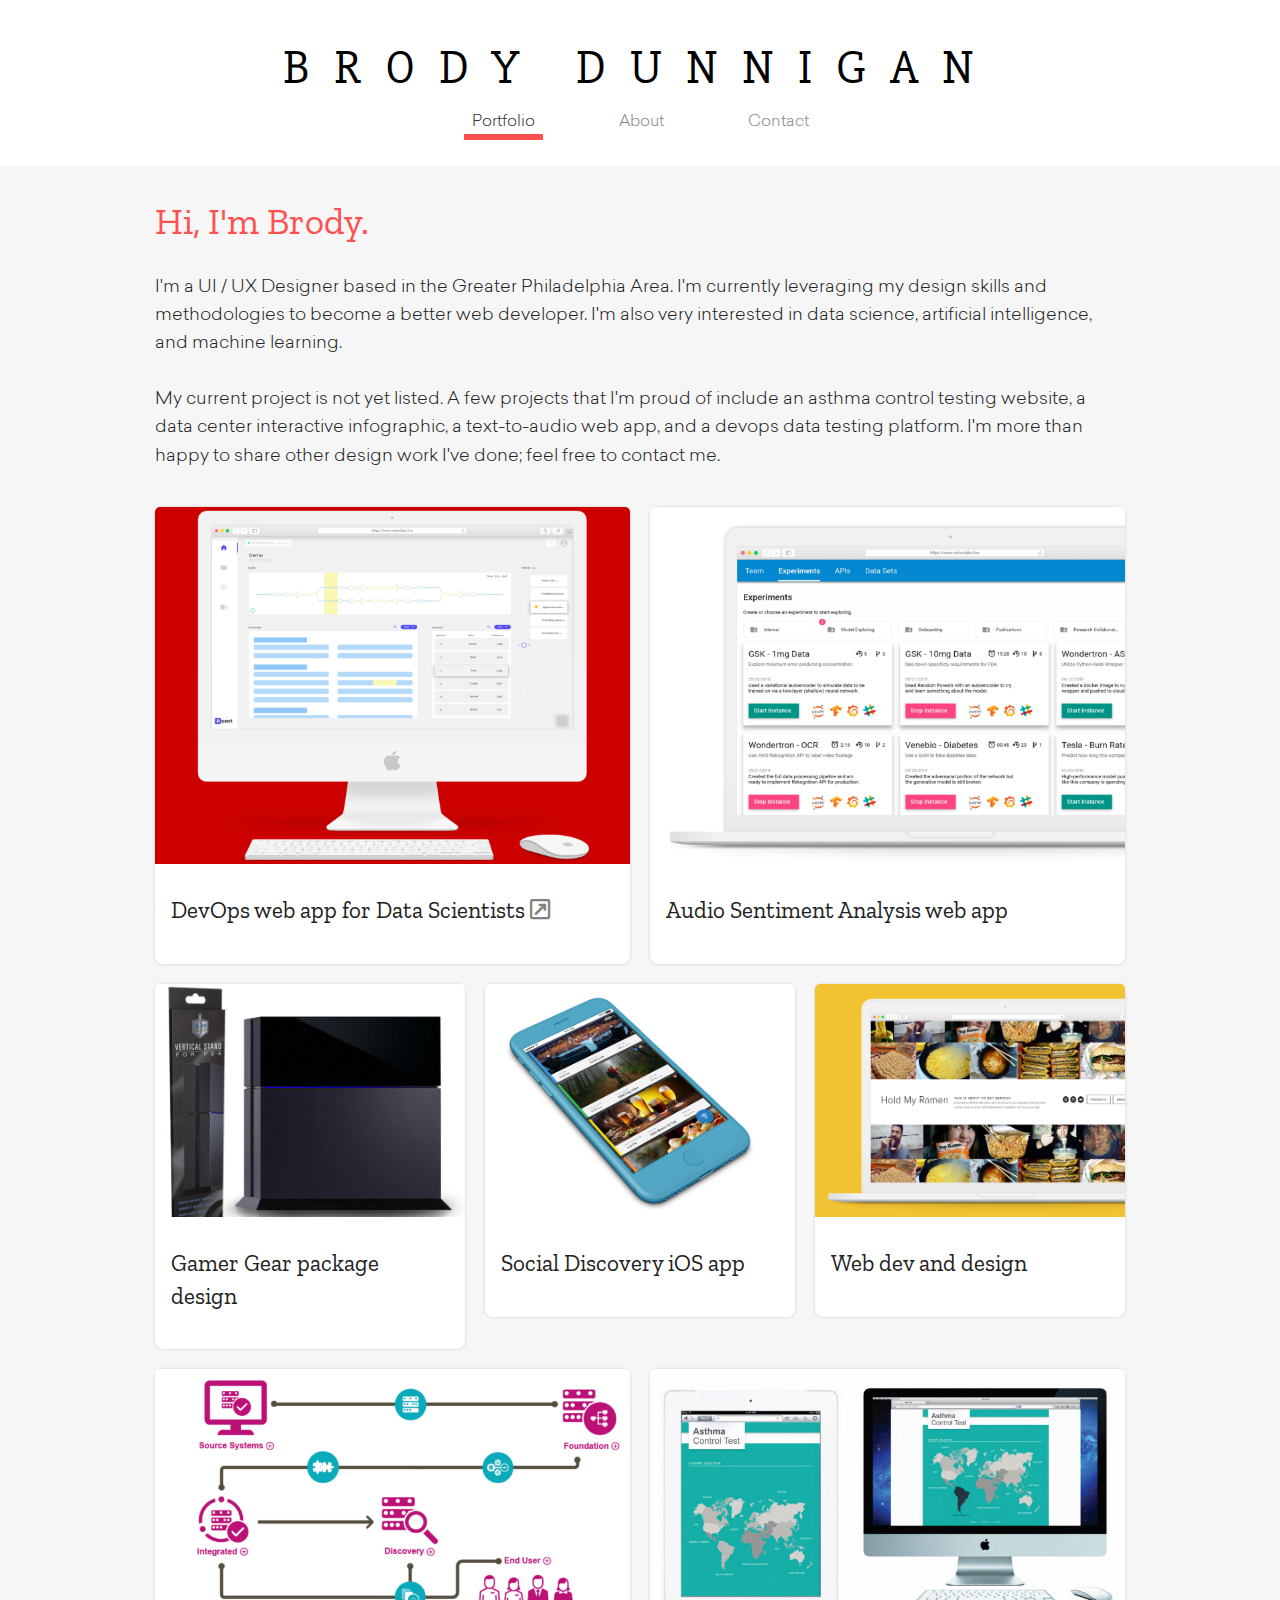
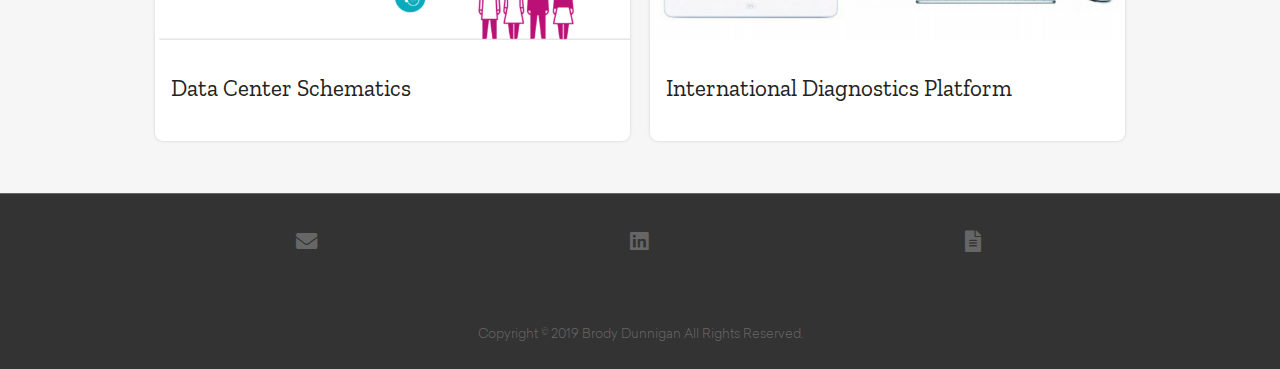
==== commit c0514945: "Content Edits / Pictures added" ====
--- a/index.html
+++ b/index.html
@@ -28,9 +28,9 @@
       <h2>Hi, I'm Brody.</h2>
       <p>I'm a UI / UX Designer based in the Greater Philadelphia Area. I'm currently leveraging my design skills
         and methodologies to become a better web developer. I'm also very interested in data science, artificial intelligence,
-        and machine learning.<br><br> My current project is not yet listed. A few projects I'm proud of include an asthma
-        control testing website, a data center interactive infographic, a text to audio web app, and a devops data testing platform.
-      I'm more than happy to share other work design work I've done; feel free to contact me.</p>
+        and machine learning.<br><br> My current project is not yet listed. A few projects that I'm proud of include an asthma
+        control testing website, a data center interactive infographic, a text-to-audio web app, and a devops data testing platform.
+        I'm more than happy to share other design work I've done; feel free to contact me.</p>
     </div>
     <div class="small-12 columns">
       <ul class="medium-block-grid-2 large-block-grid-2 small-block-grid-1">
@@ -141,7 +141,7 @@
   </div>
   <div class="contain-to-grid text-center" id="footer">
     <div class="row" id="social">
-      <ul class="small-block-grid-4 medium-block-grid-4">
+      <ul class="small-block-grid-3 medium-block-grid-3">
         <li class="fa-stack fa-lg"><a href="mailto:brody.kfi[at]gmail.com"><i class="fa fa-circle fa-stack-2x"></i><i
         class="fa fa-envelope fa-stack-1x fa-inverse"></i></a></li>
         <li class="fa-stack fa-lg"><a href="http://www.linkedin.com/in/brodydunnigan/" target="_blank"><i class="fa fa-circle fa-stack-2x"></i><i
--- a/css/app.css
+++ b/css/app.css
@@ -143,7 +143,7 @@
 	-webkit-filter: saturate(0);
 	filter: saturate(0);
 	border-radius:5px;
-	
+
 }
 
 #portfolio-menu li a:hover img,
@@ -315,6 +315,7 @@
 }
 
 #social ul li a {
+	margin-left: 300px;
 	position: unset;
 }
 
@@ -324,10 +325,6 @@
 
 a:hover i.fa-envelope.fa-inverse::after {
 	content: "Email Me";
-}
-
-a:hover i.fa-twitter.fa-inverse::after {
-	content: "Twitter"
 }
 
 a:hover i.fa-linkedin.fa-inverse::after {
@@ -544,7 +541,7 @@
 	}
 	.white-background {
 	border-left: #E7E7E7 1px solid;
-	border-right: #E7E7E7 1px solid; 
+	border-right: #E7E7E7 1px solid;
 	}
 }
 
@@ -613,7 +610,7 @@
 		margin: 0em;
 		height: 3em;
 	}
-	
+
 	#header {
 		padding: 1em 0em;
 	}
@@ -675,7 +672,7 @@
 	}
 	.previous {
 		float: left;
-		left: 20%;	
+		left: 20%;
 	}
 	.next {
 		float: right;
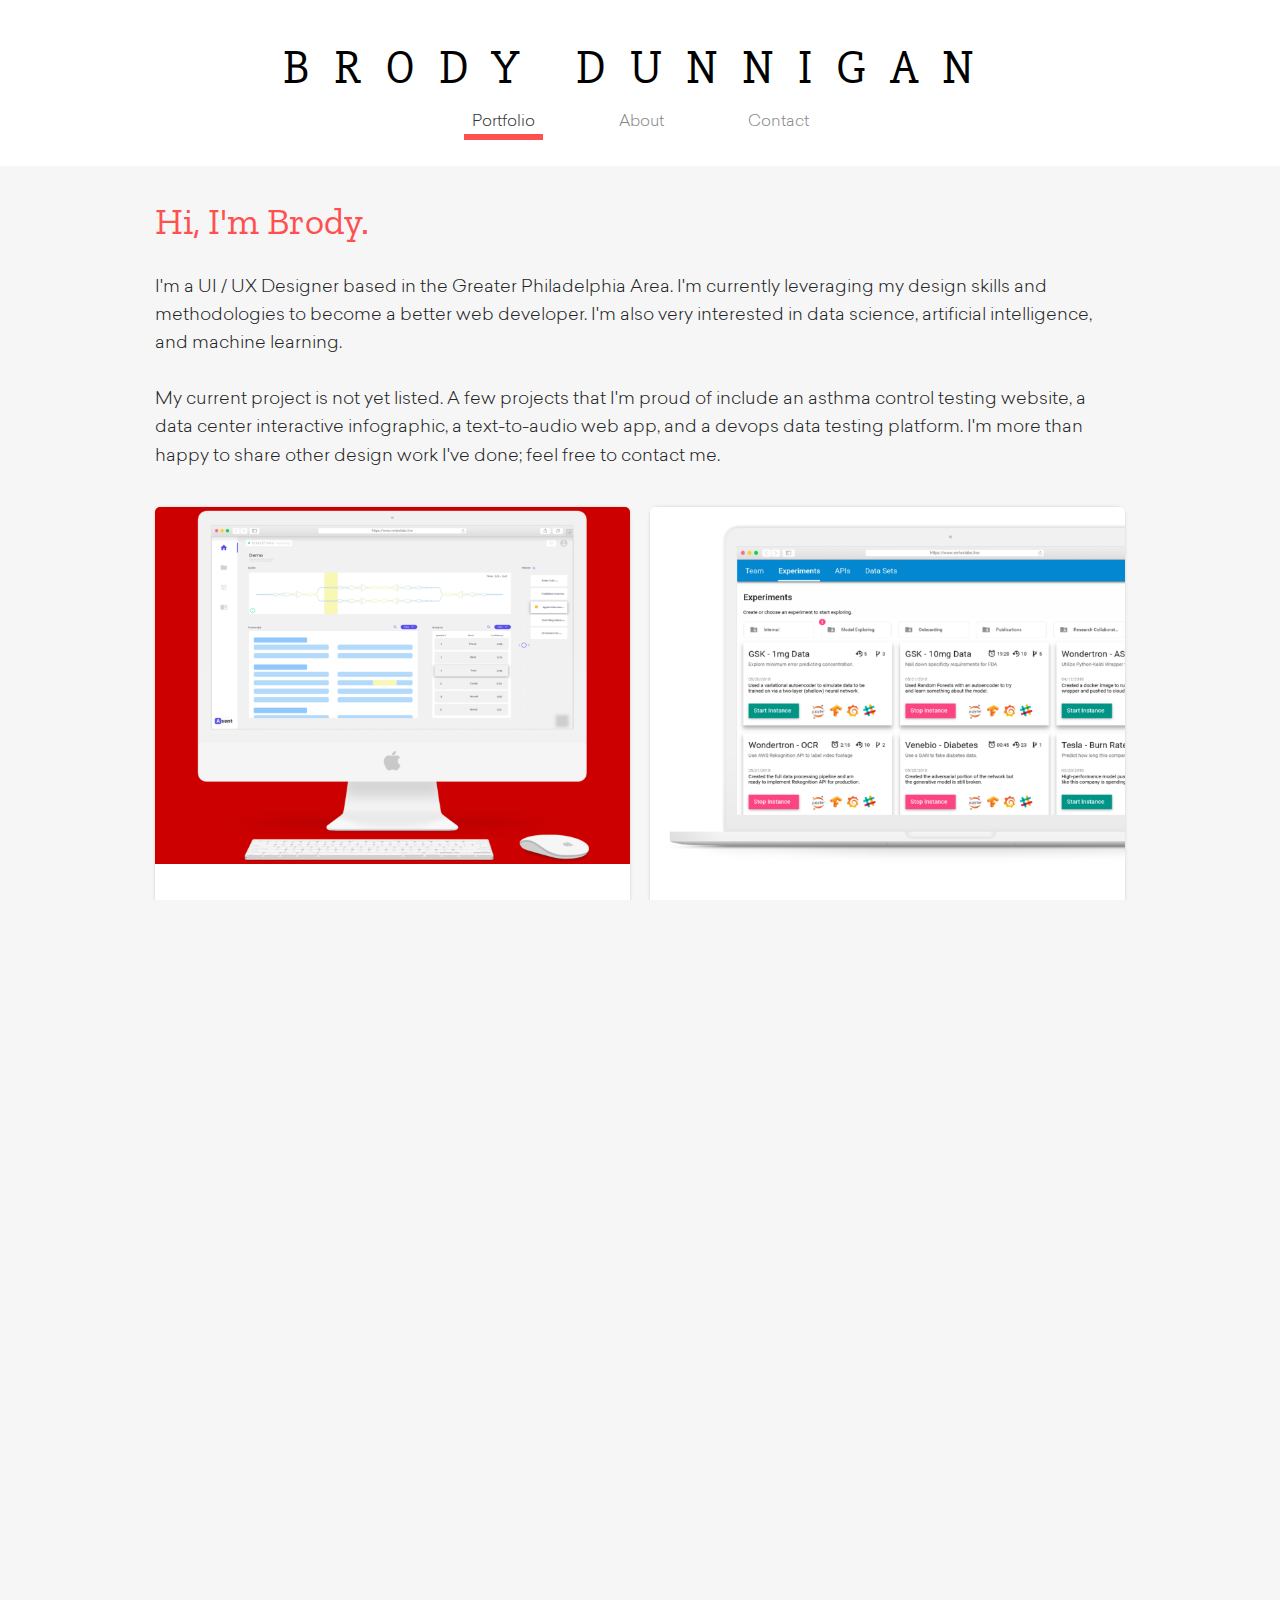
==== commit 8f32583e: "Content Edits / X-Axis Mobile Scroll Fix" ====
--- a/index.html
+++ b/index.html
@@ -43,7 +43,7 @@
                 <li>Market & User</li>
                 <li>Visual Design</li>
               </ul>
-              <h4 class="title">DevOps web app for Data Scientists <i style="color:gray" class="far fa-external-link-square"></i></h4>
+              <h4 class="title">DevOps web app for Data Scientists</h4>
               <p class="summary">Vertex Labs &middot; AI Consulting Firm</p>
             </div>
           </a>
@@ -75,7 +75,7 @@
                 <li>Branding</li>
               </ul>
               <h4 class="title">Gamer Gear package design</h4>
-              <p class="summary">Lvl99 Gear &middot; Online Retail Store.</p>
+              <p class="summary">Lvl99 Gear &middot; Online Retail Store</p>
             </div>
           </a>
         </li>
@@ -89,7 +89,7 @@
                 <li>Pitches</li>
               </ul>
               <h4 class="title">Social Discovery iOS app</h4>
-              <p class="summary">Blinc Inc &middot; Events Startup.</p>
+              <p class="summary">Blinc Inc &middot; Events Startup</p>
             </div>
           </a>
         </li>
@@ -102,7 +102,7 @@
                 <li>Editorial</li>
               </ul>
               <h4 class="title">Web dev and design</h4>
-              <p class="summary">HMR LLC &middot; Engineering Blog.</p>
+              <p class="summary">HMR LLC &middot; Engineering Blog</p>
             </div>
           </a>
         </li>
@@ -118,7 +118,7 @@
                 <li>Flow Diagrams</li>
               </ul>
               <h4 class="title">Data Center Schematics</h4>
-              <p class="summary">GSK &middot; Top 10 Pharma Company.</p>
+              <p class="summary">GSK &middot; Top 10 Pharma Company</p>
             </div>
           </a>
         </li>
--- a/css/app.css
+++ b/css/app.css
@@ -11,6 +11,10 @@
 	font-weight: 400;
 	font-style: normal;
 	font-family: "Sailec-Light"; src: url("../fonts/30142E_6_0.eot?#iefix") format("embedded-opentype"), url("../fonts/30142E_6_0.woff2") format("woff2"), url("../fonts/30142E_6_0.woff") format("woff"), url("../fonts/30142E_6_0.ttf") format("truetype");
+}
+
+body, html {
+	overflow-x: hidden;
 }
 
 body {
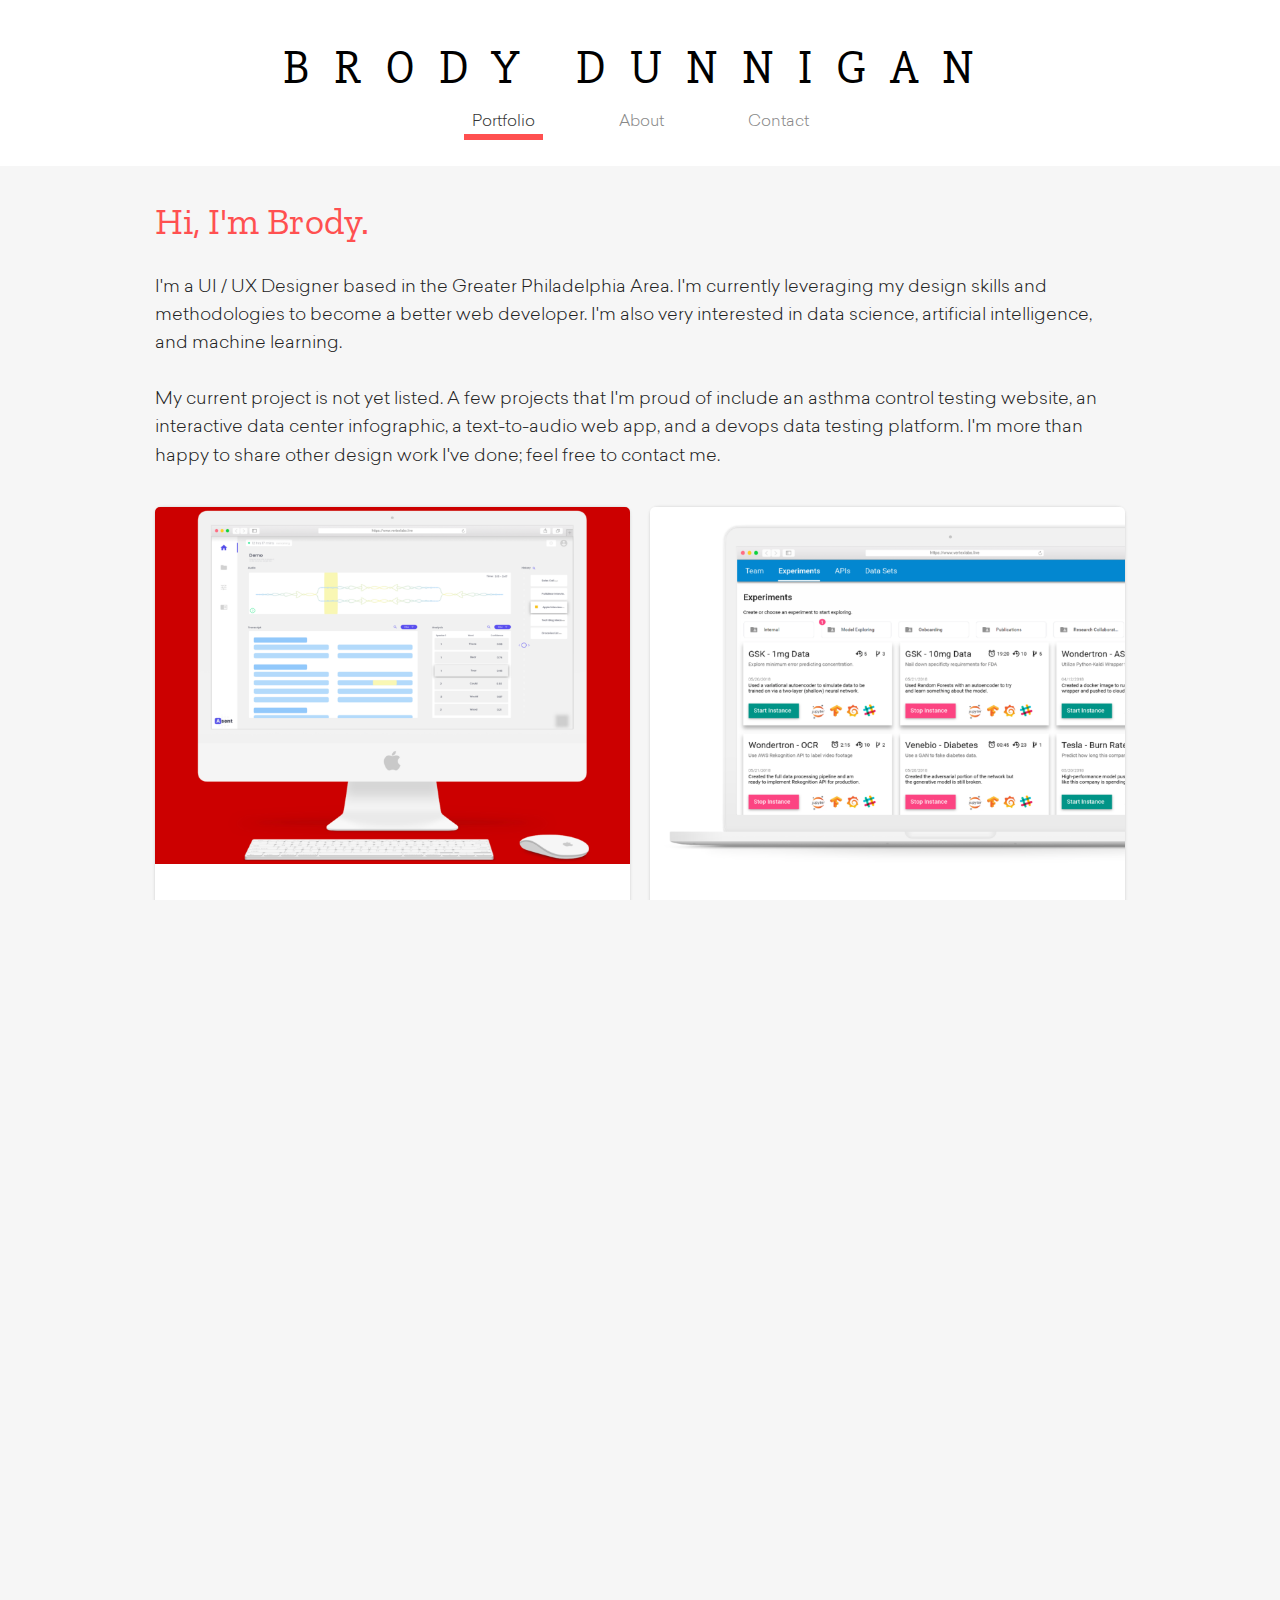
==== commit 317744ff: "Proor Read Edits / PDF Update" ====
--- a/index.html
+++ b/index.html
@@ -29,7 +29,7 @@
       <p>I'm a UI / UX Designer based in the Greater Philadelphia Area. I'm currently leveraging my design skills
         and methodologies to become a better web developer. I'm also very interested in data science, artificial intelligence,
         and machine learning.<br><br> My current project is not yet listed. A few projects that I'm proud of include an asthma
-        control testing website, a data center interactive infographic, a text-to-audio web app, and a devops data testing platform.
+        control testing website, an interactive data center infographic, a text-to-audio web app, and a devops data testing platform.
         I'm more than happy to share other design work I've done; feel free to contact me.</p>
     </div>
     <div class="small-12 columns">
